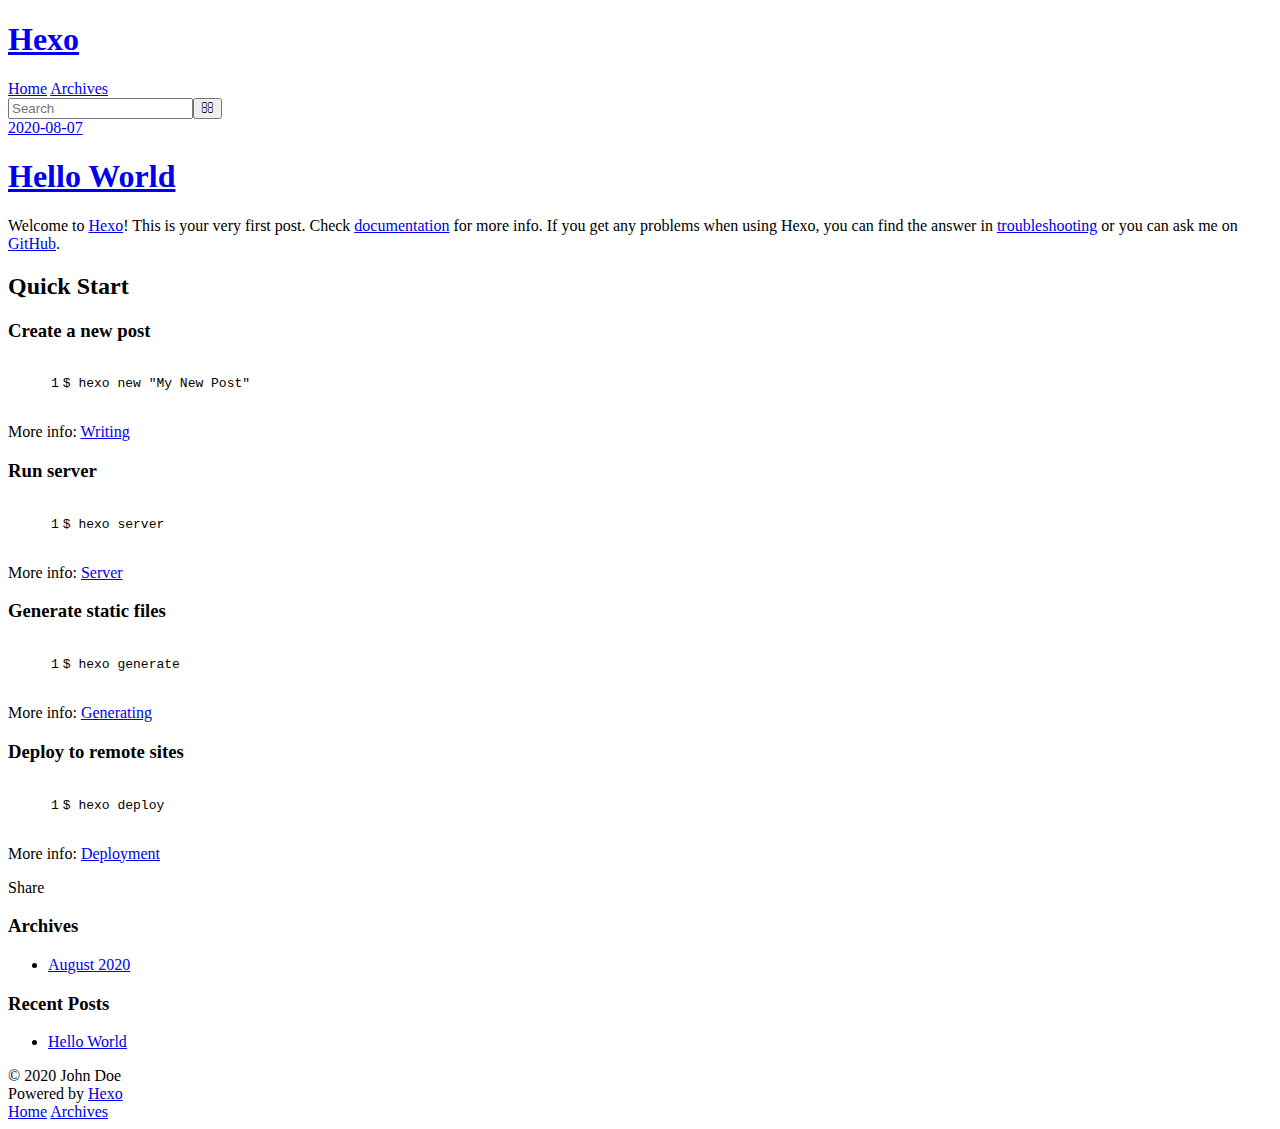
==== index.html @ 1f8a4624 "Site updated: 2020-08-10 19:41:55" ====
<!DOCTYPE html>
<html>
<head>
  <meta charset="utf-8">
  

  
  <title>Hexo</title>
  <meta name="viewport" content="width=device-width, initial-scale=1, maximum-scale=1">
  <meta property="og:type" content="website">
<meta property="og:title" content="Hexo">
<meta property="og:url" content="http://yoursite.com/index.html">
<meta property="og:site_name" content="Hexo">
<meta property="og:locale" content="en_US">
<meta property="article:author" content="John Doe">
<meta name="twitter:card" content="summary">
  
    <link rel="alternate" href="/atom.xml" title="Hexo" type="application/atom+xml">
  
  
    <link rel="icon" href="/favicon.png">
  
  
    <link href="//fonts.googleapis.com/css?family=Source+Code+Pro" rel="stylesheet" type="text/css">
  
  
<link rel="stylesheet" href="/css/style.css">

<meta name="generator" content="Hexo 5.0.0"></head>

<body>
  <div id="container">
    <div id="wrap">
      <header id="header">
  <div id="banner"></div>
  <div id="header-outer" class="outer">
    <div id="header-title" class="inner">
      <h1 id="logo-wrap">
        <a href="/" id="logo">Hexo</a>
      </h1>
      
    </div>
    <div id="header-inner" class="inner">
      <nav id="main-nav">
        <a id="main-nav-toggle" class="nav-icon"></a>
        
          <a class="main-nav-link" href="/">Home</a>
        
          <a class="main-nav-link" href="/archives">Archives</a>
        
      </nav>
      <nav id="sub-nav">
        
          <a id="nav-rss-link" class="nav-icon" href="/atom.xml" title="RSS Feed"></a>
        
        <a id="nav-search-btn" class="nav-icon" title="Search"></a>
      </nav>
      <div id="search-form-wrap">
        <form action="//google.com/search" method="get" accept-charset="UTF-8" class="search-form"><input type="search" name="q" class="search-form-input" placeholder="Search"><button type="submit" class="search-form-submit">&#xF002;</button><input type="hidden" name="sitesearch" value="http://yoursite.com"></form>
      </div>
    </div>
  </div>
</header>
      <div class="outer">
        <section id="main">
  
    <article id="post-hello-world" class="article article-type-post" itemscope itemprop="blogPost">
  <div class="article-meta">
    <a href="/2020/08/07/hello-world/" class="article-date">
  <time datetime="2020-08-07T03:38:56.688Z" itemprop="datePublished">2020-08-07</time>
</a>
    
  </div>
  <div class="article-inner">
    
    
      <header class="article-header">
        
  
    <h1 itemprop="name">
      <a class="article-title" href="/2020/08/07/hello-world/">Hello World</a>
    </h1>
  

      </header>
    
    <div class="article-entry" itemprop="articleBody">
      
        <p>Welcome to <a target="_blank" rel="noopener" href="https://hexo.io/">Hexo</a>! This is your very first post. Check <a target="_blank" rel="noopener" href="https://hexo.io/docs/">documentation</a> for more info. If you get any problems when using Hexo, you can find the answer in <a target="_blank" rel="noopener" href="https://hexo.io/docs/troubleshooting.html">troubleshooting</a> or you can ask me on <a target="_blank" rel="noopener" href="https://github.com/hexojs/hexo/issues">GitHub</a>.</p>
<h2 id="Quick-Start"><a href="#Quick-Start" class="headerlink" title="Quick Start"></a>Quick Start</h2><h3 id="Create-a-new-post"><a href="#Create-a-new-post" class="headerlink" title="Create a new post"></a>Create a new post</h3><figure class="highlight bash"><table><tr><td class="gutter"><pre><span class="line">1</span><br></pre></td><td class="code"><pre><span class="line">$ hexo new <span class="string">&quot;My New Post&quot;</span></span><br></pre></td></tr></table></figure>

<p>More info: <a target="_blank" rel="noopener" href="https://hexo.io/docs/writing.html">Writing</a></p>
<h3 id="Run-server"><a href="#Run-server" class="headerlink" title="Run server"></a>Run server</h3><figure class="highlight bash"><table><tr><td class="gutter"><pre><span class="line">1</span><br></pre></td><td class="code"><pre><span class="line">$ hexo server</span><br></pre></td></tr></table></figure>

<p>More info: <a target="_blank" rel="noopener" href="https://hexo.io/docs/server.html">Server</a></p>
<h3 id="Generate-static-files"><a href="#Generate-static-files" class="headerlink" title="Generate static files"></a>Generate static files</h3><figure class="highlight bash"><table><tr><td class="gutter"><pre><span class="line">1</span><br></pre></td><td class="code"><pre><span class="line">$ hexo generate</span><br></pre></td></tr></table></figure>

<p>More info: <a target="_blank" rel="noopener" href="https://hexo.io/docs/generating.html">Generating</a></p>
<h3 id="Deploy-to-remote-sites"><a href="#Deploy-to-remote-sites" class="headerlink" title="Deploy to remote sites"></a>Deploy to remote sites</h3><figure class="highlight bash"><table><tr><td class="gutter"><pre><span class="line">1</span><br></pre></td><td class="code"><pre><span class="line">$ hexo deploy</span><br></pre></td></tr></table></figure>

<p>More info: <a target="_blank" rel="noopener" href="https://hexo.io/docs/one-command-deployment.html">Deployment</a></p>

      
    </div>
    <footer class="article-footer">
      <a data-url="http://yoursite.com/2020/08/07/hello-world/" data-id="ckdog46lj0000gxucad2q43f3" class="article-share-link">Share</a>
      
      
    </footer>
  </div>
  
</article>


  


</section>
        
          <aside id="sidebar">
  
    

  
    

  
    
  
    
  <div class="widget-wrap">
    <h3 class="widget-title">Archives</h3>
    <div class="widget">
      <ul class="archive-list"><li class="archive-list-item"><a class="archive-list-link" href="/archives/2020/08/">August 2020</a></li></ul>
    </div>
  </div>


  
    
  <div class="widget-wrap">
    <h3 class="widget-title">Recent Posts</h3>
    <div class="widget">
      <ul>
        
          <li>
            <a href="/2020/08/07/hello-world/">Hello World</a>
          </li>
        
      </ul>
    </div>
  </div>

  
</aside>
        
      </div>
      <footer id="footer">
  
  <div class="outer">
    <div id="footer-info" class="inner">
      &copy; 2020 John Doe<br>
      Powered by <a href="http://hexo.io/" target="_blank">Hexo</a>
    </div>
  </div>
</footer>
    </div>
    <nav id="mobile-nav">
  
    <a href="/" class="mobile-nav-link">Home</a>
  
    <a href="/archives" class="mobile-nav-link">Archives</a>
  
</nav>
    

<script src="//ajax.googleapis.com/ajax/libs/jquery/2.0.3/jquery.min.js"></script>


  
<link rel="stylesheet" href="/fancybox/jquery.fancybox.css">

  
<script src="/fancybox/jquery.fancybox.pack.js"></script>




<script src="/js/script.js"></script>




  </div>
</body>
</html>
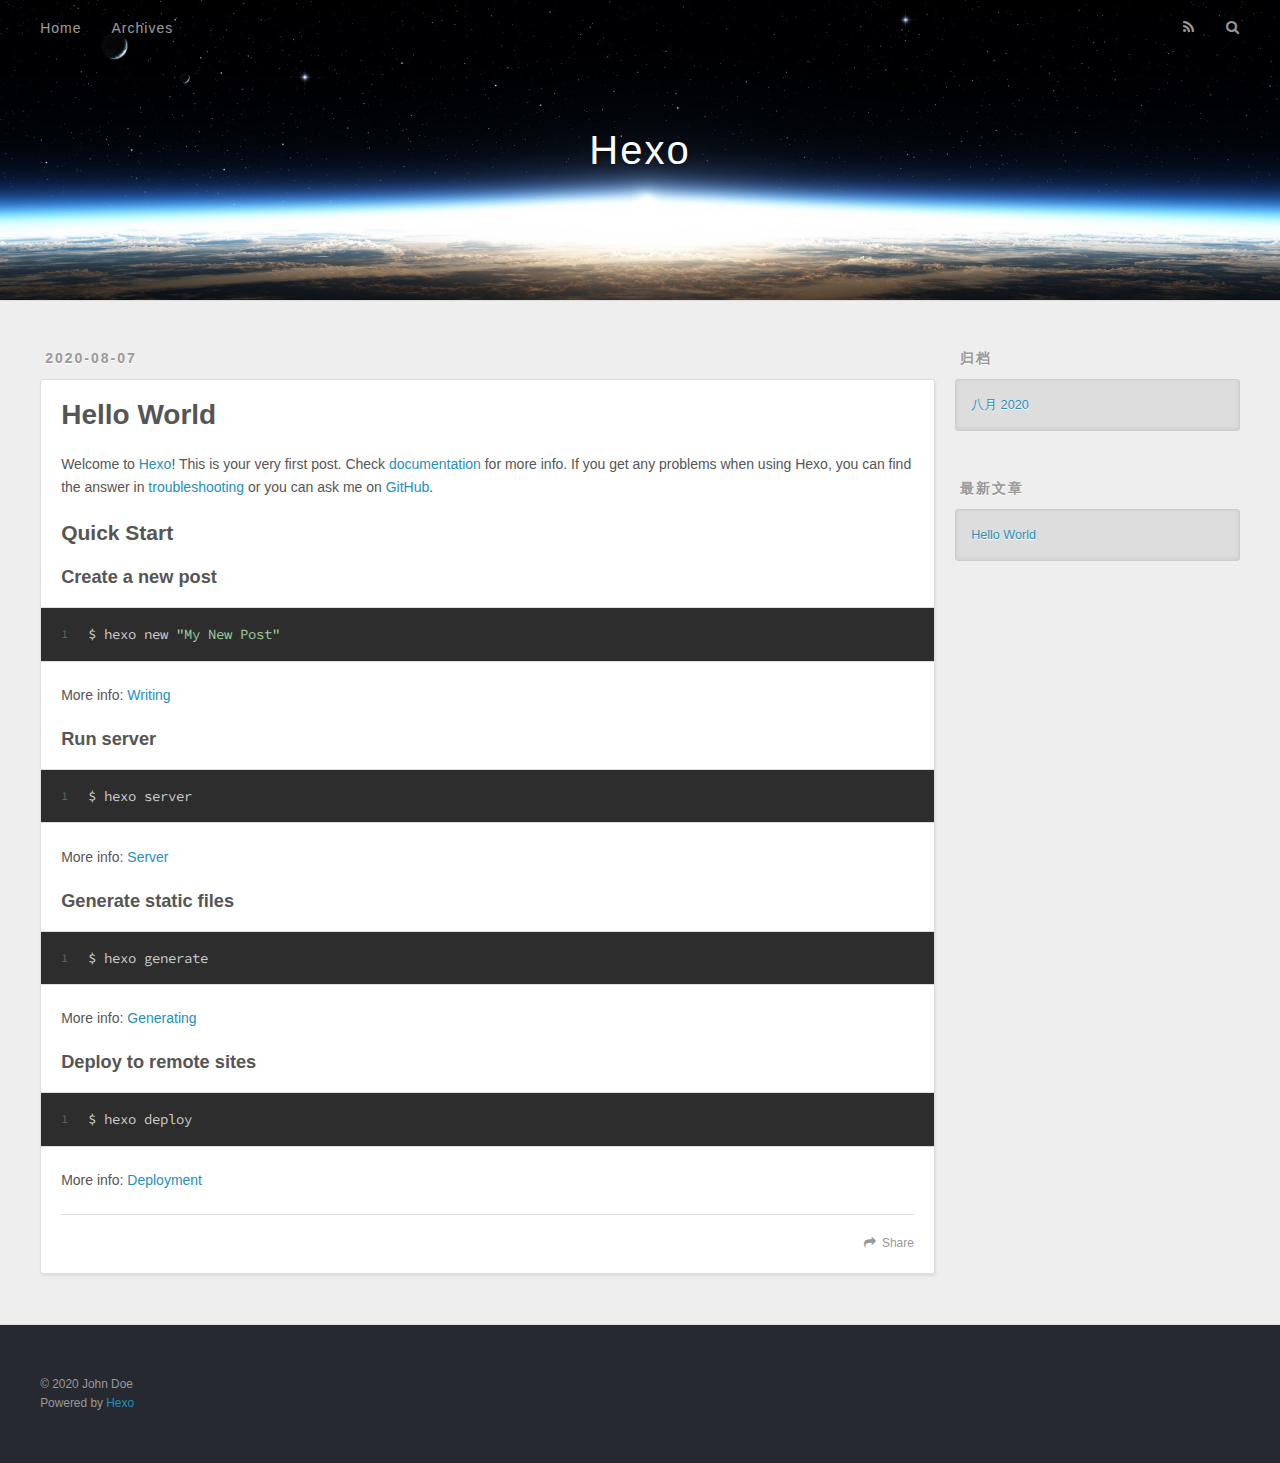
==== commit 028e38c3: "站点更新:2020-08-10 21:16:18" ====
--- a/index.html
+++ b/index.html
@@ -9,9 +9,9 @@
   <meta name="viewport" content="width=device-width, initial-scale=1, maximum-scale=1">
   <meta property="og:type" content="website">
 <meta property="og:title" content="Hexo">
-<meta property="og:url" content="http://yoursite.com/index.html">
+<meta property="og:url" content="http://daxiongai.github.io/index.html">
 <meta property="og:site_name" content="Hexo">
-<meta property="og:locale" content="en_US">
+<meta property="og:locale" content="zh_CN">
 <meta property="article:author" content="John Doe">
 <meta name="twitter:card" content="summary">
   
@@ -53,10 +53,10 @@
         
           <a id="nav-rss-link" class="nav-icon" href="/atom.xml" title="RSS Feed"></a>
         
-        <a id="nav-search-btn" class="nav-icon" title="Search"></a>
+        <a id="nav-search-btn" class="nav-icon" title="搜索"></a>
       </nav>
       <div id="search-form-wrap">
-        <form action="//google.com/search" method="get" accept-charset="UTF-8" class="search-form"><input type="search" name="q" class="search-form-input" placeholder="Search"><button type="submit" class="search-form-submit">&#xF002;</button><input type="hidden" name="sitesearch" value="http://yoursite.com"></form>
+        <form action="//google.com/search" method="get" accept-charset="UTF-8" class="search-form"><input type="search" name="q" class="search-form-input" placeholder="Search"><button type="submit" class="search-form-submit">&#xF002;</button><input type="hidden" name="sitesearch" value="http://daxiongai.github.io"></form>
       </div>
     </div>
   </div>
@@ -103,7 +103,7 @@
       
     </div>
     <footer class="article-footer">
-      <a data-url="http://yoursite.com/2020/08/07/hello-world/" data-id="ckdog46lj0000gxucad2q43f3" class="article-share-link">Share</a>
+      <a data-url="http://daxiongai.github.io/2020/08/07/hello-world/" data-id="ckdojhonk00013auccycw82tq" class="article-share-link">Share</a>
       
       
     </footer>
@@ -129,9 +129,9 @@
   
     
   <div class="widget-wrap">
-    <h3 class="widget-title">Archives</h3>
+    <h3 class="widget-title">归档</h3>
     <div class="widget">
-      <ul class="archive-list"><li class="archive-list-item"><a class="archive-list-link" href="/archives/2020/08/">August 2020</a></li></ul>
+      <ul class="archive-list"><li class="archive-list-item"><a class="archive-list-link" href="/archives/2020/08/">八月 2020</a></li></ul>
     </div>
   </div>
 
@@ -139,7 +139,7 @@
   
     
   <div class="widget-wrap">
-    <h3 class="widget-title">Recent Posts</h3>
+    <h3 class="widget-title">最新文章</h3>
     <div class="widget">
       <ul>
         
--- a/css/style.css
+++ b/css/style.css
@@ -0,0 +1,1374 @@
+body {
+  width: 100%;
+}
+body:before,
+body:after {
+  content: "";
+  display: table;
+}
+body:after {
+  clear: both;
+}
+html,
+body,
+div,
+span,
+applet,
+object,
+iframe,
+h1,
+h2,
+h3,
+h4,
+h5,
+h6,
+p,
+blockquote,
+pre,
+a,
+abbr,
+acronym,
+address,
+big,
+cite,
+code,
+del,
+dfn,
+em,
+img,
+ins,
+kbd,
+q,
+s,
+samp,
+small,
+strike,
+strong,
+sub,
+sup,
+tt,
+var,
+dl,
+dt,
+dd,
+ol,
+ul,
+li,
+fieldset,
+form,
+label,
+legend,
+table,
+caption,
+tbody,
+tfoot,
+thead,
+tr,
+th,
+td {
+  margin: 0;
+  padding: 0;
+  border: 0;
+  outline: 0;
+  font-weight: inherit;
+  font-style: inherit;
+  font-family: inherit;
+  font-size: 100%;
+  vertical-align: baseline;
+}
+body {
+  line-height: 1;
+  color: #000;
+  background: #fff;
+}
+ol,
+ul {
+  list-style: none;
+}
+table {
+  border-collapse: separate;
+  border-spacing: 0;
+  vertical-align: middle;
+}
+caption,
+th,
+td {
+  text-align: left;
+  font-weight: normal;
+  vertical-align: middle;
+}
+a img {
+  border: none;
+}
+input,
+button {
+  margin: 0;
+  padding: 0;
+}
+input::-moz-focus-inner,
+button::-moz-focus-inner {
+  border: 0;
+  padding: 0;
+}
+@font-face {
+  font-family: FontAwesome;
+  font-style: normal;
+  font-weight: normal;
+  src: url("fonts/fontawesome-webfont.eot?v=#4.0.3");
+  src: url("fonts/fontawesome-webfont.eot?#iefix&v=#4.0.3") format("embedded-opentype"), url("fonts/fontawesome-webfont.woff?v=#4.0.3") format("woff"), url("fonts/fontawesome-webfont.ttf?v=#4.0.3") format("truetype"), url("fonts/fontawesome-webfont.svg#fontawesomeregular?v=#4.0.3") format("svg");
+}
+html,
+body,
+#container {
+  height: 100%;
+}
+body {
+  background: #eee;
+  font: 14px -apple-system, BlinkMacSystemFont, "Segoe UI", "Roboto", "Oxygen", "Ubuntu", "Cantarell", "Fira Sans", "Droid Sans", "Helvetica Neue", sans-serif;
+  -webkit-text-size-adjust: 100%;
+}
+.outer {
+  max-width: 1220px;
+  margin: 0 auto;
+  padding: 0 20px;
+}
+.outer:before,
+.outer:after {
+  content: "";
+  display: table;
+}
+.outer:after {
+  clear: both;
+}
+.inner {
+  display: inline;
+  float: left;
+  width: 98.33333333333333%;
+  margin: 0 0.833333333333333%;
+}
+.left,
+.alignleft {
+  float: left;
+}
+.right,
+.alignright {
+  float: right;
+}
+.clear {
+  clear: both;
+}
+#container {
+  position: relative;
+}
+.mobile-nav-on {
+  overflow: hidden;
+}
+#wrap {
+  height: 100%;
+  width: 100%;
+  position: absolute;
+  top: 0;
+  left: 0;
+  -webkit-transition: 0.2s ease-out;
+  -moz-transition: 0.2s ease-out;
+  -ms-transition: 0.2s ease-out;
+  transition: 0.2s ease-out;
+  z-index: 1;
+  background: #eee;
+}
+.mobile-nav-on #wrap {
+  left: 280px;
+}
+@media screen and (min-width: 768px) {
+  #main {
+    display: inline;
+    float: left;
+    width: 73.33333333333333%;
+    margin: 0 0.833333333333333%;
+  }
+}
+.article-date,
+.article-category-link,
+.archive-year,
+.widget-title {
+  text-decoration: none;
+  text-transform: uppercase;
+  letter-spacing: 2px;
+  color: #999;
+  margin-bottom: 1em;
+  margin-left: 5px;
+  line-height: 1em;
+  text-shadow: 0 1px #fff;
+  font-weight: bold;
+}
+.article-inner,
+.archive-article-inner {
+  background: #fff;
+  -webkit-box-shadow: 1px 2px 3px #ddd;
+  box-shadow: 1px 2px 3px #ddd;
+  border: 1px solid #ddd;
+  border-radius: 3px;
+}
+.article-entry h1,
+.widget h1 {
+  font-size: 2em;
+}
+.article-entry h2,
+.widget h2 {
+  font-size: 1.5em;
+}
+.article-entry h3,
+.widget h3 {
+  font-size: 1.3em;
+}
+.article-entry h4,
+.widget h4 {
+  font-size: 1.2em;
+}
+.article-entry h5,
+.widget h5 {
+  font-size: 1em;
+}
+.article-entry h6,
+.widget h6 {
+  font-size: 1em;
+  color: #999;
+}
+.article-entry hr,
+.widget hr {
+  border: 1px dashed #ddd;
+}
+.article-entry strong,
+.widget strong {
+  font-weight: bold;
+}
+.article-entry em,
+.widget em,
+.article-entry cite,
+.widget cite {
+  font-style: italic;
+}
+.article-entry sup,
+.widget sup,
+.article-entry sub,
+.widget sub {
+  font-size: 0.75em;
+  line-height: 0;
+  position: relative;
+  vertical-align: baseline;
+}
+.article-entry sup,
+.widget sup {
+  top: -0.5em;
+}
+.article-entry sub,
+.widget sub {
+  bottom: -0.2em;
+}
+.article-entry small,
+.widget small {
+  font-size: 0.85em;
+}
+.article-entry acronym,
+.widget acronym,
+.article-entry abbr,
+.widget abbr {
+  border-bottom: 1px dotted;
+}
+.article-entry ul,
+.widget ul,
+.article-entry ol,
+.widget ol,
+.article-entry dl,
+.widget dl {
+  margin: 0 20px;
+  line-height: 1.6em;
+}
+.article-entry ul ul,
+.widget ul ul,
+.article-entry ol ul,
+.widget ol ul,
+.article-entry ul ol,
+.widget ul ol,
+.article-entry ol ol,
+.widget ol ol {
+  margin-top: 0;
+  margin-bottom: 0;
+}
+.article-entry ul,
+.widget ul {
+  list-style: disc;
+}
+.article-entry ol,
+.widget ol {
+  list-style: decimal;
+}
+.article-entry dt,
+.widget dt {
+  font-weight: bold;
+}
+#header {
+  height: 300px;
+  position: relative;
+  border-bottom: 1px solid #ddd;
+}
+#header:before,
+#header:after {
+  content: "";
+  position: absolute;
+  left: 0;
+  right: 0;
+  height: 40px;
+}
+#header:before {
+  top: 0;
+  background: -webkit-linear-gradient(rgba(0,0,0,0.2), transparent);
+  background: -moz-linear-gradient(rgba(0,0,0,0.2), transparent);
+  background: -ms-linear-gradient(rgba(0,0,0,0.2), transparent);
+  background: linear-gradient(rgba(0,0,0,0.2), transparent);
+}
+#header:after {
+  bottom: 0;
+  background: -webkit-linear-gradient(transparent, rgba(0,0,0,0.2));
+  background: -moz-linear-gradient(transparent, rgba(0,0,0,0.2));
+  background: -ms-linear-gradient(transparent, rgba(0,0,0,0.2));
+  background: linear-gradient(transparent, rgba(0,0,0,0.2));
+}
+#header-outer {
+  height: 100%;
+  position: relative;
+}
+#header-inner {
+  position: relative;
+  overflow: hidden;
+}
+#banner {
+  position: absolute;
+  top: 0;
+  left: 0;
+  width: 100%;
+  height: 100%;
+  background: url("images/banner.jpg") center #000;
+  -webkit-background-size: cover;
+  -moz-background-size: cover;
+  background-size: cover;
+  z-index: -1;
+}
+#header-title {
+  text-align: center;
+  height: 40px;
+  position: absolute;
+  top: 50%;
+  left: 0;
+  margin-top: -20px;
+}
+#logo,
+#subtitle {
+  text-decoration: none;
+  color: #fff;
+  font-weight: 300;
+  text-shadow: 0 1px 4px rgba(0,0,0,0.3);
+}
+#logo {
+  font-size: 40px;
+  line-height: 40px;
+  letter-spacing: 2px;
+}
+#subtitle {
+  font-size: 16px;
+  line-height: 16px;
+  letter-spacing: 1px;
+}
+#subtitle-wrap {
+  margin-top: 16px;
+}
+#main-nav {
+  float: left;
+  margin-left: -15px;
+}
+.nav-icon,
+.main-nav-link {
+  float: left;
+  color: #fff;
+  opacity: 0.6;
+  text-decoration: none;
+  text-shadow: 0 1px rgba(0,0,0,0.2);
+  -webkit-transition: opacity 0.2s;
+  -moz-transition: opacity 0.2s;
+  -ms-transition: opacity 0.2s;
+  transition: opacity 0.2s;
+  display: block;
+  padding: 20px 15px;
+}
+.nav-icon:hover,
+.main-nav-link:hover {
+  opacity: 1;
+}
+.nav-icon {
+  font-family: FontAwesome;
+  text-align: center;
+  font-size: 14px;
+  width: 14px;
+  height: 14px;
+  padding: 20px 15px;
+  position: relative;
+  cursor: pointer;
+}
+.main-nav-link {
+  font-weight: 300;
+  letter-spacing: 1px;
+}
+@media screen and (max-width: 479px) {
+  .main-nav-link {
+    display: none;
+  }
+}
+#main-nav-toggle {
+  display: none;
+}
+#main-nav-toggle:before {
+  content: "\f0c9";
+}
+@media screen and (max-width: 479px) {
+  #main-nav-toggle {
+    display: block;
+  }
+}
+#sub-nav {
+  float: right;
+  margin-right: -15px;
+}
+#nav-rss-link:before {
+  content: "\f09e";
+}
+#nav-search-btn:before {
+  content: "\f002";
+}
+#search-form-wrap {
+  position: absolute;
+  top: 15px;
+  width: 150px;
+  height: 30px;
+  right: -150px;
+  opacity: 0;
+  -webkit-transition: 0.2s ease-out;
+  -moz-transition: 0.2s ease-out;
+  -ms-transition: 0.2s ease-out;
+  transition: 0.2s ease-out;
+}
+#search-form-wrap.on {
+  opacity: 1;
+  right: 0;
+}
+@media screen and (max-width: 479px) {
+  #search-form-wrap {
+    width: 100%;
+    right: -100%;
+  }
+}
+.search-form {
+  position: absolute;
+  top: 0;
+  left: 0;
+  right: 0;
+  background: #fff;
+  padding: 5px 15px;
+  border-radius: 15px;
+  -webkit-box-shadow: 0 0 10px rgba(0,0,0,0.3);
+  box-shadow: 0 0 10px rgba(0,0,0,0.3);
+}
+.search-form-input {
+  border: none;
+  background: none;
+  color: #555;
+  width: 100%;
+  font: 13px -apple-system, BlinkMacSystemFont, "Segoe UI", "Roboto", "Oxygen", "Ubuntu", "Cantarell", "Fira Sans", "Droid Sans", "Helvetica Neue", sans-serif;
+  outline: none;
+}
+.search-form-input::-webkit-search-results-decoration,
+.search-form-input::-webkit-search-cancel-button {
+  -webkit-appearance: none;
+}
+.search-form-submit {
+  position: absolute;
+  top: 50%;
+  right: 10px;
+  margin-top: -7px;
+  font: 13px FontAwesome;
+  border: none;
+  background: none;
+  color: #bbb;
+  cursor: pointer;
+}
+.search-form-submit:hover,
+.search-form-submit:focus {
+  color: #777;
+}
+.article {
+  margin: 50px 0;
+}
+.article-inner {
+  overflow: hidden;
+}
+.article-meta:before,
+.article-meta:after {
+  content: "";
+  display: table;
+}
+.article-meta:after {
+  clear: both;
+}
+.article-date {
+  float: left;
+}
+.article-category {
+  float: left;
+  line-height: 1em;
+  color: #ccc;
+  text-shadow: 0 1px #fff;
+  margin-left: 8px;
+}
+.article-category:before {
+  content: "\2022";
+}
+.article-category-link {
+  margin: 0 12px 1em;
+}
+.article-header {
+  padding: 20px 20px 0;
+}
+.article-title {
+  text-decoration: none;
+  font-size: 2em;
+  font-weight: bold;
+  color: #555;
+  line-height: 1.1em;
+  -webkit-transition: color 0.2s;
+  -moz-transition: color 0.2s;
+  -ms-transition: color 0.2s;
+  transition: color 0.2s;
+}
+a.article-title:hover {
+  color: #258fb8;
+}
+.article-entry {
+  color: #555;
+  padding: 0 20px;
+}
+.article-entry:before,
+.article-entry:after {
+  content: "";
+  display: table;
+}
+.article-entry:after {
+  clear: both;
+}
+.article-entry p,
+.article-entry table {
+  line-height: 1.6em;
+  margin: 1.6em 0;
+}
+.article-entry h1,
+.article-entry h2,
+.article-entry h3,
+.article-entry h4,
+.article-entry h5,
+.article-entry h6 {
+  font-weight: bold;
+}
+.article-entry h1,
+.article-entry h2,
+.article-entry h3,
+.article-entry h4,
+.article-entry h5,
+.article-entry h6 {
+  line-height: 1.1em;
+  margin: 1.1em 0;
+}
+.article-entry a {
+  color: #258fb8;
+  text-decoration: none;
+}
+.article-entry a:hover {
+  text-decoration: underline;
+}
+.article-entry ul,
+.article-entry ol,
+.article-entry dl {
+  margin-top: 1.6em;
+  margin-bottom: 1.6em;
+}
+.article-entry img,
+.article-entry video {
+  max-width: 100%;
+  height: auto;
+  display: block;
+  margin: auto;
+}
+.article-entry iframe {
+  border: none;
+}
+.article-entry table {
+  width: 100%;
+  border-collapse: collapse;
+  border-spacing: 0;
+}
+.article-entry th {
+  font-weight: bold;
+  border-bottom: 3px solid #ddd;
+  padding-bottom: 0.5em;
+}
+.article-entry td {
+  border-bottom: 1px solid #ddd;
+  padding: 10px 0;
+}
+.article-entry blockquote {
+  font-family: Georgia, "Times New Roman", serif;
+  font-size: 1.4em;
+  margin: 1.6em 20px;
+  text-align: center;
+}
+.article-entry blockquote footer {
+  font-size: 14px;
+  margin: 1.6em 0;
+  font-family: -apple-system, BlinkMacSystemFont, "Segoe UI", "Roboto", "Oxygen", "Ubuntu", "Cantarell", "Fira Sans", "Droid Sans", "Helvetica Neue", sans-serif;
+}
+.article-entry blockquote footer cite:before {
+  content: "—";
+  padding: 0 0.5em;
+}
+.article-entry .pullquote {
+  text-align: left;
+  width: 45%;
+  margin: 0;
+}
+.article-entry .pullquote.left {
+  margin-left: 0.5em;
+  margin-right: 1em;
+}
+.article-entry .pullquote.right {
+  margin-right: 0.5em;
+  margin-left: 1em;
+}
+.article-entry .caption {
+  color: #999;
+  display: block;
+  font-size: 0.9em;
+  margin-top: 0.5em;
+  position: relative;
+  text-align: center;
+}
+.article-entry .video-container {
+  position: relative;
+  padding-top: 56.25%;
+  height: 0;
+  overflow: hidden;
+}
+.article-entry .video-container iframe,
+.article-entry .video-container object,
+.article-entry .video-container embed {
+  position: absolute;
+  top: 0;
+  left: 0;
+  width: 100%;
+  height: 100%;
+  margin-top: 0;
+}
+.article-more-link a {
+  display: inline-block;
+  line-height: 1em;
+  padding: 6px 15px;
+  border-radius: 15px;
+  background: #eee;
+  color: #999;
+  text-shadow: 0 1px #fff;
+  text-decoration: none;
+}
+.article-more-link a:hover {
+  background: #258fb8;
+  color: #fff;
+  text-decoration: none;
+  text-shadow: 0 1px #1e7293;
+}
+.article-footer {
+  font-size: 0.85em;
+  line-height: 1.6em;
+  border-top: 1px solid #ddd;
+  padding-top: 1.6em;
+  margin: 0 20px 20px;
+}
+.article-footer:before,
+.article-footer:after {
+  content: "";
+  display: table;
+}
+.article-footer:after {
+  clear: both;
+}
+.article-footer a {
+  color: #999;
+  text-decoration: none;
+}
+.article-footer a:hover {
+  color: #555;
+}
+.article-tag-list-item {
+  float: left;
+  margin-right: 10px;
+}
+.article-tag-list-link:before {
+  content: "#";
+}
+.article-comment-link {
+  float: right;
+}
+.article-comment-link:before {
+  content: "\f075";
+  font-family: FontAwesome;
+  padding-right: 8px;
+}
+.article-share-link {
+  cursor: pointer;
+  float: right;
+  margin-left: 20px;
+}
+.article-share-link:before {
+  content: "\f064";
+  font-family: FontAwesome;
+  padding-right: 6px;
+}
+#article-nav {
+  position: relative;
+}
+#article-nav:before,
+#article-nav:after {
+  content: "";
+  display: table;
+}
+#article-nav:after {
+  clear: both;
+}
+@media screen and (min-width: 768px) {
+  #article-nav {
+    margin: 50px 0;
+  }
+  #article-nav:before {
+    width: 8px;
+    height: 8px;
+    position: absolute;
+    top: 50%;
+    left: 50%;
+    margin-top: -4px;
+    margin-left: -4px;
+    content: "";
+    border-radius: 50%;
+    background: #ddd;
+    -webkit-box-shadow: 0 1px 2px #fff;
+    box-shadow: 0 1px 2px #fff;
+  }
+}
+.article-nav-link-wrap {
+  text-decoration: none;
+  text-shadow: 0 1px #fff;
+  color: #999;
+  -webkit-box-sizing: border-box;
+  -moz-box-sizing: border-box;
+  box-sizing: border-box;
+  margin-top: 50px;
+  text-align: center;
+  display: block;
+}
+.article-nav-link-wrap:hover {
+  color: #555;
+}
+@media screen and (min-width: 768px) {
+  .article-nav-link-wrap {
+    width: 50%;
+    margin-top: 0;
+  }
+}
+@media screen and (min-width: 768px) {
+  #article-nav-newer {
+    float: left;
+    text-align: right;
+    padding-right: 20px;
+  }
+}
+@media screen and (min-width: 768px) {
+  #article-nav-older {
+    float: right;
+    text-align: left;
+    padding-left: 20px;
+  }
+}
+.article-nav-caption {
+  text-transform: uppercase;
+  letter-spacing: 2px;
+  color: #ddd;
+  line-height: 1em;
+  font-weight: bold;
+}
+#article-nav-newer .article-nav-caption {
+  margin-right: -2px;
+}
+.article-nav-title {
+  font-size: 0.85em;
+  line-height: 1.6em;
+  margin-top: 0.5em;
+}
+.article-share-box {
+  position: absolute;
+  display: none;
+  background: #fff;
+  -webkit-box-shadow: 1px 2px 10px rgba(0,0,0,0.2);
+  box-shadow: 1px 2px 10px rgba(0,0,0,0.2);
+  border-radius: 3px;
+  margin-left: -145px;
+  overflow: hidden;
+  z-index: 1;
+}
+.article-share-box.on {
+  display: block;
+}
+.article-share-input {
+  width: 100%;
+  background: none;
+  -webkit-box-sizing: border-box;
+  -moz-box-sizing: border-box;
+  box-sizing: border-box;
+  font: 14px -apple-system, BlinkMacSystemFont, "Segoe UI", "Roboto", "Oxygen", "Ubuntu", "Cantarell", "Fira Sans", "Droid Sans", "Helvetica Neue", sans-serif;
+  padding: 0 15px;
+  color: #555;
+  outline: none;
+  border: 1px solid #ddd;
+  border-radius: 3px 3px 0 0;
+  height: 36px;
+  line-height: 36px;
+}
+.article-share-links {
+  background: #eee;
+}
+.article-share-links:before,
+.article-share-links:after {
+  content: "";
+  display: table;
+}
+.article-share-links:after {
+  clear: both;
+}
+.article-share-twitter,
+.article-share-facebook,
+.article-share-pinterest,
+.article-share-google {
+  width: 50px;
+  height: 36px;
+  display: block;
+  float: left;
+  position: relative;
+  color: #999;
+  text-shadow: 0 1px #fff;
+}
+.article-share-twitter:before,
+.article-share-facebook:before,
+.article-share-pinterest:before,
+.article-share-google:before {
+  font-size: 20px;
+  font-family: FontAwesome;
+  width: 20px;
+  height: 20px;
+  position: absolute;
+  top: 50%;
+  left: 50%;
+  margin-top: -10px;
+  margin-left: -10px;
+  text-align: center;
+}
+.article-share-twitter:hover,
+.article-share-facebook:hover,
+.article-share-pinterest:hover,
+.article-share-google:hover {
+  color: #fff;
+}
+.article-share-twitter:before {
+  content: "\f099";
+}
+.article-share-twitter:hover {
+  background: #00aced;
+  text-shadow: 0 1px #008abe;
+}
+.article-share-facebook:before {
+  content: "\f09a";
+}
+.article-share-facebook:hover {
+  background: #3b5998;
+  text-shadow: 0 1px #2f477a;
+}
+.article-share-pinterest:before {
+  content: "\f0d2";
+}
+.article-share-pinterest:hover {
+  background: #cb2027;
+  text-shadow: 0 1px #a21a1f;
+}
+.article-share-google:before {
+  content: "\f0d5";
+}
+.article-share-google:hover {
+  background: #dd4b39;
+  text-shadow: 0 1px #be3221;
+}
+.article-gallery {
+  background: #000;
+  position: relative;
+}
+.article-gallery-photos {
+  position: relative;
+  overflow: hidden;
+}
+.article-gallery-img {
+  display: none;
+  max-width: 100%;
+}
+.article-gallery-img:first-child {
+  display: block;
+}
+.article-gallery-img.loaded {
+  position: absolute;
+  display: block;
+}
+.article-gallery-img img {
+  display: block;
+  max-width: 100%;
+  margin: 0 auto;
+}
+#comments {
+  background: #fff;
+  -webkit-box-shadow: 1px 2px 3px #ddd;
+  box-shadow: 1px 2px 3px #ddd;
+  padding: 20px;
+  border: 1px solid #ddd;
+  border-radius: 3px;
+  margin: 50px 0;
+}
+#comments a {
+  color: #258fb8;
+}
+.archives-wrap {
+  margin: 50px 0;
+}
+.archives:before,
+.archives:after {
+  content: "";
+  display: table;
+}
+.archives:after {
+  clear: both;
+}
+.archive-year-wrap {
+  margin-bottom: 1em;
+}
+.archives {
+  -webkit-column-gap: 10px;
+  -moz-column-gap: 10px;
+  column-gap: 10px;
+}
+@media screen and (min-width: 480px) and (max-width: 767px) {
+  .archives {
+    -webkit-column-count: 2;
+    -moz-column-count: 2;
+    column-count: 2;
+  }
+}
+@media screen and (min-width: 768px) {
+  .archives {
+    -webkit-column-count: 3;
+    -moz-column-count: 3;
+    column-count: 3;
+  }
+}
+.archive-article {
+  -webkit-column-break-inside: avoid;
+  page-break-inside: avoid;
+  overflow: hidden;
+  break-inside: avoid-column;
+}
+.archive-article-inner {
+  padding: 10px;
+  margin-bottom: 15px;
+}
+.archive-article-title {
+  text-decoration: none;
+  font-weight: bold;
+  color: #555;
+  -webkit-transition: color 0.2s;
+  -moz-transition: color 0.2s;
+  -ms-transition: color 0.2s;
+  transition: color 0.2s;
+  line-height: 1.6em;
+}
+.archive-article-title:hover {
+  color: #258fb8;
+}
+.archive-article-footer {
+  margin-top: 1em;
+}
+.archive-article-date {
+  color: #999;
+  text-decoration: none;
+  font-size: 0.85em;
+  line-height: 1em;
+  margin-bottom: 0.5em;
+  display: block;
+}
+#page-nav {
+  margin: 50px auto;
+  background: #fff;
+  -webkit-box-shadow: 1px 2px 3px #ddd;
+  box-shadow: 1px 2px 3px #ddd;
+  border: 1px solid #ddd;
+  border-radius: 3px;
+  text-align: center;
+  color: #999;
+  overflow: hidden;
+}
+#page-nav:before,
+#page-nav:after {
+  content: "";
+  display: table;
+}
+#page-nav:after {
+  clear: both;
+}
+#page-nav a,
+#page-nav span {
+  padding: 10px 20px;
+  line-height: 1;
+  height: 2ex;
+}
+#page-nav a {
+  color: #999;
+  text-decoration: none;
+}
+#page-nav a:hover {
+  background: #999;
+  color: #fff;
+}
+#page-nav .prev {
+  float: left;
+}
+#page-nav .next {
+  float: right;
+}
+#page-nav .page-number {
+  display: inline-block;
+}
+@media screen and (max-width: 479px) {
+  #page-nav .page-number {
+    display: none;
+  }
+}
+#page-nav .current {
+  color: #555;
+  font-weight: bold;
+}
+#page-nav .space {
+  color: #ddd;
+}
+#footer {
+  background: #262a30;
+  padding: 50px 0;
+  border-top: 1px solid #ddd;
+  color: #999;
+}
+#footer a {
+  color: #258fb8;
+  text-decoration: none;
+}
+#footer a:hover {
+  text-decoration: underline;
+}
+#footer-info {
+  line-height: 1.6em;
+  font-size: 0.85em;
+}
+.article-entry pre,
+.article-entry .highlight {
+  background: #2d2d2d;
+  margin: 0 -20px;
+  padding: 15px 20px;
+  border-style: solid;
+  border-color: #ddd;
+  border-width: 1px 0;
+  overflow: auto;
+  color: #ccc;
+  line-height: 22.400000000000002px;
+}
+.article-entry .highlight .gutter pre,
+.article-entry .gist .gist-file .gist-data .line-numbers {
+  color: #666;
+  font-size: 0.85em;
+}
+.article-entry pre,
+.article-entry code {
+  font-family: "Source Code Pro", Consolas, Monaco, Menlo, Consolas, monospace;
+}
+.article-entry code {
+  background: #eee;
+  text-shadow: 0 1px #fff;
+  padding: 0 0.3em;
+}
+.article-entry pre code {
+  background: none;
+  text-shadow: none;
+  padding: 0;
+}
+.article-entry .highlight pre {
+  border: none;
+  margin: 0;
+  padding: 0;
+}
+.article-entry .highlight table {
+  margin: 0;
+  width: auto;
+}
+.article-entry .highlight td {
+  border: none;
+  padding: 0;
+}
+.article-entry .highlight figcaption {
+  font-size: 0.85em;
+  color: #999;
+  line-height: 1em;
+  margin-bottom: 1em;
+}
+.article-entry .highlight figcaption:before,
+.article-entry .highlight figcaption:after {
+  content: "";
+  display: table;
+}
+.article-entry .highlight figcaption:after {
+  clear: both;
+}
+.article-entry .highlight figcaption a {
+  float: right;
+}
+.article-entry .highlight .gutter pre {
+  text-align: right;
+  padding-right: 20px;
+}
+.article-entry .highlight .line {
+  height: 22.400000000000002px;
+}
+.article-entry .highlight .line.marked {
+  background: #515151;
+}
+.article-entry .gist {
+  margin: 0 -20px;
+  border-style: solid;
+  border-color: #ddd;
+  border-width: 1px 0;
+  background: #2d2d2d;
+  padding: 15px 20px 15px 0;
+}
+.article-entry .gist .gist-file {
+  border: none;
+  font-family: "Source Code Pro", Consolas, Monaco, Menlo, Consolas, monospace;
+  margin: 0;
+}
+.article-entry .gist .gist-file .gist-data {
+  background: none;
+  border: none;
+}
+.article-entry .gist .gist-file .gist-data .line-numbers {
+  background: none;
+  border: none;
+  padding: 0 20px 0 0;
+}
+.article-entry .gist .gist-file .gist-data .line-data {
+  padding: 0 !important;
+}
+.article-entry .gist .gist-file .highlight {
+  margin: 0;
+  padding: 0;
+  border: none;
+}
+.article-entry .gist .gist-file .gist-meta {
+  background: #2d2d2d;
+  color: #999;
+  font: 0.85em -apple-system, BlinkMacSystemFont, "Segoe UI", "Roboto", "Oxygen", "Ubuntu", "Cantarell", "Fira Sans", "Droid Sans", "Helvetica Neue", sans-serif;
+  text-shadow: 0 0;
+  padding: 0;
+  margin-top: 1em;
+  margin-left: 20px;
+}
+.article-entry .gist .gist-file .gist-meta a {
+  color: #258fb8;
+  font-weight: normal;
+}
+.article-entry .gist .gist-file .gist-meta a:hover {
+  text-decoration: underline;
+}
+pre .comment,
+pre .title {
+  color: #999;
+}
+pre .variable,
+pre .attribute,
+pre .tag,
+pre .regexp,
+pre .ruby .constant,
+pre .xml .tag .title,
+pre .xml .pi,
+pre .xml .doctype,
+pre .html .doctype,
+pre .css .id,
+pre .css .class,
+pre .css .pseudo {
+  color: #f2777a;
+}
+pre .number,
+pre .preprocessor,
+pre .built_in,
+pre .literal,
+pre .params,
+pre .constant {
+  color: #f99157;
+}
+pre .class,
+pre .ruby .class .title,
+pre .css .rules .attribute {
+  color: #9c9;
+}
+pre .string,
+pre .value,
+pre .inheritance,
+pre .header,
+pre .ruby .symbol,
+pre .xml .cdata {
+  color: #9c9;
+}
+pre .css .hexcolor {
+  color: #6cc;
+}
+pre .function,
+pre .python .decorator,
+pre .python .title,
+pre .ruby .function .title,
+pre .ruby .title .keyword,
+pre .perl .sub,
+pre .javascript .title,
+pre .coffeescript .title {
+  color: #69c;
+}
+pre .keyword,
+pre .javascript .function {
+  color: #c9c;
+}
+@media screen and (max-width: 479px) {
+  #mobile-nav {
+    position: absolute;
+    top: 0;
+    left: 0;
+    width: 280px;
+    height: 100%;
+    background: #191919;
+    border-right: 1px solid #fff;
+  }
+}
+@media screen and (max-width: 479px) {
+  .mobile-nav-link {
+    display: block;
+    color: #999;
+    text-decoration: none;
+    padding: 15px 20px;
+    font-weight: bold;
+  }
+  .mobile-nav-link:hover {
+    color: #fff;
+  }
+}
+@media screen and (min-width: 768px) {
+  #sidebar {
+    display: inline;
+    float: left;
+    width: 23.333333333333332%;
+    margin: 0 0.833333333333333%;
+  }
+}
+.widget-wrap {
+  margin: 50px 0;
+}
+.widget {
+  color: #777;
+  text-shadow: 0 1px #fff;
+  background: #ddd;
+  -webkit-box-shadow: 0 -1px 4px #ccc inset;
+  box-shadow: 0 -1px 4px #ccc inset;
+  border: 1px solid #ccc;
+  padding: 15px;
+  border-radius: 3px;
+}
+.widget a {
+  color: #258fb8;
+  text-decoration: none;
+}
+.widget a:hover {
+  text-decoration: underline;
+}
+.widget ul ul,
+.widget ol ul,
+.widget dl ul,
+.widget ul ol,
+.widget ol ol,
+.widget dl ol,
+.widget ul dl,
+.widget ol dl,
+.widget dl dl {
+  margin-left: 15px;
+  list-style: disc;
+}
+.widget {
+  line-height: 1.6em;
+  word-wrap: break-word;
+  font-size: 0.9em;
+}
+.widget ul,
+.widget ol {
+  list-style: none;
+  margin: 0;
+}
+.widget ul ul,
+.widget ol ul,
+.widget ul ol,
+.widget ol ol {
+  margin: 0 20px;
+}
+.widget ul ul,
+.widget ol ul {
+  list-style: disc;
+}
+.widget ul ol,
+.widget ol ol {
+  list-style: decimal;
+}
+.category-list-count,
+.tag-list-count,
+.archive-list-count {
+  padding-left: 5px;
+  color: #999;
+  font-size: 0.85em;
+}
+.category-list-count:before,
+.tag-list-count:before,
+.archive-list-count:before {
+  content: "(";
+}
+.category-list-count:after,
+.tag-list-count:after,
+.archive-list-count:after {
+  content: ")";
+}
+.tagcloud a {
+  margin-right: 5px;
+  display: inline-block;
+}
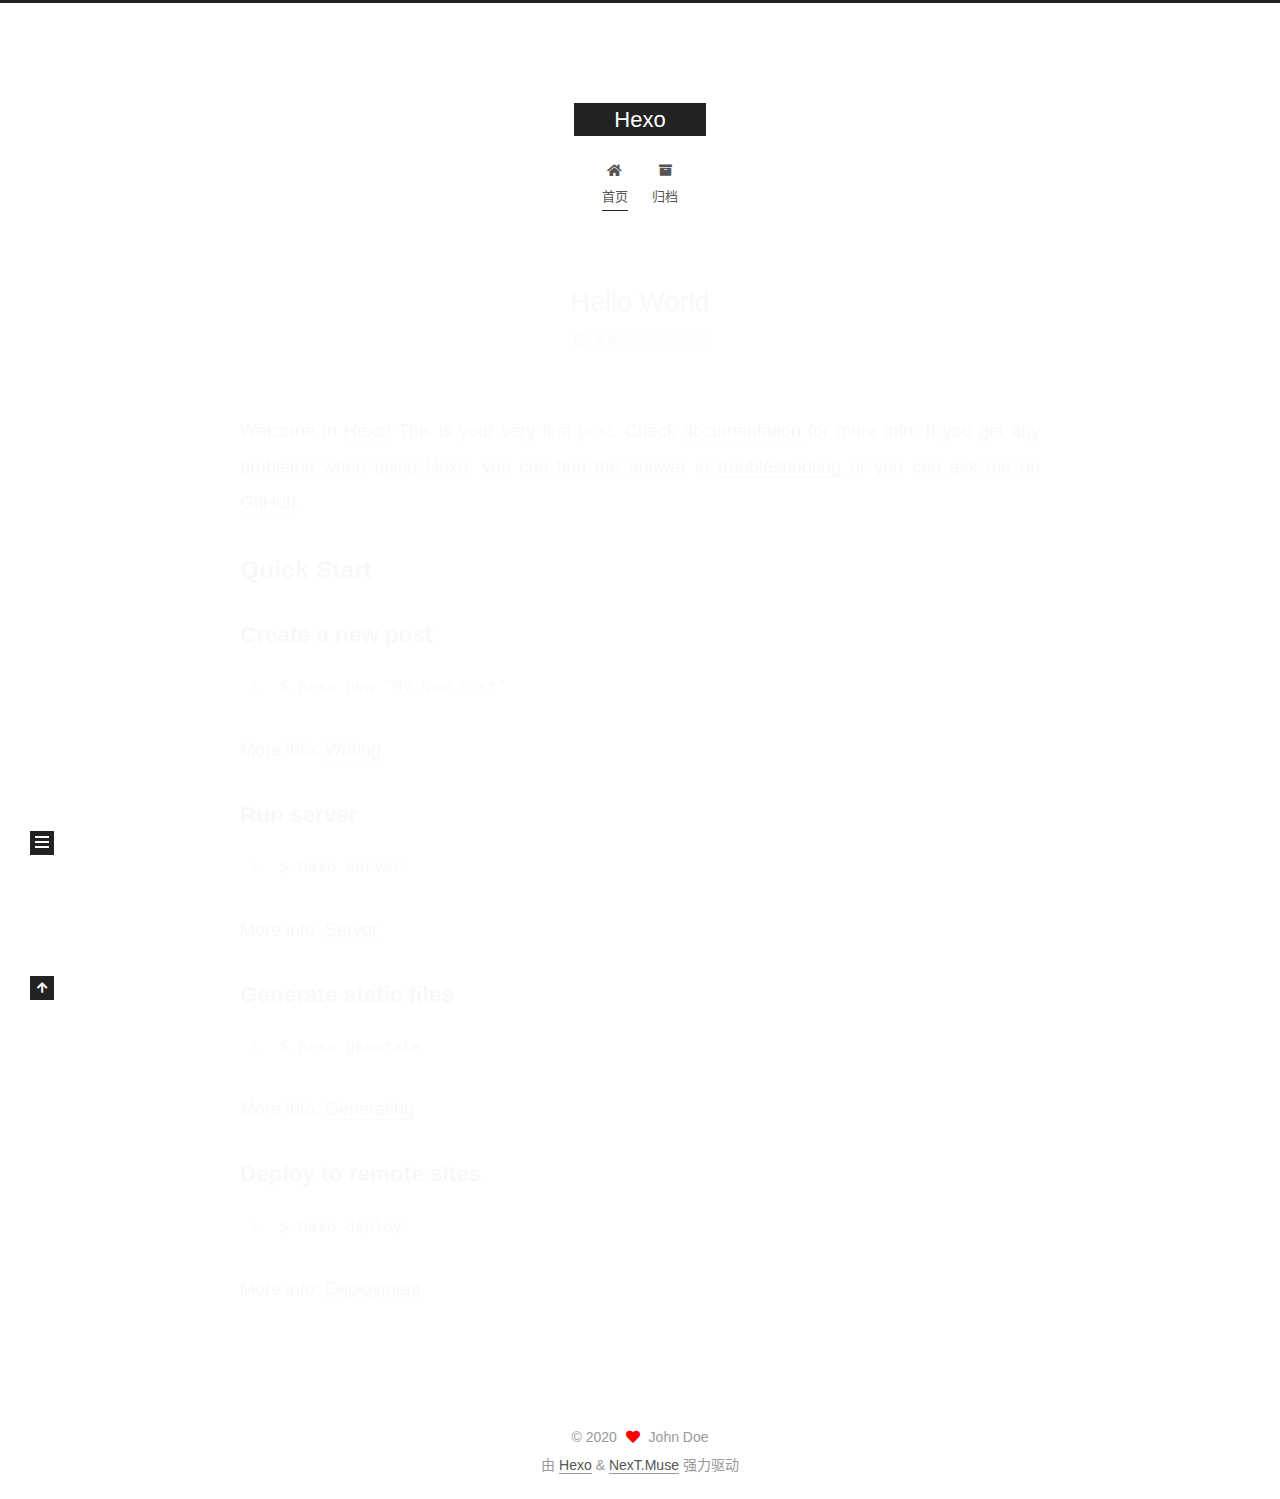
==== commit cf4fe4f7: "站点更新:2020-08-11 15:56:48" ====
--- a/index.html
+++ b/index.html
@@ -1,12 +1,25 @@
 <!DOCTYPE html>
-<html>
+<html lang="zh-CN">
 <head>
-  <meta charset="utf-8">
-  
-
-  
-  <title>Hexo</title>
-  <meta name="viewport" content="width=device-width, initial-scale=1, maximum-scale=1">
+  <meta charset="UTF-8">
+<meta name="viewport" content="width=device-width, initial-scale=1, maximum-scale=2">
+<meta name="theme-color" content="#222">
+<meta name="generator" content="Hexo 5.0.0">
+  <link rel="apple-touch-icon" sizes="180x180" href="/images/apple-touch-icon-next.png">
+  <link rel="icon" type="image/png" sizes="32x32" href="/images/favicon-32x32-next.png">
+  <link rel="icon" type="image/png" sizes="16x16" href="/images/favicon-16x16-next.png">
+  <link rel="mask-icon" href="/images/logo.svg" color="#222">
+
+<link rel="stylesheet" href="/css/main.css">
+
+
+<link rel="stylesheet" href="/lib/font-awesome/css/all.min.css">
+
+<script id="hexo-configurations">
+    var NexT = window.NexT || {};
+    var CONFIG = {"hostname":"daxiongai.github.io","root":"/","scheme":"Muse","version":"7.8.0","exturl":false,"sidebar":{"position":"left","display":"post","padding":18,"offset":12,"onmobile":false},"copycode":{"enable":false,"show_result":false,"style":null},"back2top":{"enable":true,"sidebar":false,"scrollpercent":false},"bookmark":{"enable":false,"color":"#222","save":"auto"},"fancybox":false,"mediumzoom":false,"lazyload":false,"pangu":false,"comments":{"style":"tabs","active":null,"storage":true,"lazyload":false,"nav":null},"algolia":{"hits":{"per_page":10},"labels":{"input_placeholder":"Search for Posts","hits_empty":"We didn't find any results for the search: ${query}","hits_stats":"${hits} results found in ${time} ms"}},"localsearch":{"enable":false,"trigger":"auto","top_n_per_article":1,"unescape":false,"preload":false},"motion":{"enable":true,"async":false,"transition":{"post_block":"fadeIn","post_header":"slideDownIn","post_body":"slideDownIn","coll_header":"slideLeftIn","sidebar":"slideUpIn"}}};
+  </script>
+
   <meta property="og:type" content="website">
 <meta property="og:title" content="Hexo">
 <meta property="og:url" content="http://daxiongai.github.io/index.html">
@@ -14,183 +27,343 @@
 <meta property="og:locale" content="zh_CN">
 <meta property="article:author" content="John Doe">
 <meta name="twitter:card" content="summary">
-  
-    <link rel="alternate" href="/atom.xml" title="Hexo" type="application/atom+xml">
-  
-  
-    <link rel="icon" href="/favicon.png">
-  
-  
-    <link href="//fonts.googleapis.com/css?family=Source+Code+Pro" rel="stylesheet" type="text/css">
-  
-  
-<link rel="stylesheet" href="/css/style.css">
-
-<meta name="generator" content="Hexo 5.0.0"></head>
-
-<body>
-  <div id="container">
-    <div id="wrap">
-      <header id="header">
-  <div id="banner"></div>
-  <div id="header-outer" class="outer">
-    <div id="header-title" class="inner">
-      <h1 id="logo-wrap">
-        <a href="/" id="logo">Hexo</a>
-      </h1>
+
+<link rel="canonical" href="http://daxiongai.github.io/">
+
+
+<script id="page-configurations">
+  // https://hexo.io/docs/variables.html
+  CONFIG.page = {
+    sidebar: "",
+    isHome : true,
+    isPost : false,
+    lang   : 'zh-CN'
+  };
+</script>
+
+  <title>Hexo</title>
+  
+
+
+
+
+
+
+  <noscript>
+  <style>
+  .use-motion .brand,
+  .use-motion .menu-item,
+  .sidebar-inner,
+  .use-motion .post-block,
+  .use-motion .pagination,
+  .use-motion .comments,
+  .use-motion .post-header,
+  .use-motion .post-body,
+  .use-motion .collection-header { opacity: initial; }
+
+  .use-motion .site-title,
+  .use-motion .site-subtitle {
+    opacity: initial;
+    top: initial;
+  }
+
+  .use-motion .logo-line-before i { left: initial; }
+  .use-motion .logo-line-after i { right: initial; }
+  </style>
+</noscript>
+
+</head>
+
+<body itemscope itemtype="http://schema.org/WebPage">
+  <div class="container use-motion">
+    <div class="headband"></div>
+
+    <header class="header" itemscope itemtype="http://schema.org/WPHeader">
+      <div class="header-inner"><div class="site-brand-container">
+  <div class="site-nav-toggle">
+    <div class="toggle" aria-label="切换导航栏">
+      <span class="toggle-line toggle-line-first"></span>
+      <span class="toggle-line toggle-line-middle"></span>
+      <span class="toggle-line toggle-line-last"></span>
+    </div>
+  </div>
+
+  <div class="site-meta">
+
+    <a href="/" class="brand" rel="start">
+      <span class="logo-line-before"><i></i></span>
+      <h1 class="site-title">Hexo</h1>
+      <span class="logo-line-after"><i></i></span>
+    </a>
+  </div>
+
+  <div class="site-nav-right">
+    <div class="toggle popup-trigger">
+    </div>
+  </div>
+</div>
+
+
+
+
+<nav class="site-nav">
+  <ul id="menu" class="main-menu menu">
+        <li class="menu-item menu-item-home">
+
+    <a href="/" rel="section"><i class="fa fa-home fa-fw"></i>首页</a>
+
+  </li>
+        <li class="menu-item menu-item-archives">
+
+    <a href="/archives/" rel="section"><i class="fa fa-archive fa-fw"></i>归档</a>
+
+  </li>
+  </ul>
+</nav>
+
+
+
+
+</div>
+    </header>
+
+    
+  <div class="back-to-top">
+    <i class="fa fa-arrow-up"></i>
+    <span>0%</span>
+  </div>
+
+
+    <main class="main">
+      <div class="main-inner">
+        <div class="content-wrap">
+          
+
+          <div class="content index posts-expand">
+            
+      
+  
+  
+  <article itemscope itemtype="http://schema.org/Article" class="post-block" lang="zh-CN">
+    <link itemprop="mainEntityOfPage" href="http://daxiongai.github.io/2020/08/07/hello-world/">
+
+    <span hidden itemprop="author" itemscope itemtype="http://schema.org/Person">
+      <meta itemprop="image" content="/images/avatar.gif">
+      <meta itemprop="name" content="John Doe">
+      <meta itemprop="description" content="">
+    </span>
+
+    <span hidden itemprop="publisher" itemscope itemtype="http://schema.org/Organization">
+      <meta itemprop="name" content="Hexo">
+    </span>
+      <header class="post-header">
+        <h2 class="post-title" itemprop="name headline">
+          
+            <a href="/2020/08/07/hello-world/" class="post-title-link" itemprop="url">Hello World</a>
+        </h2>
+
+        <div class="post-meta">
+            <span class="post-meta-item">
+              <span class="post-meta-item-icon">
+                <i class="far fa-calendar"></i>
+              </span>
+              <span class="post-meta-item-text">发表于</span>
+
+              <time title="创建时间：2020-08-07 11:38:56" itemprop="dateCreated datePublished" datetime="2020-08-07T11:38:56+08:00">2020-08-07</time>
+            </span>
+
+          
+
+        </div>
+      </header>
+
+    
+    
+    
+    <div class="post-body" itemprop="articleBody">
+
+      
+          <p>Welcome to <a target="_blank" rel="noopener" href="https://hexo.io/">Hexo</a>! This is your very first post. Check <a target="_blank" rel="noopener" href="https://hexo.io/docs/">documentation</a> for more info. If you get any problems when using Hexo, you can find the answer in <a target="_blank" rel="noopener" href="https://hexo.io/docs/troubleshooting.html">troubleshooting</a> or you can ask me on <a target="_blank" rel="noopener" href="https://github.com/hexojs/hexo/issues">GitHub</a>.</p>
+<h2 id="Quick-Start"><a href="#Quick-Start" class="headerlink" title="Quick Start"></a>Quick Start</h2><h3 id="Create-a-new-post"><a href="#Create-a-new-post" class="headerlink" title="Create a new post"></a>Create a new post</h3><figure class="highlight bash"><table><tr><td class="gutter"><pre><span class="line">1</span><br></pre></td><td class="code"><pre><span class="line">$ hexo new <span class="string">&quot;My New Post&quot;</span></span><br></pre></td></tr></table></figure>
+
+<p>More info: <a target="_blank" rel="noopener" href="https://hexo.io/docs/writing.html">Writing</a></p>
+<h3 id="Run-server"><a href="#Run-server" class="headerlink" title="Run server"></a>Run server</h3><figure class="highlight bash"><table><tr><td class="gutter"><pre><span class="line">1</span><br></pre></td><td class="code"><pre><span class="line">$ hexo server</span><br></pre></td></tr></table></figure>
+
+<p>More info: <a target="_blank" rel="noopener" href="https://hexo.io/docs/server.html">Server</a></p>
+<h3 id="Generate-static-files"><a href="#Generate-static-files" class="headerlink" title="Generate static files"></a>Generate static files</h3><figure class="highlight bash"><table><tr><td class="gutter"><pre><span class="line">1</span><br></pre></td><td class="code"><pre><span class="line">$ hexo generate</span><br></pre></td></tr></table></figure>
+
+<p>More info: <a target="_blank" rel="noopener" href="https://hexo.io/docs/generating.html">Generating</a></p>
+<h3 id="Deploy-to-remote-sites"><a href="#Deploy-to-remote-sites" class="headerlink" title="Deploy to remote sites"></a>Deploy to remote sites</h3><figure class="highlight bash"><table><tr><td class="gutter"><pre><span class="line">1</span><br></pre></td><td class="code"><pre><span class="line">$ hexo deploy</span><br></pre></td></tr></table></figure>
+
+<p>More info: <a target="_blank" rel="noopener" href="https://hexo.io/docs/one-command-deployment.html">Deployment</a></p>
+
       
     </div>
-    <div id="header-inner" class="inner">
-      <nav id="main-nav">
-        <a id="main-nav-toggle" class="nav-icon"></a>
+
+    
+    
+    
+      <footer class="post-footer">
+        <div class="post-eof"></div>
+      </footer>
+  </article>
+  
+  
+  
+
+
+  
+
+
+
+          </div>
+          
+
+<script>
+  window.addEventListener('tabs:register', () => {
+    let { activeClass } = CONFIG.comments;
+    if (CONFIG.comments.storage) {
+      activeClass = localStorage.getItem('comments_active') || activeClass;
+    }
+    if (activeClass) {
+      let activeTab = document.querySelector(`a[href="#comment-${activeClass}"]`);
+      if (activeTab) {
+        activeTab.click();
+      }
+    }
+  });
+  if (CONFIG.comments.storage) {
+    window.addEventListener('tabs:click', event => {
+      if (!event.target.matches('.tabs-comment .tab-content .tab-pane')) return;
+      let commentClass = event.target.classList[1];
+      localStorage.setItem('comments_active', commentClass);
+    });
+  }
+</script>
+
+        </div>
+          
+  
+  <div class="toggle sidebar-toggle">
+    <span class="toggle-line toggle-line-first"></span>
+    <span class="toggle-line toggle-line-middle"></span>
+    <span class="toggle-line toggle-line-last"></span>
+  </div>
+
+  <aside class="sidebar">
+    <div class="sidebar-inner">
+
+      <ul class="sidebar-nav motion-element">
+        <li class="sidebar-nav-toc">
+          文章目录
+        </li>
+        <li class="sidebar-nav-overview">
+          站点概览
+        </li>
+      </ul>
+
+      <!--noindex-->
+      <div class="post-toc-wrap sidebar-panel">
+      </div>
+      <!--/noindex-->
+
+      <div class="site-overview-wrap sidebar-panel">
+        <div class="site-author motion-element" itemprop="author" itemscope itemtype="http://schema.org/Person">
+  <p class="site-author-name" itemprop="name">John Doe</p>
+  <div class="site-description" itemprop="description"></div>
+</div>
+<div class="site-state-wrap motion-element">
+  <nav class="site-state">
+      <div class="site-state-item site-state-posts">
+          <a href="/archives/">
         
-          <a class="main-nav-link" href="/">Home</a>
+          <span class="site-state-item-count">1</span>
+          <span class="site-state-item-name">日志</span>
+        </a>
+      </div>
+  </nav>
+</div>
+
+
+
+      </div>
+
+    </div>
+  </aside>
+  <div id="sidebar-dimmer"></div>
+
+
+      </div>
+    </main>
+
+    <footer class="footer">
+      <div class="footer-inner">
         
-          <a class="main-nav-link" href="/archives">Archives</a>
+
         
-      </nav>
-      <nav id="sub-nav">
+
+<div class="copyright">
+  
+  &copy; 
+  <span itemprop="copyrightYear">2020</span>
+  <span class="with-love">
+    <i class="fa fa-heart"></i>
+  </span>
+  <span class="author" itemprop="copyrightHolder">John Doe</span>
+</div>
+  <div class="powered-by">由 <a href="https://hexo.io/" class="theme-link" rel="noopener" target="_blank">Hexo</a> & <a href="https://muse.theme-next.org/" class="theme-link" rel="noopener" target="_blank">NexT.Muse</a> 强力驱动
+  </div>
+
         
-          <a id="nav-rss-link" class="nav-icon" href="/atom.xml" title="RSS Feed"></a>
-        
-        <a id="nav-search-btn" class="nav-icon" title="搜索"></a>
-      </nav>
-      <div id="search-form-wrap">
-        <form action="//google.com/search" method="get" accept-charset="UTF-8" class="search-form"><input type="search" name="q" class="search-form-input" placeholder="Search"><button type="submit" class="search-form-submit">&#xF002;</button><input type="hidden" name="sitesearch" value="http://daxiongai.github.io"></form>
-      </div>
-    </div>
-  </div>
-</header>
-      <div class="outer">
-        <section id="main">
-  
-    <article id="post-hello-world" class="article article-type-post" itemscope itemprop="blogPost">
-  <div class="article-meta">
-    <a href="/2020/08/07/hello-world/" class="article-date">
-  <time datetime="2020-08-07T03:38:56.688Z" itemprop="datePublished">2020-08-07</time>
-</a>
-    
-  </div>
-  <div class="article-inner">
-    
-    
-      <header class="article-header">
-        
-  
-    <h1 itemprop="name">
-      <a class="article-title" href="/2020/08/07/hello-world/">Hello World</a>
-    </h1>
-  
-
-      </header>
-    
-    <div class="article-entry" itemprop="articleBody">
-      
-        <p>Welcome to <a target="_blank" rel="noopener" href="https://hexo.io/">Hexo</a>! This is your very first post. Check <a target="_blank" rel="noopener" href="https://hexo.io/docs/">documentation</a> for more info. If you get any problems when using Hexo, you can find the answer in <a target="_blank" rel="noopener" href="https://hexo.io/docs/troubleshooting.html">troubleshooting</a> or you can ask me on <a target="_blank" rel="noopener" href="https://github.com/hexojs/hexo/issues">GitHub</a>.</p>
-<h2 id="Quick-Start"><a href="#Quick-Start" class="headerlink" title="Quick Start"></a>Quick Start</h2><h3 id="Create-a-new-post"><a href="#Create-a-new-post" class="headerlink" title="Create a new post"></a>Create a new post</h3><figure class="highlight bash"><table><tr><td class="gutter"><pre><span class="line">1</span><br></pre></td><td class="code"><pre><span class="line">$ hexo new <span class="string">&quot;My New Post&quot;</span></span><br></pre></td></tr></table></figure>
-
-<p>More info: <a target="_blank" rel="noopener" href="https://hexo.io/docs/writing.html">Writing</a></p>
-<h3 id="Run-server"><a href="#Run-server" class="headerlink" title="Run server"></a>Run server</h3><figure class="highlight bash"><table><tr><td class="gutter"><pre><span class="line">1</span><br></pre></td><td class="code"><pre><span class="line">$ hexo server</span><br></pre></td></tr></table></figure>
-
-<p>More info: <a target="_blank" rel="noopener" href="https://hexo.io/docs/server.html">Server</a></p>
-<h3 id="Generate-static-files"><a href="#Generate-static-files" class="headerlink" title="Generate static files"></a>Generate static files</h3><figure class="highlight bash"><table><tr><td class="gutter"><pre><span class="line">1</span><br></pre></td><td class="code"><pre><span class="line">$ hexo generate</span><br></pre></td></tr></table></figure>
-
-<p>More info: <a target="_blank" rel="noopener" href="https://hexo.io/docs/generating.html">Generating</a></p>
-<h3 id="Deploy-to-remote-sites"><a href="#Deploy-to-remote-sites" class="headerlink" title="Deploy to remote sites"></a>Deploy to remote sites</h3><figure class="highlight bash"><table><tr><td class="gutter"><pre><span class="line">1</span><br></pre></td><td class="code"><pre><span class="line">$ hexo deploy</span><br></pre></td></tr></table></figure>
-
-<p>More info: <a target="_blank" rel="noopener" href="https://hexo.io/docs/one-command-deployment.html">Deployment</a></p>
-
-      
-    </div>
-    <footer class="article-footer">
-      <a data-url="http://daxiongai.github.io/2020/08/07/hello-world/" data-id="ckdojhonk00013auccycw82tq" class="article-share-link">Share</a>
-      
-      
+
+
+
+
+
+
+
+
+      </div>
     </footer>
   </div>
-  
-</article>
-
-
-  
-
-
-</section>
-        
-          <aside id="sidebar">
-  
-    
-
-  
-    
-
-  
-    
-  
-    
-  <div class="widget-wrap">
-    <h3 class="widget-title">归档</h3>
-    <div class="widget">
-      <ul class="archive-list"><li class="archive-list-item"><a class="archive-list-link" href="/archives/2020/08/">八月 2020</a></li></ul>
-    </div>
-  </div>
-
-
-  
-    
-  <div class="widget-wrap">
-    <h3 class="widget-title">最新文章</h3>
-    <div class="widget">
-      <ul>
-        
-          <li>
-            <a href="/2020/08/07/hello-world/">Hello World</a>
-          </li>
-        
-      </ul>
-    </div>
-  </div>
-
-  
-</aside>
-        
-      </div>
-      <footer id="footer">
-  
-  <div class="outer">
-    <div id="footer-info" class="inner">
-      &copy; 2020 John Doe<br>
-      Powered by <a href="http://hexo.io/" target="_blank">Hexo</a>
-    </div>
-  </div>
-</footer>
-    </div>
-    <nav id="mobile-nav">
-  
-    <a href="/" class="mobile-nav-link">Home</a>
-  
-    <a href="/archives" class="mobile-nav-link">Archives</a>
-  
-</nav>
-    
-
-<script src="//ajax.googleapis.com/ajax/libs/jquery/2.0.3/jquery.min.js"></script>
-
-
-  
-<link rel="stylesheet" href="/fancybox/jquery.fancybox.css">
-
-  
-<script src="/fancybox/jquery.fancybox.pack.js"></script>
-
-
-
-
-<script src="/js/script.js"></script>
-
-
-
-
-  </div>
+
+  
+  <script src="/lib/anime.min.js"></script>
+  <script src="/lib/velocity/velocity.min.js"></script>
+  <script src="/lib/velocity/velocity.ui.min.js"></script>
+
+<script src="/js/utils.js"></script>
+
+<script src="/js/motion.js"></script>
+
+
+<script src="/js/schemes/muse.js"></script>
+
+
+<script src="/js/next-boot.js"></script>
+
+
+
+
+  
+
+
+
+
+
+
+
+
+
+
+
+
+
+
+
+  
+
+  
+
 </body>
-</html>+</html>
--- a/css/main.css
+++ b/css/main.css
@@ -0,0 +1,2291 @@
+:root {
+  --body-bg-color: #fff;
+  --content-bg-color: #fff;
+  --card-bg-color: #f5f5f5;
+  --text-color: #555;
+  --blockquote-color: #666;
+  --link-color: #555;
+  --link-hover-color: #222;
+  --brand-color: #fff;
+  --brand-hover-color: #fff;
+  --table-row-odd-bg-color: #f9f9f9;
+  --table-row-hover-bg-color: #f5f5f5;
+  --menu-item-bg-color: #f5f5f5;
+  --btn-default-bg: #222;
+  --btn-default-color: #fff;
+  --btn-default-border-color: #222;
+  --btn-default-hover-bg: #fff;
+  --btn-default-hover-color: #222;
+  --btn-default-hover-border-color: #222;
+}
+html {
+  line-height: 1.15; /* 1 */
+  -webkit-text-size-adjust: 100%; /* 2 */
+}
+body {
+  margin: 0;
+}
+main {
+  display: block;
+}
+h1 {
+  font-size: 2em;
+  margin: 0.67em 0;
+}
+hr {
+  box-sizing: content-box; /* 1 */
+  height: 0; /* 1 */
+  overflow: visible; /* 2 */
+}
+pre {
+  font-family: monospace, monospace; /* 1 */
+  font-size: 1em; /* 2 */
+}
+a {
+  background: transparent;
+}
+abbr[title] {
+  border-bottom: none; /* 1 */
+  text-decoration: underline; /* 2 */
+  text-decoration: underline dotted; /* 2 */
+}
+b,
+strong {
+  font-weight: bolder;
+}
+code,
+kbd,
+samp {
+  font-family: monospace, monospace; /* 1 */
+  font-size: 1em; /* 2 */
+}
+small {
+  font-size: 80%;
+}
+sub,
+sup {
+  font-size: 75%;
+  line-height: 0;
+  position: relative;
+  vertical-align: baseline;
+}
+sub {
+  bottom: -0.25em;
+}
+sup {
+  top: -0.5em;
+}
+img {
+  border-style: none;
+}
+button,
+input,
+optgroup,
+select,
+textarea {
+  font-family: inherit; /* 1 */
+  font-size: 100%; /* 1 */
+  line-height: 1.15; /* 1 */
+  margin: 0; /* 2 */
+}
+button,
+input {
+/* 1 */
+  overflow: visible;
+}
+button,
+select {
+/* 1 */
+  text-transform: none;
+}
+button,
+[type='button'],
+[type='reset'],
+[type='submit'] {
+  -webkit-appearance: button;
+}
+button::-moz-focus-inner,
+[type='button']::-moz-focus-inner,
+[type='reset']::-moz-focus-inner,
+[type='submit']::-moz-focus-inner {
+  border-style: none;
+  padding: 0;
+}
+button:-moz-focusring,
+[type='button']:-moz-focusring,
+[type='reset']:-moz-focusring,
+[type='submit']:-moz-focusring {
+  outline: 1px dotted ButtonText;
+}
+fieldset {
+  padding: 0.35em 0.75em 0.625em;
+}
+legend {
+  box-sizing: border-box; /* 1 */
+  color: inherit; /* 2 */
+  display: table; /* 1 */
+  max-width: 100%; /* 1 */
+  padding: 0; /* 3 */
+  white-space: normal; /* 1 */
+}
+progress {
+  vertical-align: baseline;
+}
+textarea {
+  overflow: auto;
+}
+[type='checkbox'],
+[type='radio'] {
+  box-sizing: border-box; /* 1 */
+  padding: 0; /* 2 */
+}
+[type='number']::-webkit-inner-spin-button,
+[type='number']::-webkit-outer-spin-button {
+  height: auto;
+}
+[type='search'] {
+  outline-offset: -2px; /* 2 */
+  -webkit-appearance: textfield; /* 1 */
+}
+[type='search']::-webkit-search-decoration {
+  -webkit-appearance: none;
+}
+::-webkit-file-upload-button {
+  font: inherit; /* 2 */
+  -webkit-appearance: button; /* 1 */
+}
+details {
+  display: block;
+}
+summary {
+  display: list-item;
+}
+template {
+  display: none;
+}
+[hidden] {
+  display: none;
+}
+::selection {
+  background: #262a30;
+  color: #eee;
+}
+html,
+body {
+  height: 100%;
+}
+body {
+  background: var(--body-bg-color);
+  color: var(--text-color);
+  font-family: 'Lato', "PingFang SC", "Microsoft YaHei", sans-serif;
+  font-size: 1em;
+  line-height: 2;
+}
+@media (max-width: 991px) {
+  body {
+    padding-left: 0 !important;
+    padding-right: 0 !important;
+  }
+}
+h1,
+h2,
+h3,
+h4,
+h5,
+h6 {
+  font-family: 'Lato', "PingFang SC", "Microsoft YaHei", sans-serif;
+  font-weight: bold;
+  line-height: 1.5;
+  margin: 20px 0 15px;
+}
+h1 {
+  font-size: 1.5em;
+}
+h2 {
+  font-size: 1.375em;
+}
+h3 {
+  font-size: 1.25em;
+}
+h4 {
+  font-size: 1.125em;
+}
+h5 {
+  font-size: 1em;
+}
+h6 {
+  font-size: 0.875em;
+}
+p {
+  margin: 0 0 20px 0;
+}
+a,
+span.exturl {
+  border-bottom: 1px solid #999;
+  color: var(--link-color);
+  outline: 0;
+  text-decoration: none;
+  overflow-wrap: break-word;
+  word-wrap: break-word;
+  cursor: pointer;
+}
+a:hover,
+span.exturl:hover {
+  border-bottom-color: var(--link-hover-color);
+  color: var(--link-hover-color);
+}
+iframe,
+img,
+video {
+  display: block;
+  margin-left: auto;
+  margin-right: auto;
+  max-width: 100%;
+}
+hr {
+  background-image: repeating-linear-gradient(-45deg, #ddd, #ddd 4px, transparent 4px, transparent 8px);
+  border: 0;
+  height: 3px;
+  margin: 40px 0;
+}
+blockquote {
+  border-left: 4px solid #ddd;
+  color: var(--blockquote-color);
+  margin: 0;
+  padding: 0 15px;
+}
+blockquote cite::before {
+  content: '-';
+  padding: 0 5px;
+}
+dt {
+  font-weight: bold;
+}
+dd {
+  margin: 0;
+  padding: 0;
+}
+kbd {
+  background-color: #f5f5f5;
+  background-image: linear-gradient(#eee, #fff, #eee);
+  border: 1px solid #ccc;
+  border-radius: 0.2em;
+  box-shadow: 0.1em 0.1em 0.2em rgba(0,0,0,0.1);
+  color: #555;
+  font-family: inherit;
+  padding: 0.1em 0.3em;
+  white-space: nowrap;
+}
+.table-container {
+  overflow: auto;
+}
+table {
+  border-collapse: collapse;
+  border-spacing: 0;
+  font-size: 0.875em;
+  margin: 0 0 20px 0;
+  width: 100%;
+}
+tbody tr:nth-of-type(odd) {
+  background: var(--table-row-odd-bg-color);
+}
+tbody tr:hover {
+  background: var(--table-row-hover-bg-color);
+}
+caption,
+th,
+td {
+  font-weight: normal;
+  padding: 8px;
+  vertical-align: middle;
+}
+th,
+td {
+  border: 1px solid #ddd;
+  border-bottom: 3px solid #ddd;
+}
+th {
+  font-weight: 700;
+  padding-bottom: 10px;
+}
+td {
+  border-bottom-width: 1px;
+}
+.btn {
+  background: var(--btn-default-bg);
+  border: 2px solid var(--btn-default-border-color);
+  border-radius: 0;
+  color: var(--btn-default-color);
+  display: inline-block;
+  font-size: 0.875em;
+  line-height: 2;
+  padding: 0 20px;
+  text-decoration: none;
+  transition-property: background-color;
+  transition-delay: 0s;
+  transition-duration: 0.2s;
+  transition-timing-function: ease-in-out;
+}
+.btn:hover {
+  background: var(--btn-default-hover-bg);
+  border-color: var(--btn-default-hover-border-color);
+  color: var(--btn-default-hover-color);
+}
+.btn + .btn {
+  margin: 0 0 8px 8px;
+}
+.btn .fa-fw {
+  text-align: left;
+  width: 1.285714285714286em;
+}
+.toggle {
+  line-height: 0;
+}
+.toggle .toggle-line {
+  background: #fff;
+  display: inline-block;
+  height: 2px;
+  left: 0;
+  position: relative;
+  top: 0;
+  transition: all 0.4s;
+  vertical-align: top;
+  width: 100%;
+}
+.toggle .toggle-line:not(:first-child) {
+  margin-top: 3px;
+}
+.toggle.toggle-arrow .toggle-line-first {
+  left: 50%;
+  top: 2px;
+  transform: rotate(45deg);
+  width: 50%;
+}
+.toggle.toggle-arrow .toggle-line-middle {
+  left: 2px;
+  width: 90%;
+}
+.toggle.toggle-arrow .toggle-line-last {
+  left: 50%;
+  top: -2px;
+  transform: rotate(-45deg);
+  width: 50%;
+}
+.toggle.toggle-close .toggle-line-first {
+  transform: rotate(-45deg);
+  top: 5px;
+}
+.toggle.toggle-close .toggle-line-middle {
+  opacity: 0;
+}
+.toggle.toggle-close .toggle-line-last {
+  transform: rotate(45deg);
+  top: -5px;
+}
+.highlight,
+pre {
+  background: #f7f7f7;
+  color: #4d4d4c;
+  line-height: 1.6;
+  margin: 0 auto 20px;
+}
+pre,
+code {
+  font-family: consolas, Menlo, monospace, "PingFang SC", "Microsoft YaHei";
+}
+code {
+  background: #eee;
+  border-radius: 3px;
+  color: #555;
+  padding: 2px 4px;
+  overflow-wrap: break-word;
+  word-wrap: break-word;
+}
+.highlight *::selection {
+  background: #d6d6d6;
+}
+.highlight pre {
+  border: 0;
+  margin: 0;
+  padding: 10px 0;
+}
+.highlight table {
+  border: 0;
+  margin: 0;
+  width: auto;
+}
+.highlight td {
+  border: 0;
+  padding: 0;
+}
+.highlight figcaption {
+  background: #eff2f3;
+  color: #4d4d4c;
+  display: flex;
+  font-size: 0.875em;
+  justify-content: space-between;
+  line-height: 1.2;
+  padding: 0.5em;
+}
+.highlight figcaption a {
+  color: #4d4d4c;
+}
+.highlight figcaption a:hover {
+  border-bottom-color: #4d4d4c;
+}
+.highlight .gutter {
+  -moz-user-select: none;
+  -ms-user-select: none;
+  -webkit-user-select: none;
+  user-select: none;
+}
+.highlight .gutter pre {
+  background: #eff2f3;
+  color: #869194;
+  padding-left: 10px;
+  padding-right: 10px;
+  text-align: right;
+}
+.highlight .code pre {
+  background: #f7f7f7;
+  padding-left: 10px;
+  width: 100%;
+}
+.gist table {
+  width: auto;
+}
+.gist table td {
+  border: 0;
+}
+pre {
+  overflow: auto;
+  padding: 10px;
+}
+pre code {
+  background: none;
+  color: #4d4d4c;
+  font-size: 0.875em;
+  padding: 0;
+  text-shadow: none;
+}
+pre .deletion {
+  background: #fdd;
+}
+pre .addition {
+  background: #dfd;
+}
+pre .meta {
+  color: #eab700;
+  -moz-user-select: none;
+  -ms-user-select: none;
+  -webkit-user-select: none;
+  user-select: none;
+}
+pre .comment {
+  color: #8e908c;
+}
+pre .variable,
+pre .attribute,
+pre .tag,
+pre .name,
+pre .regexp,
+pre .ruby .constant,
+pre .xml .tag .title,
+pre .xml .pi,
+pre .xml .doctype,
+pre .html .doctype,
+pre .css .id,
+pre .css .class,
+pre .css .pseudo {
+  color: #c82829;
+}
+pre .number,
+pre .preprocessor,
+pre .built_in,
+pre .builtin-name,
+pre .literal,
+pre .params,
+pre .constant,
+pre .command {
+  color: #f5871f;
+}
+pre .ruby .class .title,
+pre .css .rules .attribute,
+pre .string,
+pre .symbol,
+pre .value,
+pre .inheritance,
+pre .header,
+pre .ruby .symbol,
+pre .xml .cdata,
+pre .special,
+pre .formula {
+  color: #718c00;
+}
+pre .title,
+pre .css .hexcolor {
+  color: #3e999f;
+}
+pre .function,
+pre .python .decorator,
+pre .python .title,
+pre .ruby .function .title,
+pre .ruby .title .keyword,
+pre .perl .sub,
+pre .javascript .title,
+pre .coffeescript .title {
+  color: #4271ae;
+}
+pre .keyword,
+pre .javascript .function {
+  color: #8959a8;
+}
+.blockquote-center {
+  border-left: none;
+  margin: 40px 0;
+  padding: 0;
+  position: relative;
+  text-align: center;
+}
+.blockquote-center .fa {
+  display: block;
+  opacity: 0.6;
+  position: absolute;
+  width: 100%;
+}
+.blockquote-center .fa-quote-left {
+  border-top: 1px solid #ccc;
+  text-align: left;
+  top: -20px;
+}
+.blockquote-center .fa-quote-right {
+  border-bottom: 1px solid #ccc;
+  text-align: right;
+  bottom: -20px;
+}
+.blockquote-center p,
+.blockquote-center div {
+  text-align: center;
+}
+.post-body .group-picture img {
+  margin: 0 auto;
+  padding: 0 3px;
+}
+.group-picture-row {
+  margin-bottom: 6px;
+  overflow: hidden;
+}
+.group-picture-column {
+  float: left;
+  margin-bottom: 10px;
+}
+.post-body .label {
+  color: #555;
+  display: inline;
+  padding: 0 2px;
+}
+.post-body .label.default {
+  background: #f0f0f0;
+}
+.post-body .label.primary {
+  background: #efe6f7;
+}
+.post-body .label.info {
+  background: #e5f2f8;
+}
+.post-body .label.success {
+  background: #e7f4e9;
+}
+.post-body .label.warning {
+  background: #fcf6e1;
+}
+.post-body .label.danger {
+  background: #fae8eb;
+}
+.post-body .tabs {
+  margin-bottom: 20px;
+}
+.post-body .tabs,
+.tabs-comment {
+  display: block;
+  padding-top: 10px;
+  position: relative;
+}
+.post-body .tabs ul.nav-tabs,
+.tabs-comment ul.nav-tabs {
+  display: flex;
+  flex-wrap: wrap;
+  margin: 0;
+  margin-bottom: -1px;
+  padding: 0;
+}
+@media (max-width: 413px) {
+  .post-body .tabs ul.nav-tabs,
+  .tabs-comment ul.nav-tabs {
+    display: block;
+    margin-bottom: 5px;
+  }
+}
+.post-body .tabs ul.nav-tabs li.tab,
+.tabs-comment ul.nav-tabs li.tab {
+  border-bottom: 1px solid #ddd;
+  border-left: 1px solid transparent;
+  border-right: 1px solid transparent;
+  border-top: 3px solid transparent;
+  flex-grow: 1;
+  list-style-type: none;
+  border-radius: 0 0 0 0;
+}
+@media (max-width: 413px) {
+  .post-body .tabs ul.nav-tabs li.tab,
+  .tabs-comment ul.nav-tabs li.tab {
+    border-bottom: 1px solid transparent;
+    border-left: 3px solid transparent;
+    border-right: 1px solid transparent;
+    border-top: 1px solid transparent;
+  }
+}
+@media (max-width: 413px) {
+  .post-body .tabs ul.nav-tabs li.tab,
+  .tabs-comment ul.nav-tabs li.tab {
+    border-radius: 0;
+  }
+}
+.post-body .tabs ul.nav-tabs li.tab a,
+.tabs-comment ul.nav-tabs li.tab a {
+  border-bottom: initial;
+  display: block;
+  line-height: 1.8;
+  outline: 0;
+  padding: 0.25em 0.75em;
+  text-align: center;
+  transition-delay: 0s;
+  transition-duration: 0.2s;
+  transition-timing-function: ease-out;
+}
+.post-body .tabs ul.nav-tabs li.tab a i,
+.tabs-comment ul.nav-tabs li.tab a i {
+  width: 1.285714285714286em;
+}
+.post-body .tabs ul.nav-tabs li.tab.active,
+.tabs-comment ul.nav-tabs li.tab.active {
+  border-bottom: 1px solid transparent;
+  border-left: 1px solid #ddd;
+  border-right: 1px solid #ddd;
+  border-top: 3px solid #fc6423;
+}
+@media (max-width: 413px) {
+  .post-body .tabs ul.nav-tabs li.tab.active,
+  .tabs-comment ul.nav-tabs li.tab.active {
+    border-bottom: 1px solid #ddd;
+    border-left: 3px solid #fc6423;
+    border-right: 1px solid #ddd;
+    border-top: 1px solid #ddd;
+  }
+}
+.post-body .tabs ul.nav-tabs li.tab.active a,
+.tabs-comment ul.nav-tabs li.tab.active a {
+  color: var(--link-color);
+  cursor: default;
+}
+.post-body .tabs .tab-content .tab-pane,
+.tabs-comment .tab-content .tab-pane {
+  border: 1px solid #ddd;
+  border-top: 0;
+  padding: 20px 20px 0 20px;
+  border-radius: 0;
+}
+.post-body .tabs .tab-content .tab-pane:not(.active),
+.tabs-comment .tab-content .tab-pane:not(.active) {
+  display: none;
+}
+.post-body .tabs .tab-content .tab-pane.active,
+.tabs-comment .tab-content .tab-pane.active {
+  display: block;
+}
+.post-body .tabs .tab-content .tab-pane.active:nth-of-type(1),
+.tabs-comment .tab-content .tab-pane.active:nth-of-type(1) {
+  border-radius: 0 0 0 0;
+}
+@media (max-width: 413px) {
+  .post-body .tabs .tab-content .tab-pane.active:nth-of-type(1),
+  .tabs-comment .tab-content .tab-pane.active:nth-of-type(1) {
+    border-radius: 0;
+  }
+}
+.post-body .note {
+  border-radius: 3px;
+  margin-bottom: 20px;
+  padding: 1em;
+  position: relative;
+  border: 1px solid #eee;
+  border-left-width: 5px;
+}
+.post-body .note h2,
+.post-body .note h3,
+.post-body .note h4,
+.post-body .note h5,
+.post-body .note h6 {
+  margin-top: 0;
+  border-bottom: initial;
+  margin-bottom: 0;
+  padding-top: 0;
+}
+.post-body .note p:first-child,
+.post-body .note ul:first-child,
+.post-body .note ol:first-child,
+.post-body .note table:first-child,
+.post-body .note pre:first-child,
+.post-body .note blockquote:first-child,
+.post-body .note img:first-child {
+  margin-top: 0;
+}
+.post-body .note p:last-child,
+.post-body .note ul:last-child,
+.post-body .note ol:last-child,
+.post-body .note table:last-child,
+.post-body .note pre:last-child,
+.post-body .note blockquote:last-child,
+.post-body .note img:last-child {
+  margin-bottom: 0;
+}
+.post-body .note.default {
+  border-left-color: #777;
+}
+.post-body .note.default h2,
+.post-body .note.default h3,
+.post-body .note.default h4,
+.post-body .note.default h5,
+.post-body .note.default h6 {
+  color: #777;
+}
+.post-body .note.primary {
+  border-left-color: #6f42c1;
+}
+.post-body .note.primary h2,
+.post-body .note.primary h3,
+.post-body .note.primary h4,
+.post-body .note.primary h5,
+.post-body .note.primary h6 {
+  color: #6f42c1;
+}
+.post-body .note.info {
+  border-left-color: #428bca;
+}
+.post-body .note.info h2,
+.post-body .note.info h3,
+.post-body .note.info h4,
+.post-body .note.info h5,
+.post-body .note.info h6 {
+  color: #428bca;
+}
+.post-body .note.success {
+  border-left-color: #5cb85c;
+}
+.post-body .note.success h2,
+.post-body .note.success h3,
+.post-body .note.success h4,
+.post-body .note.success h5,
+.post-body .note.success h6 {
+  color: #5cb85c;
+}
+.post-body .note.warning {
+  border-left-color: #f0ad4e;
+}
+.post-body .note.warning h2,
+.post-body .note.warning h3,
+.post-body .note.warning h4,
+.post-body .note.warning h5,
+.post-body .note.warning h6 {
+  color: #f0ad4e;
+}
+.post-body .note.danger {
+  border-left-color: #d9534f;
+}
+.post-body .note.danger h2,
+.post-body .note.danger h3,
+.post-body .note.danger h4,
+.post-body .note.danger h5,
+.post-body .note.danger h6 {
+  color: #d9534f;
+}
+.pagination .prev,
+.pagination .next,
+.pagination .page-number,
+.pagination .space {
+  display: inline-block;
+  margin: 0 10px;
+  padding: 0 11px;
+  position: relative;
+  top: -1px;
+}
+@media (max-width: 767px) {
+  .pagination .prev,
+  .pagination .next,
+  .pagination .page-number,
+  .pagination .space {
+    margin: 0 5px;
+  }
+}
+.pagination {
+  border-top: 1px solid #eee;
+  margin: 120px 0 0;
+  text-align: center;
+}
+.pagination .prev,
+.pagination .next,
+.pagination .page-number {
+  border-bottom: 0;
+  border-top: 1px solid #eee;
+  transition-property: border-color;
+  transition-delay: 0s;
+  transition-duration: 0.2s;
+  transition-timing-function: ease-in-out;
+}
+.pagination .prev:hover,
+.pagination .next:hover,
+.pagination .page-number:hover {
+  border-top-color: #222;
+}
+.pagination .space {
+  margin: 0;
+  padding: 0;
+}
+.pagination .prev {
+  margin-left: 0;
+}
+.pagination .next {
+  margin-right: 0;
+}
+.pagination .page-number.current {
+  background: #ccc;
+  border-top-color: #ccc;
+  color: #fff;
+}
+@media (max-width: 767px) {
+  .pagination {
+    border-top: none;
+  }
+  .pagination .prev,
+  .pagination .next,
+  .pagination .page-number {
+    border-bottom: 1px solid #eee;
+    border-top: 0;
+    margin-bottom: 10px;
+    padding: 0 10px;
+  }
+  .pagination .prev:hover,
+  .pagination .next:hover,
+  .pagination .page-number:hover {
+    border-bottom-color: #222;
+  }
+}
+.comments {
+  margin-top: 60px;
+  overflow: hidden;
+}
+.comment-button-group {
+  display: flex;
+  flex-wrap: wrap-reverse;
+  justify-content: center;
+  margin: 1em 0;
+}
+.comment-button-group .comment-button {
+  margin: 0.1em 0.2em;
+}
+.comment-button-group .comment-button.active {
+  background: var(--btn-default-hover-bg);
+  border-color: var(--btn-default-hover-border-color);
+  color: var(--btn-default-hover-color);
+}
+.comment-position {
+  display: none;
+}
+.comment-position.active {
+  display: block;
+}
+.tabs-comment {
+  background: var(--content-bg-color);
+  margin-top: 4em;
+  padding-top: 0;
+}
+.tabs-comment .comments {
+  border: 0;
+  box-shadow: none;
+  margin-top: 0;
+  padding-top: 0;
+}
+.container {
+  min-height: 100%;
+  position: relative;
+}
+.main-inner {
+  margin: 0 auto;
+  width: 700px;
+}
+@media (min-width: 1200px) {
+  .main-inner {
+    width: 800px;
+  }
+}
+@media (min-width: 1600px) {
+  .main-inner {
+    width: 900px;
+  }
+}
+@media (max-width: 767px) {
+  .content-wrap {
+    padding: 0 20px;
+  }
+}
+.header {
+  background: transparent;
+}
+.header-inner {
+  margin: 0 auto;
+  width: 700px;
+}
+@media (min-width: 1200px) {
+  .header-inner {
+    width: 800px;
+  }
+}
+@media (min-width: 1600px) {
+  .header-inner {
+    width: 900px;
+  }
+}
+.site-brand-container {
+  display: flex;
+  flex-shrink: 0;
+  padding: 0 10px;
+}
+.headband {
+  background: #222;
+  height: 3px;
+}
+.site-meta {
+  flex-grow: 1;
+  text-align: center;
+}
+@media (max-width: 767px) {
+  .site-meta {
+    text-align: center;
+  }
+}
+.brand {
+  border-bottom: none;
+  color: var(--brand-color);
+  display: inline-block;
+  line-height: 1.375em;
+  padding: 0 40px;
+  position: relative;
+}
+.brand:hover {
+  color: var(--brand-hover-color);
+}
+.site-title {
+  font-family: 'Lato', "PingFang SC", "Microsoft YaHei", sans-serif;
+  font-size: 1.375em;
+  font-weight: normal;
+  margin: 0;
+}
+.site-subtitle {
+  color: #999;
+  font-size: 0.8125em;
+  margin: 10px 0;
+}
+.use-motion .brand {
+  opacity: 0;
+}
+.use-motion .site-title,
+.use-motion .site-subtitle,
+.use-motion .custom-logo-image {
+  opacity: 0;
+  position: relative;
+  top: -10px;
+}
+.site-nav-toggle,
+.site-nav-right {
+  display: none;
+}
+@media (max-width: 767px) {
+  .site-nav-toggle,
+  .site-nav-right {
+    display: flex;
+    flex-direction: column;
+    justify-content: center;
+  }
+}
+.site-nav-toggle .toggle,
+.site-nav-right .toggle {
+  color: var(--text-color);
+  padding: 10px;
+  width: 22px;
+}
+.site-nav-toggle .toggle .toggle-line,
+.site-nav-right .toggle .toggle-line {
+  background: var(--text-color);
+  border-radius: 1px;
+}
+.site-nav {
+  display: block;
+}
+@media (max-width: 767px) {
+  .site-nav {
+    clear: both;
+    display: none;
+  }
+}
+.site-nav.site-nav-on {
+  display: block;
+}
+.menu {
+  margin-top: 20px;
+  padding-left: 0;
+  text-align: center;
+}
+.menu-item {
+  display: inline-block;
+  list-style: none;
+  margin: 0 10px;
+}
+@media (max-width: 767px) {
+  .menu-item {
+    display: block;
+    margin-top: 10px;
+  }
+  .menu-item.menu-item-search {
+    display: none;
+  }
+}
+.menu-item a,
+.menu-item span.exturl {
+  border-bottom: 0;
+  display: block;
+  font-size: 0.8125em;
+  transition-property: border-color;
+  transition-delay: 0s;
+  transition-duration: 0.2s;
+  transition-timing-function: ease-in-out;
+}
+@media (hover: none) {
+  .menu-item a:hover,
+  .menu-item span.exturl:hover {
+    border-bottom-color: transparent !important;
+  }
+}
+.menu-item .fa,
+.menu-item .fab,
+.menu-item .far,
+.menu-item .fas {
+  margin-right: 8px;
+}
+.menu-item .badge {
+  display: inline-block;
+  font-weight: bold;
+  line-height: 1;
+  margin-left: 0.35em;
+  margin-top: 0.35em;
+  text-align: center;
+  white-space: nowrap;
+}
+@media (max-width: 767px) {
+  .menu-item .badge {
+    float: right;
+    margin-left: 0;
+  }
+}
+.menu-item-active a,
+.menu .menu-item a:hover,
+.menu .menu-item span.exturl:hover {
+  background: var(--menu-item-bg-color);
+}
+.use-motion .menu-item {
+  opacity: 0;
+}
+.sidebar {
+  background: #222;
+  bottom: 0;
+  box-shadow: inset 0 2px 6px #000;
+  position: fixed;
+  top: 0;
+}
+@media (max-width: 991px) {
+  .sidebar {
+    display: none;
+  }
+}
+.sidebar-inner {
+  color: #999;
+  padding: 18px 10px;
+  text-align: center;
+}
+.cc-license {
+  margin-top: 10px;
+  text-align: center;
+}
+.cc-license .cc-opacity {
+  border-bottom: none;
+  opacity: 0.7;
+}
+.cc-license .cc-opacity:hover {
+  opacity: 0.9;
+}
+.cc-license img {
+  display: inline-block;
+}
+.site-author-image {
+  border: 2px solid #333;
+  display: block;
+  margin: 0 auto;
+  max-width: 96px;
+  padding: 2px;
+}
+.site-author-name {
+  color: #f5f5f5;
+  font-weight: normal;
+  margin: 5px 0 0;
+  text-align: center;
+}
+.site-description {
+  color: #999;
+  font-size: 1em;
+  margin-top: 5px;
+  text-align: center;
+}
+.links-of-author {
+  margin-top: 15px;
+}
+.links-of-author a,
+.links-of-author span.exturl {
+  border-bottom-color: #555;
+  display: inline-block;
+  font-size: 0.8125em;
+  margin-bottom: 10px;
+  margin-right: 10px;
+  vertical-align: middle;
+}
+.links-of-author a::before,
+.links-of-author span.exturl::before {
+  background: #12ffff;
+  border-radius: 50%;
+  content: ' ';
+  display: inline-block;
+  height: 4px;
+  margin-right: 3px;
+  vertical-align: middle;
+  width: 4px;
+}
+.sidebar-button {
+  margin-top: 15px;
+}
+.sidebar-button a {
+  border: 1px solid #fc6423;
+  border-radius: 4px;
+  color: #fc6423;
+  display: inline-block;
+  padding: 0 15px;
+}
+.sidebar-button a .fa,
+.sidebar-button a .fab,
+.sidebar-button a .far,
+.sidebar-button a .fas {
+  margin-right: 5px;
+}
+.sidebar-button a:hover {
+  background: #fc6423;
+  border: 1px solid #fc6423;
+  color: #fff;
+}
+.sidebar-button a:hover .fa,
+.sidebar-button a:hover .fab,
+.sidebar-button a:hover .far,
+.sidebar-button a:hover .fas {
+  color: #fff;
+}
+.links-of-blogroll {
+  font-size: 0.8125em;
+  margin-top: 10px;
+}
+.links-of-blogroll-title {
+  font-size: 0.875em;
+  font-weight: 600;
+  margin-top: 0;
+}
+.links-of-blogroll-list {
+  list-style: none;
+  margin: 0;
+  padding: 0;
+}
+#sidebar-dimmer {
+  display: none;
+}
+@media (max-width: 767px) {
+  #sidebar-dimmer {
+    background: #000;
+    display: block;
+    height: 100%;
+    left: 100%;
+    opacity: 0;
+    position: fixed;
+    top: 0;
+    width: 100%;
+    z-index: 1100;
+  }
+  .sidebar-active + #sidebar-dimmer {
+    opacity: 0.7;
+    transform: translateX(-100%);
+    transition: opacity 0.5s;
+  }
+}
+.sidebar-nav {
+  margin: 0;
+  padding-bottom: 20px;
+  padding-left: 0;
+}
+.sidebar-nav li {
+  border-bottom: 1px solid transparent;
+  color: #666;
+  cursor: pointer;
+  display: inline-block;
+  font-size: 0.875em;
+}
+.sidebar-nav li.sidebar-nav-overview {
+  margin-left: 10px;
+}
+.sidebar-nav li:hover {
+  color: #f5f5f5;
+}
+.sidebar-nav .sidebar-nav-active {
+  border-bottom-color: #87daff;
+  color: #87daff;
+}
+.sidebar-nav .sidebar-nav-active:hover {
+  color: #87daff;
+}
+.sidebar-panel {
+  display: none;
+  overflow-x: hidden;
+  overflow-y: auto;
+}
+.sidebar-panel-active {
+  display: block;
+}
+.sidebar-toggle {
+  background: #222;
+  bottom: 45px;
+  cursor: pointer;
+  height: 14px;
+  left: 30px;
+  padding: 5px;
+  position: fixed;
+  width: 14px;
+  z-index: 1300;
+}
+@media (max-width: 991px) {
+  .sidebar-toggle {
+    left: 20px;
+    opacity: 0.8;
+    display: none;
+  }
+}
+.sidebar-toggle:hover .toggle-line {
+  background: #87daff;
+}
+.post-toc {
+  font-size: 0.875em;
+}
+.post-toc ol {
+  list-style: none;
+  margin: 0;
+  padding: 0 2px 5px 10px;
+  text-align: left;
+}
+.post-toc ol > ol {
+  padding-left: 0;
+}
+.post-toc ol a {
+  transition-property: all;
+  transition-delay: 0s;
+  transition-duration: 0.2s;
+  transition-timing-function: ease-in-out;
+}
+.post-toc .nav-item {
+  line-height: 1.8;
+  overflow: hidden;
+  text-overflow: ellipsis;
+  white-space: nowrap;
+}
+.post-toc .nav .nav-child {
+  display: none;
+}
+.post-toc .nav .active > .nav-child {
+  display: block;
+}
+.post-toc .nav .active-current > .nav-child {
+  display: block;
+}
+.post-toc .nav .active-current > .nav-child > .nav-item {
+  display: block;
+}
+.post-toc .nav .active > a {
+  border-bottom-color: #87daff;
+  color: #87daff;
+}
+.post-toc .nav .active-current > a {
+  color: #87daff;
+}
+.post-toc .nav .active-current > a:hover {
+  color: #87daff;
+}
+.site-state {
+  display: flex;
+  justify-content: center;
+  line-height: 1.4;
+  margin-top: 10px;
+  overflow: hidden;
+  text-align: center;
+  white-space: nowrap;
+}
+.site-state-item {
+  padding: 0 15px;
+}
+.site-state-item:not(:first-child) {
+  border-left: 1px solid #333;
+}
+.site-state-item a {
+  border-bottom: none;
+}
+.site-state-item-count {
+  display: block;
+  font-size: 1.25em;
+  font-weight: 600;
+  text-align: center;
+}
+.site-state-item-name {
+  color: inherit;
+  font-size: 0.875em;
+}
+.footer {
+  color: #999;
+  font-size: 0.875em;
+  padding: 20px 0;
+}
+.footer.footer-fixed {
+  bottom: 0;
+  left: 0;
+  position: absolute;
+  right: 0;
+}
+.footer-inner {
+  box-sizing: border-box;
+  margin: 0 auto;
+  text-align: center;
+  width: 700px;
+}
+@media (min-width: 1200px) {
+  .footer-inner {
+    width: 800px;
+  }
+}
+@media (min-width: 1600px) {
+  .footer-inner {
+    width: 900px;
+  }
+}
+.languages {
+  display: inline-block;
+  font-size: 1.125em;
+  position: relative;
+}
+.languages .lang-select-label span {
+  margin: 0 0.5em;
+}
+.languages .lang-select {
+  height: 100%;
+  left: 0;
+  opacity: 0;
+  position: absolute;
+  top: 0;
+  width: 100%;
+}
+.with-love {
+  color: #ff0000;
+  display: inline-block;
+  margin: 0 5px;
+}
+.powered-by,
+.theme-info {
+  display: inline-block;
+}
+@-moz-keyframes iconAnimate {
+  0%, 100% {
+    transform: scale(1);
+  }
+  10%, 30% {
+    transform: scale(0.9);
+  }
+  20%, 40%, 60%, 80% {
+    transform: scale(1.1);
+  }
+  50%, 70% {
+    transform: scale(1.1);
+  }
+}
+@-webkit-keyframes iconAnimate {
+  0%, 100% {
+    transform: scale(1);
+  }
+  10%, 30% {
+    transform: scale(0.9);
+  }
+  20%, 40%, 60%, 80% {
+    transform: scale(1.1);
+  }
+  50%, 70% {
+    transform: scale(1.1);
+  }
+}
+@-o-keyframes iconAnimate {
+  0%, 100% {
+    transform: scale(1);
+  }
+  10%, 30% {
+    transform: scale(0.9);
+  }
+  20%, 40%, 60%, 80% {
+    transform: scale(1.1);
+  }
+  50%, 70% {
+    transform: scale(1.1);
+  }
+}
+@keyframes iconAnimate {
+  0%, 100% {
+    transform: scale(1);
+  }
+  10%, 30% {
+    transform: scale(0.9);
+  }
+  20%, 40%, 60%, 80% {
+    transform: scale(1.1);
+  }
+  50%, 70% {
+    transform: scale(1.1);
+  }
+}
+.back-to-top {
+  font-size: 12px;
+  text-align: center;
+  transition-delay: 0s;
+  transition-duration: 0.2s;
+  transition-timing-function: ease-in-out;
+}
+.back-to-top {
+  background: #222;
+  bottom: -100px;
+  box-sizing: border-box;
+  color: #fff;
+  cursor: pointer;
+  left: 30px;
+  opacity: 1;
+  padding: 0 6px;
+  position: fixed;
+  transition-property: bottom;
+  z-index: 1300;
+  width: 24px;
+}
+.back-to-top span {
+  display: none;
+}
+.back-to-top:hover {
+  color: #87daff;
+}
+.back-to-top.back-to-top-on {
+  bottom: 19px;
+}
+@media (max-width: 991px) {
+  .back-to-top {
+    left: 20px;
+    opacity: 0.8;
+  }
+}
+.post-body {
+  font-family: 'Lato', "PingFang SC", "Microsoft YaHei", sans-serif;
+  overflow-wrap: break-word;
+  word-wrap: break-word;
+}
+@media (min-width: 1200px) {
+  .post-body {
+    font-size: 1.125em;
+  }
+}
+.post-body .exturl .fa {
+  font-size: 0.875em;
+  margin-left: 4px;
+}
+.post-body .image-caption,
+.post-body .figure .caption {
+  color: #999;
+  font-size: 0.875em;
+  font-weight: bold;
+  line-height: 1;
+  margin: -20px auto 15px;
+  text-align: center;
+}
+.post-sticky-flag {
+  display: inline-block;
+  transform: rotate(30deg);
+}
+.post-button {
+  margin-top: 40px;
+  text-align: center;
+}
+.use-motion .post-block,
+.use-motion .pagination,
+.use-motion .comments {
+  opacity: 0;
+}
+.use-motion .post-header {
+  opacity: 0;
+}
+.use-motion .post-body {
+  opacity: 0;
+}
+.use-motion .collection-header {
+  opacity: 0;
+}
+.posts-collapse {
+  margin-left: 35px;
+  position: relative;
+}
+@media (max-width: 767px) {
+  .posts-collapse {
+    margin-left: 0px;
+    margin-right: 0px;
+  }
+}
+.posts-collapse .collection-title {
+  font-size: 1.125em;
+  position: relative;
+}
+.posts-collapse .collection-title::before {
+  background: #999;
+  border: 1px solid #fff;
+  border-radius: 50%;
+  content: ' ';
+  height: 10px;
+  left: 0;
+  margin-left: -6px;
+  margin-top: -4px;
+  position: absolute;
+  top: 50%;
+  width: 10px;
+}
+.posts-collapse .collection-year {
+  font-size: 1.5em;
+  font-weight: bold;
+  margin: 60px 0;
+  position: relative;
+}
+.posts-collapse .collection-year::before {
+  background: #bbb;
+  border-radius: 50%;
+  content: ' ';
+  height: 8px;
+  left: 0;
+  margin-left: -4px;
+  margin-top: -4px;
+  position: absolute;
+  top: 50%;
+  width: 8px;
+}
+.posts-collapse .collection-header {
+  display: block;
+  margin: 0 0 0 20px;
+}
+.posts-collapse .collection-header small {
+  color: #bbb;
+  margin-left: 5px;
+}
+.posts-collapse .post-header {
+  border-bottom: 1px dashed #ccc;
+  margin: 30px 0;
+  padding-left: 15px;
+  position: relative;
+  transition-property: border;
+  transition-delay: 0s;
+  transition-duration: 0.2s;
+  transition-timing-function: ease-in-out;
+}
+.posts-collapse .post-header::before {
+  background: #bbb;
+  border: 1px solid #fff;
+  border-radius: 50%;
+  content: ' ';
+  height: 6px;
+  left: 0;
+  margin-left: -4px;
+  position: absolute;
+  top: 0.75em;
+  transition-property: background;
+  width: 6px;
+  transition-delay: 0s;
+  transition-duration: 0.2s;
+  transition-timing-function: ease-in-out;
+}
+.posts-collapse .post-header:hover {
+  border-bottom-color: #666;
+}
+.posts-collapse .post-header:hover::before {
+  background: #222;
+}
+.posts-collapse .post-meta {
+  display: inline;
+  font-size: 0.75em;
+  margin-right: 10px;
+}
+.posts-collapse .post-title {
+  display: inline;
+}
+.posts-collapse .post-title a,
+.posts-collapse .post-title span.exturl {
+  border-bottom: none;
+  color: var(--link-color);
+}
+.posts-collapse .post-title .fa-external-link-alt {
+  font-size: 0.875em;
+  margin-left: 5px;
+}
+.posts-collapse::before {
+  background: #f5f5f5;
+  content: ' ';
+  height: 100%;
+  left: 0;
+  margin-left: -2px;
+  position: absolute;
+  top: 1.25em;
+  width: 4px;
+}
+.post-eof {
+  background: #ccc;
+  height: 1px;
+  margin: 80px auto 60px;
+  text-align: center;
+  width: 8%;
+}
+.post-block:last-of-type .post-eof {
+  display: none;
+}
+.content {
+  padding-top: 40px;
+}
+@media (min-width: 992px) {
+  .post-body {
+    text-align: justify;
+  }
+}
+@media (max-width: 991px) {
+  .post-body {
+    text-align: justify;
+  }
+}
+.post-body h1,
+.post-body h2,
+.post-body h3,
+.post-body h4,
+.post-body h5,
+.post-body h6 {
+  padding-top: 10px;
+}
+.post-body h1 .header-anchor,
+.post-body h2 .header-anchor,
+.post-body h3 .header-anchor,
+.post-body h4 .header-anchor,
+.post-body h5 .header-anchor,
+.post-body h6 .header-anchor {
+  border-bottom-style: none;
+  color: #ccc;
+  float: right;
+  margin-left: 10px;
+  visibility: hidden;
+}
+.post-body h1 .header-anchor:hover,
+.post-body h2 .header-anchor:hover,
+.post-body h3 .header-anchor:hover,
+.post-body h4 .header-anchor:hover,
+.post-body h5 .header-anchor:hover,
+.post-body h6 .header-anchor:hover {
+  color: inherit;
+}
+.post-body h1:hover .header-anchor,
+.post-body h2:hover .header-anchor,
+.post-body h3:hover .header-anchor,
+.post-body h4:hover .header-anchor,
+.post-body h5:hover .header-anchor,
+.post-body h6:hover .header-anchor {
+  visibility: visible;
+}
+.post-body iframe,
+.post-body img,
+.post-body video {
+  margin-bottom: 20px;
+}
+.post-body .video-container {
+  height: 0;
+  margin-bottom: 20px;
+  overflow: hidden;
+  padding-top: 75%;
+  position: relative;
+  width: 100%;
+}
+.post-body .video-container iframe,
+.post-body .video-container object,
+.post-body .video-container embed {
+  height: 100%;
+  left: 0;
+  margin: 0;
+  position: absolute;
+  top: 0;
+  width: 100%;
+}
+.post-gallery {
+  align-items: center;
+  display: grid;
+  grid-gap: 10px;
+  grid-template-columns: 1fr 1fr 1fr;
+  margin-bottom: 20px;
+}
+@media (max-width: 767px) {
+  .post-gallery {
+    grid-template-columns: 1fr 1fr;
+  }
+}
+.post-gallery a {
+  border: 0;
+}
+.post-gallery img {
+  margin: 0;
+}
+.posts-expand .post-header {
+  font-size: 1.125em;
+}
+.posts-expand .post-title {
+  font-size: 1.5em;
+  font-weight: normal;
+  margin: initial;
+  text-align: center;
+  overflow-wrap: break-word;
+  word-wrap: break-word;
+}
+.posts-expand .post-title-link {
+  border-bottom: none;
+  color: var(--link-color);
+  display: inline-block;
+  position: relative;
+  vertical-align: top;
+}
+.posts-expand .post-title-link::before {
+  background: var(--link-color);
+  bottom: 0;
+  content: '';
+  height: 2px;
+  left: 0;
+  position: absolute;
+  transform: scaleX(0);
+  visibility: hidden;
+  width: 100%;
+  transition-delay: 0s;
+  transition-duration: 0.2s;
+  transition-timing-function: ease-in-out;
+}
+.posts-expand .post-title-link:hover::before {
+  transform: scaleX(1);
+  visibility: visible;
+}
+.posts-expand .post-title-link .fa-external-link-alt {
+  font-size: 0.875em;
+  margin-left: 5px;
+}
+.posts-expand .post-meta {
+  color: #999;
+  font-family: 'Lato', "PingFang SC", "Microsoft YaHei", sans-serif;
+  font-size: 0.75em;
+  margin: 3px 0 60px 0;
+  text-align: center;
+}
+.posts-expand .post-meta .post-description {
+  font-size: 0.875em;
+  margin-top: 2px;
+}
+.posts-expand .post-meta time {
+  border-bottom: 1px dashed #999;
+  cursor: pointer;
+}
+.post-meta .post-meta-item + .post-meta-item::before {
+  content: '|';
+  margin: 0 0.5em;
+}
+.post-meta-divider {
+  margin: 0 0.5em;
+}
+.post-meta-item-icon {
+  margin-right: 3px;
+}
+@media (max-width: 991px) {
+  .post-meta-item-icon {
+    display: inline-block;
+  }
+}
+@media (max-width: 991px) {
+  .post-meta-item-text {
+    display: none;
+  }
+}
+.post-nav {
+  border-top: 1px solid #eee;
+  display: flex;
+  justify-content: space-between;
+  margin-top: 15px;
+  padding: 10px 5px 0;
+}
+.post-nav-item {
+  flex: 1;
+}
+.post-nav-item a {
+  border-bottom: none;
+  display: block;
+  font-size: 0.875em;
+  line-height: 1.6;
+  position: relative;
+}
+.post-nav-item a:active {
+  top: 2px;
+}
+.post-nav-item .fa {
+  font-size: 0.75em;
+}
+.post-nav-item:first-child {
+  margin-right: 15px;
+}
+.post-nav-item:first-child .fa {
+  margin-right: 5px;
+}
+.post-nav-item:last-child {
+  margin-left: 15px;
+  text-align: right;
+}
+.post-nav-item:last-child .fa {
+  margin-left: 5px;
+}
+.rtl.post-body p,
+.rtl.post-body a,
+.rtl.post-body h1,
+.rtl.post-body h2,
+.rtl.post-body h3,
+.rtl.post-body h4,
+.rtl.post-body h5,
+.rtl.post-body h6,
+.rtl.post-body li,
+.rtl.post-body ul,
+.rtl.post-body ol {
+  direction: rtl;
+  font-family: UKIJ Ekran;
+}
+.rtl.post-title {
+  font-family: UKIJ Ekran;
+}
+.post-tags {
+  margin-top: 40px;
+  text-align: center;
+}
+.post-tags a {
+  display: inline-block;
+  font-size: 0.8125em;
+}
+.post-tags a:not(:last-child) {
+  margin-right: 10px;
+}
+.post-widgets {
+  border-top: 1px solid #eee;
+  margin-top: 15px;
+  text-align: center;
+}
+.wp_rating {
+  height: 20px;
+  line-height: 20px;
+  margin-top: 10px;
+  padding-top: 6px;
+  text-align: center;
+}
+.social-like {
+  display: flex;
+  font-size: 0.875em;
+  justify-content: center;
+  text-align: center;
+}
+.reward-container {
+  margin: 20px auto;
+  padding: 10px 0;
+  text-align: center;
+  width: 90%;
+}
+.reward-container button {
+  background: transparent;
+  border: 1px solid #fc6423;
+  border-radius: 0;
+  color: #fc6423;
+  cursor: pointer;
+  line-height: 2;
+  outline: 0;
+  padding: 0 15px;
+  vertical-align: text-top;
+}
+.reward-container button:hover {
+  background: #fc6423;
+  border: 1px solid transparent;
+  color: #fa9366;
+}
+#qr {
+  padding-top: 20px;
+}
+#qr a {
+  border: 0;
+}
+#qr img {
+  display: inline-block;
+  margin: 0.8em 2em 0 2em;
+  max-width: 100%;
+  width: 180px;
+}
+#qr p {
+  text-align: center;
+}
+.category-all-page .category-all-title {
+  text-align: center;
+}
+.category-all-page .category-all {
+  margin-top: 20px;
+}
+.category-all-page .category-list {
+  list-style: none;
+  margin: 0;
+  padding: 0;
+}
+.category-all-page .category-list-item {
+  margin: 5px 10px;
+}
+.category-all-page .category-list-count {
+  color: #bbb;
+}
+.category-all-page .category-list-count::before {
+  content: ' (';
+  display: inline;
+}
+.category-all-page .category-list-count::after {
+  content: ') ';
+  display: inline;
+}
+.category-all-page .category-list-child {
+  padding-left: 10px;
+}
+.event-list {
+  padding: 0;
+}
+.event-list hr {
+  background: #222;
+  margin: 20px 0 45px 0;
+}
+.event-list hr::after {
+  background: #222;
+  color: #fff;
+  content: 'NOW';
+  display: inline-block;
+  font-weight: bold;
+  padding: 0 5px;
+  text-align: right;
+}
+.event-list .event {
+  background: #222;
+  margin: 20px 0;
+  min-height: 40px;
+  padding: 15px 0 15px 10px;
+}
+.event-list .event .event-summary {
+  color: #fff;
+  margin: 0;
+  padding-bottom: 3px;
+}
+.event-list .event .event-summary::before {
+  animation: dot-flash 1s alternate infinite ease-in-out;
+  color: #fff;
+  content: '\f111';
+  display: inline-block;
+  font-size: 10px;
+  margin-right: 25px;
+  vertical-align: middle;
+  font-family: 'Font Awesome 5 Free';
+  font-weight: 900;
+}
+.event-list .event .event-relative-time {
+  color: #bbb;
+  display: inline-block;
+  font-size: 12px;
+  font-weight: normal;
+  padding-left: 12px;
+}
+.event-list .event .event-details {
+  color: #fff;
+  display: block;
+  line-height: 18px;
+  margin-left: 56px;
+  padding-bottom: 6px;
+  padding-top: 3px;
+  text-indent: -24px;
+}
+.event-list .event .event-details::before {
+  color: #fff;
+  display: inline-block;
+  margin-right: 9px;
+  text-align: center;
+  text-indent: 0;
+  width: 14px;
+  font-family: 'Font Awesome 5 Free';
+  font-weight: 900;
+}
+.event-list .event .event-details.event-location::before {
+  content: '\f041';
+}
+.event-list .event .event-details.event-duration::before {
+  content: '\f017';
+}
+.event-list .event-past {
+  background: #f5f5f5;
+}
+.event-list .event-past .event-summary,
+.event-list .event-past .event-details {
+  color: #bbb;
+  opacity: 0.9;
+}
+.event-list .event-past .event-summary::before,
+.event-list .event-past .event-details::before {
+  animation: none;
+  color: #bbb;
+}
+@-moz-keyframes dot-flash {
+  from {
+    opacity: 1;
+    transform: scale(1);
+  }
+  to {
+    opacity: 0;
+    transform: scale(0.8);
+  }
+}
+@-webkit-keyframes dot-flash {
+  from {
+    opacity: 1;
+    transform: scale(1);
+  }
+  to {
+    opacity: 0;
+    transform: scale(0.8);
+  }
+}
+@-o-keyframes dot-flash {
+  from {
+    opacity: 1;
+    transform: scale(1);
+  }
+  to {
+    opacity: 0;
+    transform: scale(0.8);
+  }
+}
+@keyframes dot-flash {
+  from {
+    opacity: 1;
+    transform: scale(1);
+  }
+  to {
+    opacity: 0;
+    transform: scale(0.8);
+  }
+}
+ul.breadcrumb {
+  font-size: 0.75em;
+  list-style: none;
+  margin: 1em 0;
+  padding: 0 2em;
+  text-align: center;
+}
+ul.breadcrumb li {
+  display: inline;
+}
+ul.breadcrumb li + li::before {
+  content: '/\00a0';
+  font-weight: normal;
+  padding: 0.5em;
+}
+ul.breadcrumb li + li:last-child {
+  font-weight: bold;
+}
+.tag-cloud {
+  text-align: center;
+}
+.tag-cloud a {
+  display: inline-block;
+  margin: 10px;
+}
+.tag-cloud a:hover {
+  color: var(--link-hover-color) !important;
+}
+@media (max-width: 767px) {
+  .header-inner,
+  .main-inner,
+  .footer-inner {
+    width: auto;
+  }
+}
+.header-inner {
+  padding-top: 100px;
+}
+@media (max-width: 767px) {
+  .header-inner {
+    padding-top: 50px;
+  }
+}
+.main-inner {
+  padding-bottom: 60px;
+}
+.content {
+  padding-top: 70px;
+}
+@media (max-width: 767px) {
+  .content {
+    padding-top: 35px;
+  }
+}
+embed {
+  display: block;
+  margin: 0 auto 25px auto;
+}
+.custom-logo .site-meta-headline {
+  text-align: center;
+}
+.custom-logo .site-title {
+  color: #222;
+  margin: 10px auto 0;
+}
+.custom-logo .site-title a {
+  border: 0;
+}
+.custom-logo-image {
+  background: #fff;
+  margin: 0 auto;
+  max-width: 150px;
+  padding: 5px;
+}
+.brand {
+  background: var(--btn-default-bg);
+}
+@media (max-width: 767px) {
+  .site-nav {
+    border-bottom: 1px solid #ddd;
+    border-top: 1px solid #ddd;
+    left: 0;
+    margin: 0;
+    padding: 0;
+    width: 100%;
+  }
+}
+@media (max-width: 767px) {
+  .menu {
+    text-align: left;
+  }
+}
+.menu-item-active a,
+.menu .menu-item a:hover,
+.menu .menu-item span.exturl:hover {
+  background: transparent;
+  border-bottom: 1px solid var(--link-hover-color) !important;
+}
+@media (max-width: 767px) {
+  .menu-item-active a,
+  .menu .menu-item a:hover,
+  .menu .menu-item span.exturl:hover {
+    border-bottom: 1px dotted #ddd !important;
+  }
+}
+@media (max-width: 767px) {
+  .menu .menu-item {
+    margin: 0 10px;
+  }
+}
+.menu .menu-item a,
+.menu .menu-item span.exturl {
+  border-bottom: 1px solid transparent;
+}
+@media (max-width: 767px) {
+  .menu .menu-item a,
+  .menu .menu-item span.exturl {
+    padding: 5px 10px;
+  }
+}
+@media (min-width: 768px) {
+  .menu .menu-item .fa,
+  .menu .menu-item .fab,
+  .menu .menu-item .far,
+  .menu .menu-item .fas {
+    display: block;
+    line-height: 2;
+    margin-right: 0;
+    width: 100%;
+  }
+}
+.menu .menu-item .badge {
+  background: #eee;
+  padding: 1px 4px;
+}
+.sub-menu {
+  margin: 10px 0;
+}
+.sub-menu .menu-item {
+  display: inline-block;
+}
+.sidebar {
+  left: -320px;
+}
+.sidebar.sidebar-active {
+  left: 0;
+}
+.sidebar {
+  width: 320px;
+  z-index: 1200;
+  transition-delay: 0s;
+  transition-duration: 0.2s;
+  transition-timing-function: ease-out;
+}
+.sidebar a,
+.sidebar span.exturl {
+  border-bottom-color: #555;
+  color: #999;
+}
+.sidebar a:hover,
+.sidebar span.exturl:hover {
+  border-bottom-color: #eee;
+  color: #eee;
+}
+.links-of-blogroll-item {
+  padding: 2px 10px;
+}
+.links-of-blogroll-item a,
+.links-of-blogroll-item span.exturl {
+  box-sizing: border-box;
+  display: inline-block;
+  max-width: 280px;
+  overflow: hidden;
+  text-overflow: ellipsis;
+  white-space: nowrap;
+}
--- a/lib/font-awesome/css/all.min.css
+++ b/lib/font-awesome/css/all.min.css
@@ -0,0 +1,5 @@
+/*!
+ * Font Awesome Free 5.13.0 by @fontawesome - https://fontawesome.com
+ * License - https://fontawesome.com/license/free (Icons: CC BY 4.0, Fonts: SIL OFL 1.1, Code: MIT License)
+ */
+.fa,.fab,.fad,.fal,.far,.fas{-moz-osx-font-smoothing:grayscale;-webkit-font-smoothing:antialiased;display:inline-block;font-style:normal;font-variant:normal;text-rendering:auto;line-height:1}.fa-lg{font-size:1.33333em;line-height:.75em;vertical-align:-.0667em}.fa-xs{font-size:.75em}.fa-sm{font-size:.875em}.fa-1x{font-size:1em}.fa-2x{font-size:2em}.fa-3x{font-size:3em}.fa-4x{font-size:4em}.fa-5x{font-size:5em}.fa-6x{font-size:6em}.fa-7x{font-size:7em}.fa-8x{font-size:8em}.fa-9x{font-size:9em}.fa-10x{font-size:10em}.fa-fw{text-align:center;width:1.25em}.fa-ul{list-style-type:none;margin-left:2.5em;padding-left:0}.fa-ul>li{position:relative}.fa-li{left:-2em;position:absolute;text-align:center;width:2em;line-height:inherit}.fa-border{border:.08em solid #eee;border-radius:.1em;padding:.2em .25em .15em}.fa-pull-left{float:left}.fa-pull-right{float:right}.fa.fa-pull-left,.fab.fa-pull-left,.fal.fa-pull-left,.far.fa-pull-left,.fas.fa-pull-left{margin-right:.3em}.fa.fa-pull-right,.fab.fa-pull-right,.fal.fa-pull-right,.far.fa-pull-right,.fas.fa-pull-right{margin-left:.3em}.fa-spin{-webkit-animation:fa-spin 2s linear infinite;animation:fa-spin 2s linear infinite}.fa-pulse{-webkit-animation:fa-spin 1s steps(8) infinite;animation:fa-spin 1s steps(8) infinite}@-webkit-keyframes fa-spin{0%{-webkit-transform:rotate(0deg);transform:rotate(0deg)}to{-webkit-transform:rotate(1turn);transform:rotate(1turn)}}@keyframes fa-spin{0%{-webkit-transform:rotate(0deg);transform:rotate(0deg)}to{-webkit-transform:rotate(1turn);transform:rotate(1turn)}}.fa-rotate-90{-ms-filter:"progid:DXImageTransform.Microsoft.BasicImage(rotation=1)";-webkit-transform:rotate(90deg);transform:rotate(90deg)}.fa-rotate-180{-ms-filter:"progid:DXImageTransform.Microsoft.BasicImage(rotation=2)";-webkit-transform:rotate(180deg);transform:rotate(180deg)}.fa-rotate-270{-ms-filter:"progid:DXImageTransform.Microsoft.BasicImage(rotation=3)";-webkit-transform:rotate(270deg);transform:rotate(270deg)}.fa-flip-horizontal{-ms-filter:"progid:DXImageTransform.Microsoft.BasicImage(rotation=0, mirror=1)";-webkit-transform:scaleX(-1);transform:scaleX(-1)}.fa-flip-vertical{-webkit-transform:scaleY(-1);transform:scaleY(-1)}.fa-flip-both,.fa-flip-horizontal.fa-flip-vertical,.fa-flip-vertical{-ms-filter:"progid:DXImageTransform.Microsoft.BasicImage(rotation=2, mirror=1)"}.fa-flip-both,.fa-flip-horizontal.fa-flip-vertical{-webkit-transform:scale(-1);transform:scale(-1)}:root .fa-flip-both,:root .fa-flip-horizontal,:root .fa-flip-vertical,:root .fa-rotate-90,:root .fa-rotate-180,:root .fa-rotate-270{-webkit-filter:none;filter:none}.fa-stack{display:inline-block;height:2em;line-height:2em;position:relative;vertical-align:middle;width:2.5em}.fa-stack-1x,.fa-stack-2x{left:0;position:absolute;text-align:center;width:100%}.fa-stack-1x{line-height:inherit}.fa-stack-2x{font-size:2em}.fa-inverse{color:#fff}.fa-500px:before{content:"\f26e"}.fa-accessible-icon:before{content:"\f368"}.fa-accusoft:before{content:"\f369"}.fa-acquisitions-incorporated:before{content:"\f6af"}.fa-ad:before{content:"\f641"}.fa-address-book:before{content:"\f2b9"}.fa-address-card:before{content:"\f2bb"}.fa-adjust:before{content:"\f042"}.fa-adn:before{content:"\f170"}.fa-adobe:before{content:"\f778"}.fa-adversal:before{content:"\f36a"}.fa-affiliatetheme:before{content:"\f36b"}.fa-air-freshener:before{content:"\f5d0"}.fa-airbnb:before{content:"\f834"}.fa-algolia:before{content:"\f36c"}.fa-align-center:before{content:"\f037"}.fa-align-justify:before{content:"\f039"}.fa-align-left:before{content:"\f036"}.fa-align-right:before{content:"\f038"}.fa-alipay:before{content:"\f642"}.fa-allergies:before{content:"\f461"}.fa-amazon:before{content:"\f270"}.fa-amazon-pay:before{content:"\f42c"}.fa-ambulance:before{content:"\f0f9"}.fa-american-sign-language-interpreting:before{content:"\f2a3"}.fa-amilia:before{content:"\f36d"}.fa-anchor:before{content:"\f13d"}.fa-android:before{content:"\f17b"}.fa-angellist:before{content:"\f209"}.fa-angle-double-down:before{content:"\f103"}.fa-angle-double-left:before{content:"\f100"}.fa-angle-double-right:before{content:"\f101"}.fa-angle-double-up:before{content:"\f102"}.fa-angle-down:before{content:"\f107"}.fa-angle-left:before{content:"\f104"}.fa-angle-right:before{content:"\f105"}.fa-angle-up:before{content:"\f106"}.fa-angry:before{content:"\f556"}.fa-angrycreative:before{content:"\f36e"}.fa-angular:before{content:"\f420"}.fa-ankh:before{content:"\f644"}.fa-app-store:before{content:"\f36f"}.fa-app-store-ios:before{content:"\f370"}.fa-apper:before{content:"\f371"}.fa-apple:before{content:"\f179"}.fa-apple-alt:before{content:"\f5d1"}.fa-apple-pay:before{content:"\f415"}.fa-archive:before{content:"\f187"}.fa-archway:before{content:"\f557"}.fa-arrow-alt-circle-down:before{content:"\f358"}.fa-arrow-alt-circle-left:before{content:"\f359"}.fa-arrow-alt-circle-right:before{content:"\f35a"}.fa-arrow-alt-circle-up:before{content:"\f35b"}.fa-arrow-circle-down:before{content:"\f0ab"}.fa-arrow-circle-left:before{content:"\f0a8"}.fa-arrow-circle-right:before{content:"\f0a9"}.fa-arrow-circle-up:before{content:"\f0aa"}.fa-arrow-down:before{content:"\f063"}.fa-arrow-left:before{content:"\f060"}.fa-arrow-right:before{content:"\f061"}.fa-arrow-up:before{content:"\f062"}.fa-arrows-alt:before{content:"\f0b2"}.fa-arrows-alt-h:before{content:"\f337"}.fa-arrows-alt-v:before{content:"\f338"}.fa-artstation:before{content:"\f77a"}.fa-assistive-listening-systems:before{content:"\f2a2"}.fa-asterisk:before{content:"\f069"}.fa-asymmetrik:before{content:"\f372"}.fa-at:before{content:"\f1fa"}.fa-atlas:before{content:"\f558"}.fa-atlassian:before{content:"\f77b"}.fa-atom:before{content:"\f5d2"}.fa-audible:before{content:"\f373"}.fa-audio-description:before{content:"\f29e"}.fa-autoprefixer:before{content:"\f41c"}.fa-avianex:before{content:"\f374"}.fa-aviato:before{content:"\f421"}.fa-award:before{content:"\f559"}.fa-aws:before{content:"\f375"}.fa-baby:before{content:"\f77c"}.fa-baby-carriage:before{content:"\f77d"}.fa-backspace:before{content:"\f55a"}.fa-backward:before{content:"\f04a"}.fa-bacon:before{content:"\f7e5"}.fa-bahai:before{content:"\f666"}.fa-balance-scale:before{content:"\f24e"}.fa-balance-scale-left:before{content:"\f515"}.fa-balance-scale-right:before{content:"\f516"}.fa-ban:before{content:"\f05e"}.fa-band-aid:before{content:"\f462"}.fa-bandcamp:before{content:"\f2d5"}.fa-barcode:before{content:"\f02a"}.fa-bars:before{content:"\f0c9"}.fa-baseball-ball:before{content:"\f433"}.fa-basketball-ball:before{content:"\f434"}.fa-bath:before{content:"\f2cd"}.fa-battery-empty:before{content:"\f244"}.fa-battery-full:before{content:"\f240"}.fa-battery-half:before{content:"\f242"}.fa-battery-quarter:before{content:"\f243"}.fa-battery-three-quarters:before{content:"\f241"}.fa-battle-net:before{content:"\f835"}.fa-bed:before{content:"\f236"}.fa-beer:before{content:"\f0fc"}.fa-behance:before{content:"\f1b4"}.fa-behance-square:before{content:"\f1b5"}.fa-bell:before{content:"\f0f3"}.fa-bell-slash:before{content:"\f1f6"}.fa-bezier-curve:before{content:"\f55b"}.fa-bible:before{content:"\f647"}.fa-bicycle:before{content:"\f206"}.fa-biking:before{content:"\f84a"}.fa-bimobject:before{content:"\f378"}.fa-binoculars:before{content:"\f1e5"}.fa-biohazard:before{content:"\f780"}.fa-birthday-cake:before{content:"\f1fd"}.fa-bitbucket:before{content:"\f171"}.fa-bitcoin:before{content:"\f379"}.fa-bity:before{content:"\f37a"}.fa-black-tie:before{content:"\f27e"}.fa-blackberry:before{content:"\f37b"}.fa-blender:before{content:"\f517"}.fa-blender-phone:before{content:"\f6b6"}.fa-blind:before{content:"\f29d"}.fa-blog:before{content:"\f781"}.fa-blogger:before{content:"\f37c"}.fa-blogger-b:before{content:"\f37d"}.fa-bluetooth:before{content:"\f293"}.fa-bluetooth-b:before{content:"\f294"}.fa-bold:before{content:"\f032"}.fa-bolt:before{content:"\f0e7"}.fa-bomb:before{content:"\f1e2"}.fa-bone:before{content:"\f5d7"}.fa-bong:before{content:"\f55c"}.fa-book:before{content:"\f02d"}.fa-book-dead:before{content:"\f6b7"}.fa-book-medical:before{content:"\f7e6"}.fa-book-open:before{content:"\f518"}.fa-book-reader:before{content:"\f5da"}.fa-bookmark:before{content:"\f02e"}.fa-bootstrap:before{content:"\f836"}.fa-border-all:before{content:"\f84c"}.fa-border-none:before{content:"\f850"}.fa-border-style:before{content:"\f853"}.fa-bowling-ball:before{content:"\f436"}.fa-box:before{content:"\f466"}.fa-box-open:before{content:"\f49e"}.fa-box-tissue:before{content:"\f95b"}.fa-boxes:before{content:"\f468"}.fa-braille:before{content:"\f2a1"}.fa-brain:before{content:"\f5dc"}.fa-bread-slice:before{content:"\f7ec"}.fa-briefcase:before{content:"\f0b1"}.fa-briefcase-medical:before{content:"\f469"}.fa-broadcast-tower:before{content:"\f519"}.fa-broom:before{content:"\f51a"}.fa-brush:before{content:"\f55d"}.fa-btc:before{content:"\f15a"}.fa-buffer:before{content:"\f837"}.fa-bug:before{content:"\f188"}.fa-building:before{content:"\f1ad"}.fa-bullhorn:before{content:"\f0a1"}.fa-bullseye:before{content:"\f140"}.fa-burn:before{content:"\f46a"}.fa-buromobelexperte:before{content:"\f37f"}.fa-bus:before{content:"\f207"}.fa-bus-alt:before{content:"\f55e"}.fa-business-time:before{content:"\f64a"}.fa-buy-n-large:before{content:"\f8a6"}.fa-buysellads:before{content:"\f20d"}.fa-calculator:before{content:"\f1ec"}.fa-calendar:before{content:"\f133"}.fa-calendar-alt:before{content:"\f073"}.fa-calendar-check:before{content:"\f274"}.fa-calendar-day:before{content:"\f783"}.fa-calendar-minus:before{content:"\f272"}.fa-calendar-plus:before{content:"\f271"}.fa-calendar-times:before{content:"\f273"}.fa-calendar-week:before{content:"\f784"}.fa-camera:before{content:"\f030"}.fa-camera-retro:before{content:"\f083"}.fa-campground:before{content:"\f6bb"}.fa-canadian-maple-leaf:before{content:"\f785"}.fa-candy-cane:before{content:"\f786"}.fa-cannabis:before{content:"\f55f"}.fa-capsules:before{content:"\f46b"}.fa-car:before{content:"\f1b9"}.fa-car-alt:before{content:"\f5de"}.fa-car-battery:before{content:"\f5df"}.fa-car-crash:before{content:"\f5e1"}.fa-car-side:before{content:"\f5e4"}.fa-caravan:before{content:"\f8ff"}.fa-caret-down:before{content:"\f0d7"}.fa-caret-left:before{content:"\f0d9"}.fa-caret-right:before{content:"\f0da"}.fa-caret-square-down:before{content:"\f150"}.fa-caret-square-left:before{content:"\f191"}.fa-caret-square-right:before{content:"\f152"}.fa-caret-square-up:before{content:"\f151"}.fa-caret-up:before{content:"\f0d8"}.fa-carrot:before{content:"\f787"}.fa-cart-arrow-down:before{content:"\f218"}.fa-cart-plus:before{content:"\f217"}.fa-cash-register:before{content:"\f788"}.fa-cat:before{content:"\f6be"}.fa-cc-amazon-pay:before{content:"\f42d"}.fa-cc-amex:before{content:"\f1f3"}.fa-cc-apple-pay:before{content:"\f416"}.fa-cc-diners-club:before{content:"\f24c"}.fa-cc-discover:before{content:"\f1f2"}.fa-cc-jcb:before{content:"\f24b"}.fa-cc-mastercard:before{content:"\f1f1"}.fa-cc-paypal:before{content:"\f1f4"}.fa-cc-stripe:before{content:"\f1f5"}.fa-cc-visa:before{content:"\f1f0"}.fa-centercode:before{content:"\f380"}.fa-centos:before{content:"\f789"}.fa-certificate:before{content:"\f0a3"}.fa-chair:before{content:"\f6c0"}.fa-chalkboard:before{content:"\f51b"}.fa-chalkboard-teacher:before{content:"\f51c"}.fa-charging-station:before{content:"\f5e7"}.fa-chart-area:before{content:"\f1fe"}.fa-chart-bar:before{content:"\f080"}.fa-chart-line:before{content:"\f201"}.fa-chart-pie:before{content:"\f200"}.fa-check:before{content:"\f00c"}.fa-check-circle:before{content:"\f058"}.fa-check-double:before{content:"\f560"}.fa-check-square:before{content:"\f14a"}.fa-cheese:before{content:"\f7ef"}.fa-chess:before{content:"\f439"}.fa-chess-bishop:before{content:"\f43a"}.fa-chess-board:before{content:"\f43c"}.fa-chess-king:before{content:"\f43f"}.fa-chess-knight:before{content:"\f441"}.fa-chess-pawn:before{content:"\f443"}.fa-chess-queen:before{content:"\f445"}.fa-chess-rook:before{content:"\f447"}.fa-chevron-circle-down:before{content:"\f13a"}.fa-chevron-circle-left:before{content:"\f137"}.fa-chevron-circle-right:before{content:"\f138"}.fa-chevron-circle-up:before{content:"\f139"}.fa-chevron-down:before{content:"\f078"}.fa-chevron-left:before{content:"\f053"}.fa-chevron-right:before{content:"\f054"}.fa-chevron-up:before{content:"\f077"}.fa-child:before{content:"\f1ae"}.fa-chrome:before{content:"\f268"}.fa-chromecast:before{content:"\f838"}.fa-church:before{content:"\f51d"}.fa-circle:before{content:"\f111"}.fa-circle-notch:before{content:"\f1ce"}.fa-city:before{content:"\f64f"}.fa-clinic-medical:before{content:"\f7f2"}.fa-clipboard:before{content:"\f328"}.fa-clipboard-check:before{content:"\f46c"}.fa-clipboard-list:before{content:"\f46d"}.fa-clock:before{content:"\f017"}.fa-clone:before{content:"\f24d"}.fa-closed-captioning:before{content:"\f20a"}.fa-cloud:before{content:"\f0c2"}.fa-cloud-download-alt:before{content:"\f381"}.fa-cloud-meatball:before{content:"\f73b"}.fa-cloud-moon:before{content:"\f6c3"}.fa-cloud-moon-rain:before{content:"\f73c"}.fa-cloud-rain:before{content:"\f73d"}.fa-cloud-showers-heavy:before{content:"\f740"}.fa-cloud-sun:before{content:"\f6c4"}.fa-cloud-sun-rain:before{content:"\f743"}.fa-cloud-upload-alt:before{content:"\f382"}.fa-cloudscale:before{content:"\f383"}.fa-cloudsmith:before{content:"\f384"}.fa-cloudversify:before{content:"\f385"}.fa-cocktail:before{content:"\f561"}.fa-code:before{content:"\f121"}.fa-code-branch:before{content:"\f126"}.fa-codepen:before{content:"\f1cb"}.fa-codiepie:before{content:"\f284"}.fa-coffee:before{content:"\f0f4"}.fa-cog:before{content:"\f013"}.fa-cogs:before{content:"\f085"}.fa-coins:before{content:"\f51e"}.fa-columns:before{content:"\f0db"}.fa-comment:before{content:"\f075"}.fa-comment-alt:before{content:"\f27a"}.fa-comment-dollar:before{content:"\f651"}.fa-comment-dots:before{content:"\f4ad"}.fa-comment-medical:before{content:"\f7f5"}.fa-comment-slash:before{content:"\f4b3"}.fa-comments:before{content:"\f086"}.fa-comments-dollar:before{content:"\f653"}.fa-compact-disc:before{content:"\f51f"}.fa-compass:before{content:"\f14e"}.fa-compress:before{content:"\f066"}.fa-compress-alt:before{content:"\f422"}.fa-compress-arrows-alt:before{content:"\f78c"}.fa-concierge-bell:before{content:"\f562"}.fa-confluence:before{content:"\f78d"}.fa-connectdevelop:before{content:"\f20e"}.fa-contao:before{content:"\f26d"}.fa-cookie:before{content:"\f563"}.fa-cookie-bite:before{content:"\f564"}.fa-copy:before{content:"\f0c5"}.fa-copyright:before{content:"\f1f9"}.fa-cotton-bureau:before{content:"\f89e"}.fa-couch:before{content:"\f4b8"}.fa-cpanel:before{content:"\f388"}.fa-creative-commons:before{content:"\f25e"}.fa-creative-commons-by:before{content:"\f4e7"}.fa-creative-commons-nc:before{content:"\f4e8"}.fa-creative-commons-nc-eu:before{content:"\f4e9"}.fa-creative-commons-nc-jp:before{content:"\f4ea"}.fa-creative-commons-nd:before{content:"\f4eb"}.fa-creative-commons-pd:before{content:"\f4ec"}.fa-creative-commons-pd-alt:before{content:"\f4ed"}.fa-creative-commons-remix:before{content:"\f4ee"}.fa-creative-commons-sa:before{content:"\f4ef"}.fa-creative-commons-sampling:before{content:"\f4f0"}.fa-creative-commons-sampling-plus:before{content:"\f4f1"}.fa-creative-commons-share:before{content:"\f4f2"}.fa-creative-commons-zero:before{content:"\f4f3"}.fa-credit-card:before{content:"\f09d"}.fa-critical-role:before{content:"\f6c9"}.fa-crop:before{content:"\f125"}.fa-crop-alt:before{content:"\f565"}.fa-cross:before{content:"\f654"}.fa-crosshairs:before{content:"\f05b"}.fa-crow:before{content:"\f520"}.fa-crown:before{content:"\f521"}.fa-crutch:before{content:"\f7f7"}.fa-css3:before{content:"\f13c"}.fa-css3-alt:before{content:"\f38b"}.fa-cube:before{content:"\f1b2"}.fa-cubes:before{content:"\f1b3"}.fa-cut:before{content:"\f0c4"}.fa-cuttlefish:before{content:"\f38c"}.fa-d-and-d:before{content:"\f38d"}.fa-d-and-d-beyond:before{content:"\f6ca"}.fa-dailymotion:before{content:"\f952"}.fa-dashcube:before{content:"\f210"}.fa-database:before{content:"\f1c0"}.fa-deaf:before{content:"\f2a4"}.fa-delicious:before{content:"\f1a5"}.fa-democrat:before{content:"\f747"}.fa-deploydog:before{content:"\f38e"}.fa-deskpro:before{content:"\f38f"}.fa-desktop:before{content:"\f108"}.fa-dev:before{content:"\f6cc"}.fa-deviantart:before{content:"\f1bd"}.fa-dharmachakra:before{content:"\f655"}.fa-dhl:before{content:"\f790"}.fa-diagnoses:before{content:"\f470"}.fa-diaspora:before{content:"\f791"}.fa-dice:before{content:"\f522"}.fa-dice-d20:before{content:"\f6cf"}.fa-dice-d6:before{content:"\f6d1"}.fa-dice-five:before{content:"\f523"}.fa-dice-four:before{content:"\f524"}.fa-dice-one:before{content:"\f525"}.fa-dice-six:before{content:"\f526"}.fa-dice-three:before{content:"\f527"}.fa-dice-two:before{content:"\f528"}.fa-digg:before{content:"\f1a6"}.fa-digital-ocean:before{content:"\f391"}.fa-digital-tachograph:before{content:"\f566"}.fa-directions:before{content:"\f5eb"}.fa-discord:before{content:"\f392"}.fa-discourse:before{content:"\f393"}.fa-disease:before{content:"\f7fa"}.fa-divide:before{content:"\f529"}.fa-dizzy:before{content:"\f567"}.fa-dna:before{content:"\f471"}.fa-dochub:before{content:"\f394"}.fa-docker:before{content:"\f395"}.fa-dog:before{content:"\f6d3"}.fa-dollar-sign:before{content:"\f155"}.fa-dolly:before{content:"\f472"}.fa-dolly-flatbed:before{content:"\f474"}.fa-donate:before{content:"\f4b9"}.fa-door-closed:before{content:"\f52a"}.fa-door-open:before{content:"\f52b"}.fa-dot-circle:before{content:"\f192"}.fa-dove:before{content:"\f4ba"}.fa-download:before{content:"\f019"}.fa-draft2digital:before{content:"\f396"}.fa-drafting-compass:before{content:"\f568"}.fa-dragon:before{content:"\f6d5"}.fa-draw-polygon:before{content:"\f5ee"}.fa-dribbble:before{content:"\f17d"}.fa-dribbble-square:before{content:"\f397"}.fa-dropbox:before{content:"\f16b"}.fa-drum:before{content:"\f569"}.fa-drum-steelpan:before{content:"\f56a"}.fa-drumstick-bite:before{content:"\f6d7"}.fa-drupal:before{content:"\f1a9"}.fa-dumbbell:before{content:"\f44b"}.fa-dumpster:before{content:"\f793"}.fa-dumpster-fire:before{content:"\f794"}.fa-dungeon:before{content:"\f6d9"}.fa-dyalog:before{content:"\f399"}.fa-earlybirds:before{content:"\f39a"}.fa-ebay:before{content:"\f4f4"}.fa-edge:before{content:"\f282"}.fa-edit:before{content:"\f044"}.fa-egg:before{content:"\f7fb"}.fa-eject:before{content:"\f052"}.fa-elementor:before{content:"\f430"}.fa-ellipsis-h:before{content:"\f141"}.fa-ellipsis-v:before{content:"\f142"}.fa-ello:before{content:"\f5f1"}.fa-ember:before{content:"\f423"}.fa-empire:before{content:"\f1d1"}.fa-envelope:before{content:"\f0e0"}.fa-envelope-open:before{content:"\f2b6"}.fa-envelope-open-text:before{content:"\f658"}.fa-envelope-square:before{content:"\f199"}.fa-envira:before{content:"\f299"}.fa-equals:before{content:"\f52c"}.fa-eraser:before{content:"\f12d"}.fa-erlang:before{content:"\f39d"}.fa-ethereum:before{content:"\f42e"}.fa-ethernet:before{content:"\f796"}.fa-etsy:before{content:"\f2d7"}.fa-euro-sign:before{content:"\f153"}.fa-evernote:before{content:"\f839"}.fa-exchange-alt:before{content:"\f362"}.fa-exclamation:before{content:"\f12a"}.fa-exclamation-circle:before{content:"\f06a"}.fa-exclamation-triangle:before{content:"\f071"}.fa-expand:before{content:"\f065"}.fa-expand-alt:before{content:"\f424"}.fa-expand-arrows-alt:before{content:"\f31e"}.fa-expeditedssl:before{content:"\f23e"}.fa-external-link-alt:before{content:"\f35d"}.fa-external-link-square-alt:before{content:"\f360"}.fa-eye:before{content:"\f06e"}.fa-eye-dropper:before{content:"\f1fb"}.fa-eye-slash:before{content:"\f070"}.fa-facebook:before{content:"\f09a"}.fa-facebook-f:before{content:"\f39e"}.fa-facebook-messenger:before{content:"\f39f"}.fa-facebook-square:before{content:"\f082"}.fa-fan:before{content:"\f863"}.fa-fantasy-flight-games:before{content:"\f6dc"}.fa-fast-backward:before{content:"\f049"}.fa-fast-forward:before{content:"\f050"}.fa-faucet:before{content:"\f905"}.fa-fax:before{content:"\f1ac"}.fa-feather:before{content:"\f52d"}.fa-feather-alt:before{content:"\f56b"}.fa-fedex:before{content:"\f797"}.fa-fedora:before{content:"\f798"}.fa-female:before{content:"\f182"}.fa-fighter-jet:before{content:"\f0fb"}.fa-figma:before{content:"\f799"}.fa-file:before{content:"\f15b"}.fa-file-alt:before{content:"\f15c"}.fa-file-archive:before{content:"\f1c6"}.fa-file-audio:before{content:"\f1c7"}.fa-file-code:before{content:"\f1c9"}.fa-file-contract:before{content:"\f56c"}.fa-file-csv:before{content:"\f6dd"}.fa-file-download:before{content:"\f56d"}.fa-file-excel:before{content:"\f1c3"}.fa-file-export:before{content:"\f56e"}.fa-file-image:before{content:"\f1c5"}.fa-file-import:before{content:"\f56f"}.fa-file-invoice:before{content:"\f570"}.fa-file-invoice-dollar:before{content:"\f571"}.fa-file-medical:before{content:"\f477"}.fa-file-medical-alt:before{content:"\f478"}.fa-file-pdf:before{content:"\f1c1"}.fa-file-powerpoint:before{content:"\f1c4"}.fa-file-prescription:before{content:"\f572"}.fa-file-signature:before{content:"\f573"}.fa-file-upload:before{content:"\f574"}.fa-file-video:before{content:"\f1c8"}.fa-file-word:before{content:"\f1c2"}.fa-fill:before{content:"\f575"}.fa-fill-drip:before{content:"\f576"}.fa-film:before{content:"\f008"}.fa-filter:before{content:"\f0b0"}.fa-fingerprint:before{content:"\f577"}.fa-fire:before{content:"\f06d"}.fa-fire-alt:before{content:"\f7e4"}.fa-fire-extinguisher:before{content:"\f134"}.fa-firefox:before{content:"\f269"}.fa-firefox-browser:before{content:"\f907"}.fa-first-aid:before{content:"\f479"}.fa-first-order:before{content:"\f2b0"}.fa-first-order-alt:before{content:"\f50a"}.fa-firstdraft:before{content:"\f3a1"}.fa-fish:before{content:"\f578"}.fa-fist-raised:before{content:"\f6de"}.fa-flag:before{content:"\f024"}.fa-flag-checkered:before{content:"\f11e"}.fa-flag-usa:before{content:"\f74d"}.fa-flask:before{content:"\f0c3"}.fa-flickr:before{content:"\f16e"}.fa-flipboard:before{content:"\f44d"}.fa-flushed:before{content:"\f579"}.fa-fly:before{content:"\f417"}.fa-folder:before{content:"\f07b"}.fa-folder-minus:before{content:"\f65d"}.fa-folder-open:before{content:"\f07c"}.fa-folder-plus:before{content:"\f65e"}.fa-font:before{content:"\f031"}.fa-font-awesome:before{content:"\f2b4"}.fa-font-awesome-alt:before{content:"\f35c"}.fa-font-awesome-flag:before{content:"\f425"}.fa-font-awesome-logo-full:before{content:"\f4e6"}.fa-fonticons:before{content:"\f280"}.fa-fonticons-fi:before{content:"\f3a2"}.fa-football-ball:before{content:"\f44e"}.fa-fort-awesome:before{content:"\f286"}.fa-fort-awesome-alt:before{content:"\f3a3"}.fa-forumbee:before{content:"\f211"}.fa-forward:before{content:"\f04e"}.fa-foursquare:before{content:"\f180"}.fa-free-code-camp:before{content:"\f2c5"}.fa-freebsd:before{content:"\f3a4"}.fa-frog:before{content:"\f52e"}.fa-frown:before{content:"\f119"}.fa-frown-open:before{content:"\f57a"}.fa-fulcrum:before{content:"\f50b"}.fa-funnel-dollar:before{content:"\f662"}.fa-futbol:before{content:"\f1e3"}.fa-galactic-republic:before{content:"\f50c"}.fa-galactic-senate:before{content:"\f50d"}.fa-gamepad:before{content:"\f11b"}.fa-gas-pump:before{content:"\f52f"}.fa-gavel:before{content:"\f0e3"}.fa-gem:before{content:"\f3a5"}.fa-genderless:before{content:"\f22d"}.fa-get-pocket:before{content:"\f265"}.fa-gg:before{content:"\f260"}.fa-gg-circle:before{content:"\f261"}.fa-ghost:before{content:"\f6e2"}.fa-gift:before{content:"\f06b"}.fa-gifts:before{content:"\f79c"}.fa-git:before{content:"\f1d3"}.fa-git-alt:before{content:"\f841"}.fa-git-square:before{content:"\f1d2"}.fa-github:before{content:"\f09b"}.fa-github-alt:before{content:"\f113"}.fa-github-square:before{content:"\f092"}.fa-gitkraken:before{content:"\f3a6"}.fa-gitlab:before{content:"\f296"}.fa-gitter:before{content:"\f426"}.fa-glass-cheers:before{content:"\f79f"}.fa-glass-martini:before{content:"\f000"}.fa-glass-martini-alt:before{content:"\f57b"}.fa-glass-whiskey:before{content:"\f7a0"}.fa-glasses:before{content:"\f530"}.fa-glide:before{content:"\f2a5"}.fa-glide-g:before{content:"\f2a6"}.fa-globe:before{content:"\f0ac"}.fa-globe-africa:before{content:"\f57c"}.fa-globe-americas:before{content:"\f57d"}.fa-globe-asia:before{content:"\f57e"}.fa-globe-europe:before{content:"\f7a2"}.fa-gofore:before{content:"\f3a7"}.fa-golf-ball:before{content:"\f450"}.fa-goodreads:before{content:"\f3a8"}.fa-goodreads-g:before{content:"\f3a9"}.fa-google:before{content:"\f1a0"}.fa-google-drive:before{content:"\f3aa"}.fa-google-play:before{content:"\f3ab"}.fa-google-plus:before{content:"\f2b3"}.fa-google-plus-g:before{content:"\f0d5"}.fa-google-plus-square:before{content:"\f0d4"}.fa-google-wallet:before{content:"\f1ee"}.fa-gopuram:before{content:"\f664"}.fa-graduation-cap:before{content:"\f19d"}.fa-gratipay:before{content:"\f184"}.fa-grav:before{content:"\f2d6"}.fa-greater-than:before{content:"\f531"}.fa-greater-than-equal:before{content:"\f532"}.fa-grimace:before{content:"\f57f"}.fa-grin:before{content:"\f580"}.fa-grin-alt:before{content:"\f581"}.fa-grin-beam:before{content:"\f582"}.fa-grin-beam-sweat:before{content:"\f583"}.fa-grin-hearts:before{content:"\f584"}.fa-grin-squint:before{content:"\f585"}.fa-grin-squint-tears:before{content:"\f586"}.fa-grin-stars:before{content:"\f587"}.fa-grin-tears:before{content:"\f588"}.fa-grin-tongue:before{content:"\f589"}.fa-grin-tongue-squint:before{content:"\f58a"}.fa-grin-tongue-wink:before{content:"\f58b"}.fa-grin-wink:before{content:"\f58c"}.fa-grip-horizontal:before{content:"\f58d"}.fa-grip-lines:before{content:"\f7a4"}.fa-grip-lines-vertical:before{content:"\f7a5"}.fa-grip-vertical:before{content:"\f58e"}.fa-gripfire:before{content:"\f3ac"}.fa-grunt:before{content:"\f3ad"}.fa-guitar:before{content:"\f7a6"}.fa-gulp:before{content:"\f3ae"}.fa-h-square:before{content:"\f0fd"}.fa-hacker-news:before{content:"\f1d4"}.fa-hacker-news-square:before{content:"\f3af"}.fa-hackerrank:before{content:"\f5f7"}.fa-hamburger:before{content:"\f805"}.fa-hammer:before{content:"\f6e3"}.fa-hamsa:before{content:"\f665"}.fa-hand-holding:before{content:"\f4bd"}.fa-hand-holding-heart:before{content:"\f4be"}.fa-hand-holding-medical:before{content:"\f95c"}.fa-hand-holding-usd:before{content:"\f4c0"}.fa-hand-holding-water:before{content:"\f4c1"}.fa-hand-lizard:before{content:"\f258"}.fa-hand-middle-finger:before{content:"\f806"}.fa-hand-paper:before{content:"\f256"}.fa-hand-peace:before{content:"\f25b"}.fa-hand-point-down:before{content:"\f0a7"}.fa-hand-point-left:before{content:"\f0a5"}.fa-hand-point-right:before{content:"\f0a4"}.fa-hand-point-up:before{content:"\f0a6"}.fa-hand-pointer:before{content:"\f25a"}.fa-hand-rock:before{content:"\f255"}.fa-hand-scissors:before{content:"\f257"}.fa-hand-sparkles:before{content:"\f95d"}.fa-hand-spock:before{content:"\f259"}.fa-hands:before{content:"\f4c2"}.fa-hands-helping:before{content:"\f4c4"}.fa-hands-wash:before{content:"\f95e"}.fa-handshake:before{content:"\f2b5"}.fa-handshake-alt-slash:before{content:"\f95f"}.fa-handshake-slash:before{content:"\f960"}.fa-hanukiah:before{content:"\f6e6"}.fa-hard-hat:before{content:"\f807"}.fa-hashtag:before{content:"\f292"}.fa-hat-cowboy:before{content:"\f8c0"}.fa-hat-cowboy-side:before{content:"\f8c1"}.fa-hat-wizard:before{content:"\f6e8"}.fa-hdd:before{content:"\f0a0"}.fa-head-side-cough:before{content:"\f961"}.fa-head-side-cough-slash:before{content:"\f962"}.fa-head-side-mask:before{content:"\f963"}.fa-head-side-virus:before{content:"\f964"}.fa-heading:before{content:"\f1dc"}.fa-headphones:before{content:"\f025"}.fa-headphones-alt:before{content:"\f58f"}.fa-headset:before{content:"\f590"}.fa-heart:before{content:"\f004"}.fa-heart-broken:before{content:"\f7a9"}.fa-heartbeat:before{content:"\f21e"}.fa-helicopter:before{content:"\f533"}.fa-highlighter:before{content:"\f591"}.fa-hiking:before{content:"\f6ec"}.fa-hippo:before{content:"\f6ed"}.fa-hips:before{content:"\f452"}.fa-hire-a-helper:before{content:"\f3b0"}.fa-history:before{content:"\f1da"}.fa-hockey-puck:before{content:"\f453"}.fa-holly-berry:before{content:"\f7aa"}.fa-home:before{content:"\f015"}.fa-hooli:before{content:"\f427"}.fa-hornbill:before{content:"\f592"}.fa-horse:before{content:"\f6f0"}.fa-horse-head:before{content:"\f7ab"}.fa-hospital:before{content:"\f0f8"}.fa-hospital-alt:before{content:"\f47d"}.fa-hospital-symbol:before{content:"\f47e"}.fa-hospital-user:before{content:"\f80d"}.fa-hot-tub:before{content:"\f593"}.fa-hotdog:before{content:"\f80f"}.fa-hotel:before{content:"\f594"}.fa-hotjar:before{content:"\f3b1"}.fa-hourglass:before{content:"\f254"}.fa-hourglass-end:before{content:"\f253"}.fa-hourglass-half:before{content:"\f252"}.fa-hourglass-start:before{content:"\f251"}.fa-house-damage:before{content:"\f6f1"}.fa-house-user:before{content:"\f965"}.fa-houzz:before{content:"\f27c"}.fa-hryvnia:before{content:"\f6f2"}.fa-html5:before{content:"\f13b"}.fa-hubspot:before{content:"\f3b2"}.fa-i-cursor:before{content:"\f246"}.fa-ice-cream:before{content:"\f810"}.fa-icicles:before{content:"\f7ad"}.fa-icons:before{content:"\f86d"}.fa-id-badge:before{content:"\f2c1"}.fa-id-card:before{content:"\f2c2"}.fa-id-card-alt:before{content:"\f47f"}.fa-ideal:before{content:"\f913"}.fa-igloo:before{content:"\f7ae"}.fa-image:before{content:"\f03e"}.fa-images:before{content:"\f302"}.fa-imdb:before{content:"\f2d8"}.fa-inbox:before{content:"\f01c"}.fa-indent:before{content:"\f03c"}.fa-industry:before{content:"\f275"}.fa-infinity:before{content:"\f534"}.fa-info:before{content:"\f129"}.fa-info-circle:before{content:"\f05a"}.fa-instagram:before{content:"\f16d"}.fa-instagram-square:before{content:"\f955"}.fa-intercom:before{content:"\f7af"}.fa-internet-explorer:before{content:"\f26b"}.fa-invision:before{content:"\f7b0"}.fa-ioxhost:before{content:"\f208"}.fa-italic:before{content:"\f033"}.fa-itch-io:before{content:"\f83a"}.fa-itunes:before{content:"\f3b4"}.fa-itunes-note:before{content:"\f3b5"}.fa-java:before{content:"\f4e4"}.fa-jedi:before{content:"\f669"}.fa-jedi-order:before{content:"\f50e"}.fa-jenkins:before{content:"\f3b6"}.fa-jira:before{content:"\f7b1"}.fa-joget:before{content:"\f3b7"}.fa-joint:before{content:"\f595"}.fa-joomla:before{content:"\f1aa"}.fa-journal-whills:before{content:"\f66a"}.fa-js:before{content:"\f3b8"}.fa-js-square:before{content:"\f3b9"}.fa-jsfiddle:before{content:"\f1cc"}.fa-kaaba:before{content:"\f66b"}.fa-kaggle:before{content:"\f5fa"}.fa-key:before{content:"\f084"}.fa-keybase:before{content:"\f4f5"}.fa-keyboard:before{content:"\f11c"}.fa-keycdn:before{content:"\f3ba"}.fa-khanda:before{content:"\f66d"}.fa-kickstarter:before{content:"\f3bb"}.fa-kickstarter-k:before{content:"\f3bc"}.fa-kiss:before{content:"\f596"}.fa-kiss-beam:before{content:"\f597"}.fa-kiss-wink-heart:before{content:"\f598"}.fa-kiwi-bird:before{content:"\f535"}.fa-korvue:before{content:"\f42f"}.fa-landmark:before{content:"\f66f"}.fa-language:before{content:"\f1ab"}.fa-laptop:before{content:"\f109"}.fa-laptop-code:before{content:"\f5fc"}.fa-laptop-house:before{content:"\f966"}.fa-laptop-medical:before{content:"\f812"}.fa-laravel:before{content:"\f3bd"}.fa-lastfm:before{content:"\f202"}.fa-lastfm-square:before{content:"\f203"}.fa-laugh:before{content:"\f599"}.fa-laugh-beam:before{content:"\f59a"}.fa-laugh-squint:before{content:"\f59b"}.fa-laugh-wink:before{content:"\f59c"}.fa-layer-group:before{content:"\f5fd"}.fa-leaf:before{content:"\f06c"}.fa-leanpub:before{content:"\f212"}.fa-lemon:before{content:"\f094"}.fa-less:before{content:"\f41d"}.fa-less-than:before{content:"\f536"}.fa-less-than-equal:before{content:"\f537"}.fa-level-down-alt:before{content:"\f3be"}.fa-level-up-alt:before{content:"\f3bf"}.fa-life-ring:before{content:"\f1cd"}.fa-lightbulb:before{content:"\f0eb"}.fa-line:before{content:"\f3c0"}.fa-link:before{content:"\f0c1"}.fa-linkedin:before{content:"\f08c"}.fa-linkedin-in:before{content:"\f0e1"}.fa-linode:before{content:"\f2b8"}.fa-linux:before{content:"\f17c"}.fa-lira-sign:before{content:"\f195"}.fa-list:before{content:"\f03a"}.fa-list-alt:before{content:"\f022"}.fa-list-ol:before{content:"\f0cb"}.fa-list-ul:before{content:"\f0ca"}.fa-location-arrow:before{content:"\f124"}.fa-lock:before{content:"\f023"}.fa-lock-open:before{content:"\f3c1"}.fa-long-arrow-alt-down:before{content:"\f309"}.fa-long-arrow-alt-left:before{content:"\f30a"}.fa-long-arrow-alt-right:before{content:"\f30b"}.fa-long-arrow-alt-up:before{content:"\f30c"}.fa-low-vision:before{content:"\f2a8"}.fa-luggage-cart:before{content:"\f59d"}.fa-lungs:before{content:"\f604"}.fa-lungs-virus:before{content:"\f967"}.fa-lyft:before{content:"\f3c3"}.fa-magento:before{content:"\f3c4"}.fa-magic:before{content:"\f0d0"}.fa-magnet:before{content:"\f076"}.fa-mail-bulk:before{content:"\f674"}.fa-mailchimp:before{content:"\f59e"}.fa-male:before{content:"\f183"}.fa-mandalorian:before{content:"\f50f"}.fa-map:before{content:"\f279"}.fa-map-marked:before{content:"\f59f"}.fa-map-marked-alt:before{content:"\f5a0"}.fa-map-marker:before{content:"\f041"}.fa-map-marker-alt:before{content:"\f3c5"}.fa-map-pin:before{content:"\f276"}.fa-map-signs:before{content:"\f277"}.fa-markdown:before{content:"\f60f"}.fa-marker:before{content:"\f5a1"}.fa-mars:before{content:"\f222"}.fa-mars-double:before{content:"\f227"}.fa-mars-stroke:before{content:"\f229"}.fa-mars-stroke-h:before{content:"\f22b"}.fa-mars-stroke-v:before{content:"\f22a"}.fa-mask:before{content:"\f6fa"}.fa-mastodon:before{content:"\f4f6"}.fa-maxcdn:before{content:"\f136"}.fa-mdb:before{content:"\f8ca"}.fa-medal:before{content:"\f5a2"}.fa-medapps:before{content:"\f3c6"}.fa-medium:before{content:"\f23a"}.fa-medium-m:before{content:"\f3c7"}.fa-medkit:before{content:"\f0fa"}.fa-medrt:before{content:"\f3c8"}.fa-meetup:before{content:"\f2e0"}.fa-megaport:before{content:"\f5a3"}.fa-meh:before{content:"\f11a"}.fa-meh-blank:before{content:"\f5a4"}.fa-meh-rolling-eyes:before{content:"\f5a5"}.fa-memory:before{content:"\f538"}.fa-mendeley:before{content:"\f7b3"}.fa-menorah:before{content:"\f676"}.fa-mercury:before{content:"\f223"}.fa-meteor:before{content:"\f753"}.fa-microblog:before{content:"\f91a"}.fa-microchip:before{content:"\f2db"}.fa-microphone:before{content:"\f130"}.fa-microphone-alt:before{content:"\f3c9"}.fa-microphone-alt-slash:before{content:"\f539"}.fa-microphone-slash:before{content:"\f131"}.fa-microscope:before{content:"\f610"}.fa-microsoft:before{content:"\f3ca"}.fa-minus:before{content:"\f068"}.fa-minus-circle:before{content:"\f056"}.fa-minus-square:before{content:"\f146"}.fa-mitten:before{content:"\f7b5"}.fa-mix:before{content:"\f3cb"}.fa-mixcloud:before{content:"\f289"}.fa-mixer:before{content:"\f956"}.fa-mizuni:before{content:"\f3cc"}.fa-mobile:before{content:"\f10b"}.fa-mobile-alt:before{content:"\f3cd"}.fa-modx:before{content:"\f285"}.fa-monero:before{content:"\f3d0"}.fa-money-bill:before{content:"\f0d6"}.fa-money-bill-alt:before{content:"\f3d1"}.fa-money-bill-wave:before{content:"\f53a"}.fa-money-bill-wave-alt:before{content:"\f53b"}.fa-money-check:before{content:"\f53c"}.fa-money-check-alt:before{content:"\f53d"}.fa-monument:before{content:"\f5a6"}.fa-moon:before{content:"\f186"}.fa-mortar-pestle:before{content:"\f5a7"}.fa-mosque:before{content:"\f678"}.fa-motorcycle:before{content:"\f21c"}.fa-mountain:before{content:"\f6fc"}.fa-mouse:before{content:"\f8cc"}.fa-mouse-pointer:before{content:"\f245"}.fa-mug-hot:before{content:"\f7b6"}.fa-music:before{content:"\f001"}.fa-napster:before{content:"\f3d2"}.fa-neos:before{content:"\f612"}.fa-network-wired:before{content:"\f6ff"}.fa-neuter:before{content:"\f22c"}.fa-newspaper:before{content:"\f1ea"}.fa-nimblr:before{content:"\f5a8"}.fa-node:before{content:"\f419"}.fa-node-js:before{content:"\f3d3"}.fa-not-equal:before{content:"\f53e"}.fa-notes-medical:before{content:"\f481"}.fa-npm:before{content:"\f3d4"}.fa-ns8:before{content:"\f3d5"}.fa-nutritionix:before{content:"\f3d6"}.fa-object-group:before{content:"\f247"}.fa-object-ungroup:before{content:"\f248"}.fa-odnoklassniki:before{content:"\f263"}.fa-odnoklassniki-square:before{content:"\f264"}.fa-oil-can:before{content:"\f613"}.fa-old-republic:before{content:"\f510"}.fa-om:before{content:"\f679"}.fa-opencart:before{content:"\f23d"}.fa-openid:before{content:"\f19b"}.fa-opera:before{content:"\f26a"}.fa-optin-monster:before{content:"\f23c"}.fa-orcid:before{content:"\f8d2"}.fa-osi:before{content:"\f41a"}.fa-otter:before{content:"\f700"}.fa-outdent:before{content:"\f03b"}.fa-page4:before{content:"\f3d7"}.fa-pagelines:before{content:"\f18c"}.fa-pager:before{content:"\f815"}.fa-paint-brush:before{content:"\f1fc"}.fa-paint-roller:before{content:"\f5aa"}.fa-palette:before{content:"\f53f"}.fa-palfed:before{content:"\f3d8"}.fa-pallet:before{content:"\f482"}.fa-paper-plane:before{content:"\f1d8"}.fa-paperclip:before{content:"\f0c6"}.fa-parachute-box:before{content:"\f4cd"}.fa-paragraph:before{content:"\f1dd"}.fa-parking:before{content:"\f540"}.fa-passport:before{content:"\f5ab"}.fa-pastafarianism:before{content:"\f67b"}.fa-paste:before{content:"\f0ea"}.fa-patreon:before{content:"\f3d9"}.fa-pause:before{content:"\f04c"}.fa-pause-circle:before{content:"\f28b"}.fa-paw:before{content:"\f1b0"}.fa-paypal:before{content:"\f1ed"}.fa-peace:before{content:"\f67c"}.fa-pen:before{content:"\f304"}.fa-pen-alt:before{content:"\f305"}.fa-pen-fancy:before{content:"\f5ac"}.fa-pen-nib:before{content:"\f5ad"}.fa-pen-square:before{content:"\f14b"}.fa-pencil-alt:before{content:"\f303"}.fa-pencil-ruler:before{content:"\f5ae"}.fa-penny-arcade:before{content:"\f704"}.fa-people-arrows:before{content:"\f968"}.fa-people-carry:before{content:"\f4ce"}.fa-pepper-hot:before{content:"\f816"}.fa-percent:before{content:"\f295"}.fa-percentage:before{content:"\f541"}.fa-periscope:before{content:"\f3da"}.fa-person-booth:before{content:"\f756"}.fa-phabricator:before{content:"\f3db"}.fa-phoenix-framework:before{content:"\f3dc"}.fa-phoenix-squadron:before{content:"\f511"}.fa-phone:before{content:"\f095"}.fa-phone-alt:before{content:"\f879"}.fa-phone-slash:before{content:"\f3dd"}.fa-phone-square:before{content:"\f098"}.fa-phone-square-alt:before{content:"\f87b"}.fa-phone-volume:before{content:"\f2a0"}.fa-photo-video:before{content:"\f87c"}.fa-php:before{content:"\f457"}.fa-pied-piper:before{content:"\f2ae"}.fa-pied-piper-alt:before{content:"\f1a8"}.fa-pied-piper-hat:before{content:"\f4e5"}.fa-pied-piper-pp:before{content:"\f1a7"}.fa-pied-piper-square:before{content:"\f91e"}.fa-piggy-bank:before{content:"\f4d3"}.fa-pills:before{content:"\f484"}.fa-pinterest:before{content:"\f0d2"}.fa-pinterest-p:before{content:"\f231"}.fa-pinterest-square:before{content:"\f0d3"}.fa-pizza-slice:before{content:"\f818"}.fa-place-of-worship:before{content:"\f67f"}.fa-plane:before{content:"\f072"}.fa-plane-arrival:before{content:"\f5af"}.fa-plane-departure:before{content:"\f5b0"}.fa-plane-slash:before{content:"\f969"}.fa-play:before{content:"\f04b"}.fa-play-circle:before{content:"\f144"}.fa-playstation:before{content:"\f3df"}.fa-plug:before{content:"\f1e6"}.fa-plus:before{content:"\f067"}.fa-plus-circle:before{content:"\f055"}.fa-plus-square:before{content:"\f0fe"}.fa-podcast:before{content:"\f2ce"}.fa-poll:before{content:"\f681"}.fa-poll-h:before{content:"\f682"}.fa-poo:before{content:"\f2fe"}.fa-poo-storm:before{content:"\f75a"}.fa-poop:before{content:"\f619"}.fa-portrait:before{content:"\f3e0"}.fa-pound-sign:before{content:"\f154"}.fa-power-off:before{content:"\f011"}.fa-pray:before{content:"\f683"}.fa-praying-hands:before{content:"\f684"}.fa-prescription:before{content:"\f5b1"}.fa-prescription-bottle:before{content:"\f485"}.fa-prescription-bottle-alt:before{content:"\f486"}.fa-print:before{content:"\f02f"}.fa-procedures:before{content:"\f487"}.fa-product-hunt:before{content:"\f288"}.fa-project-diagram:before{content:"\f542"}.fa-pump-medical:before{content:"\f96a"}.fa-pump-soap:before{content:"\f96b"}.fa-pushed:before{content:"\f3e1"}.fa-puzzle-piece:before{content:"\f12e"}.fa-python:before{content:"\f3e2"}.fa-qq:before{content:"\f1d6"}.fa-qrcode:before{content:"\f029"}.fa-question:before{content:"\f128"}.fa-question-circle:before{content:"\f059"}.fa-quidditch:before{content:"\f458"}.fa-quinscape:before{content:"\f459"}.fa-quora:before{content:"\f2c4"}.fa-quote-left:before{content:"\f10d"}.fa-quote-right:before{content:"\f10e"}.fa-quran:before{content:"\f687"}.fa-r-project:before{content:"\f4f7"}.fa-radiation:before{content:"\f7b9"}.fa-radiation-alt:before{content:"\f7ba"}.fa-rainbow:before{content:"\f75b"}.fa-random:before{content:"\f074"}.fa-raspberry-pi:before{content:"\f7bb"}.fa-ravelry:before{content:"\f2d9"}.fa-react:before{content:"\f41b"}.fa-reacteurope:before{content:"\f75d"}.fa-readme:before{content:"\f4d5"}.fa-rebel:before{content:"\f1d0"}.fa-receipt:before{content:"\f543"}.fa-record-vinyl:before{content:"\f8d9"}.fa-recycle:before{content:"\f1b8"}.fa-red-river:before{content:"\f3e3"}.fa-reddit:before{content:"\f1a1"}.fa-reddit-alien:before{content:"\f281"}.fa-reddit-square:before{content:"\f1a2"}.fa-redhat:before{content:"\f7bc"}.fa-redo:before{content:"\f01e"}.fa-redo-alt:before{content:"\f2f9"}.fa-registered:before{content:"\f25d"}.fa-remove-format:before{content:"\f87d"}.fa-renren:before{content:"\f18b"}.fa-reply:before{content:"\f3e5"}.fa-reply-all:before{content:"\f122"}.fa-replyd:before{content:"\f3e6"}.fa-republican:before{content:"\f75e"}.fa-researchgate:before{content:"\f4f8"}.fa-resolving:before{content:"\f3e7"}.fa-restroom:before{content:"\f7bd"}.fa-retweet:before{content:"\f079"}.fa-rev:before{content:"\f5b2"}.fa-ribbon:before{content:"\f4d6"}.fa-ring:before{content:"\f70b"}.fa-road:before{content:"\f018"}.fa-robot:before{content:"\f544"}.fa-rocket:before{content:"\f135"}.fa-rocketchat:before{content:"\f3e8"}.fa-rockrms:before{content:"\f3e9"}.fa-route:before{content:"\f4d7"}.fa-rss:before{content:"\f09e"}.fa-rss-square:before{content:"\f143"}.fa-ruble-sign:before{content:"\f158"}.fa-ruler:before{content:"\f545"}.fa-ruler-combined:before{content:"\f546"}.fa-ruler-horizontal:before{content:"\f547"}.fa-ruler-vertical:before{content:"\f548"}.fa-running:before{content:"\f70c"}.fa-rupee-sign:before{content:"\f156"}.fa-sad-cry:before{content:"\f5b3"}.fa-sad-tear:before{content:"\f5b4"}.fa-safari:before{content:"\f267"}.fa-salesforce:before{content:"\f83b"}.fa-sass:before{content:"\f41e"}.fa-satellite:before{content:"\f7bf"}.fa-satellite-dish:before{content:"\f7c0"}.fa-save:before{content:"\f0c7"}.fa-schlix:before{content:"\f3ea"}.fa-school:before{content:"\f549"}.fa-screwdriver:before{content:"\f54a"}.fa-scribd:before{content:"\f28a"}.fa-scroll:before{content:"\f70e"}.fa-sd-card:before{content:"\f7c2"}.fa-search:before{content:"\f002"}.fa-search-dollar:before{content:"\f688"}.fa-search-location:before{content:"\f689"}.fa-search-minus:before{content:"\f010"}.fa-search-plus:before{content:"\f00e"}.fa-searchengin:before{content:"\f3eb"}.fa-seedling:before{content:"\f4d8"}.fa-sellcast:before{content:"\f2da"}.fa-sellsy:before{content:"\f213"}.fa-server:before{content:"\f233"}.fa-servicestack:before{content:"\f3ec"}.fa-shapes:before{content:"\f61f"}.fa-share:before{content:"\f064"}.fa-share-alt:before{content:"\f1e0"}.fa-share-alt-square:before{content:"\f1e1"}.fa-share-square:before{content:"\f14d"}.fa-shekel-sign:before{content:"\f20b"}.fa-shield-alt:before{content:"\f3ed"}.fa-shield-virus:before{content:"\f96c"}.fa-ship:before{content:"\f21a"}.fa-shipping-fast:before{content:"\f48b"}.fa-shirtsinbulk:before{content:"\f214"}.fa-shoe-prints:before{content:"\f54b"}.fa-shopify:before{content:"\f957"}.fa-shopping-bag:before{content:"\f290"}.fa-shopping-basket:before{content:"\f291"}.fa-shopping-cart:before{content:"\f07a"}.fa-shopware:before{content:"\f5b5"}.fa-shower:before{content:"\f2cc"}.fa-shuttle-van:before{content:"\f5b6"}.fa-sign:before{content:"\f4d9"}.fa-sign-in-alt:before{content:"\f2f6"}.fa-sign-language:before{content:"\f2a7"}.fa-sign-out-alt:before{content:"\f2f5"}.fa-signal:before{content:"\f012"}.fa-signature:before{content:"\f5b7"}.fa-sim-card:before{content:"\f7c4"}.fa-simplybuilt:before{content:"\f215"}.fa-sistrix:before{content:"\f3ee"}.fa-sitemap:before{content:"\f0e8"}.fa-sith:before{content:"\f512"}.fa-skating:before{content:"\f7c5"}.fa-sketch:before{content:"\f7c6"}.fa-skiing:before{content:"\f7c9"}.fa-skiing-nordic:before{content:"\f7ca"}.fa-skull:before{content:"\f54c"}.fa-skull-crossbones:before{content:"\f714"}.fa-skyatlas:before{content:"\f216"}.fa-skype:before{content:"\f17e"}.fa-slack:before{content:"\f198"}.fa-slack-hash:before{content:"\f3ef"}.fa-slash:before{content:"\f715"}.fa-sleigh:before{content:"\f7cc"}.fa-sliders-h:before{content:"\f1de"}.fa-slideshare:before{content:"\f1e7"}.fa-smile:before{content:"\f118"}.fa-smile-beam:before{content:"\f5b8"}.fa-smile-wink:before{content:"\f4da"}.fa-smog:before{content:"\f75f"}.fa-smoking:before{content:"\f48d"}.fa-smoking-ban:before{content:"\f54d"}.fa-sms:before{content:"\f7cd"}.fa-snapchat:before{content:"\f2ab"}.fa-snapchat-ghost:before{content:"\f2ac"}.fa-snapchat-square:before{content:"\f2ad"}.fa-snowboarding:before{content:"\f7ce"}.fa-snowflake:before{content:"\f2dc"}.fa-snowman:before{content:"\f7d0"}.fa-snowplow:before{content:"\f7d2"}.fa-soap:before{content:"\f96e"}.fa-socks:before{content:"\f696"}.fa-solar-panel:before{content:"\f5ba"}.fa-sort:before{content:"\f0dc"}.fa-sort-alpha-down:before{content:"\f15d"}.fa-sort-alpha-down-alt:before{content:"\f881"}.fa-sort-alpha-up:before{content:"\f15e"}.fa-sort-alpha-up-alt:before{content:"\f882"}.fa-sort-amount-down:before{content:"\f160"}.fa-sort-amount-down-alt:before{content:"\f884"}.fa-sort-amount-up:before{content:"\f161"}.fa-sort-amount-up-alt:before{content:"\f885"}.fa-sort-down:before{content:"\f0dd"}.fa-sort-numeric-down:before{content:"\f162"}.fa-sort-numeric-down-alt:before{content:"\f886"}.fa-sort-numeric-up:before{content:"\f163"}.fa-sort-numeric-up-alt:before{content:"\f887"}.fa-sort-up:before{content:"\f0de"}.fa-soundcloud:before{content:"\f1be"}.fa-sourcetree:before{content:"\f7d3"}.fa-spa:before{content:"\f5bb"}.fa-space-shuttle:before{content:"\f197"}.fa-speakap:before{content:"\f3f3"}.fa-speaker-deck:before{content:"\f83c"}.fa-spell-check:before{content:"\f891"}.fa-spider:before{content:"\f717"}.fa-spinner:before{content:"\f110"}.fa-splotch:before{content:"\f5bc"}.fa-spotify:before{content:"\f1bc"}.fa-spray-can:before{content:"\f5bd"}.fa-square:before{content:"\f0c8"}.fa-square-full:before{content:"\f45c"}.fa-square-root-alt:before{content:"\f698"}.fa-squarespace:before{content:"\f5be"}.fa-stack-exchange:before{content:"\f18d"}.fa-stack-overflow:before{content:"\f16c"}.fa-stackpath:before{content:"\f842"}.fa-stamp:before{content:"\f5bf"}.fa-star:before{content:"\f005"}.fa-star-and-crescent:before{content:"\f699"}.fa-star-half:before{content:"\f089"}.fa-star-half-alt:before{content:"\f5c0"}.fa-star-of-david:before{content:"\f69a"}.fa-star-of-life:before{content:"\f621"}.fa-staylinked:before{content:"\f3f5"}.fa-steam:before{content:"\f1b6"}.fa-steam-square:before{content:"\f1b7"}.fa-steam-symbol:before{content:"\f3f6"}.fa-step-backward:before{content:"\f048"}.fa-step-forward:before{content:"\f051"}.fa-stethoscope:before{content:"\f0f1"}.fa-sticker-mule:before{content:"\f3f7"}.fa-sticky-note:before{content:"\f249"}.fa-stop:before{content:"\f04d"}.fa-stop-circle:before{content:"\f28d"}.fa-stopwatch:before{content:"\f2f2"}.fa-stopwatch-20:before{content:"\f96f"}.fa-store:before{content:"\f54e"}.fa-store-alt:before{content:"\f54f"}.fa-store-alt-slash:before{content:"\f970"}.fa-store-slash:before{content:"\f971"}.fa-strava:before{content:"\f428"}.fa-stream:before{content:"\f550"}.fa-street-view:before{content:"\f21d"}.fa-strikethrough:before{content:"\f0cc"}.fa-stripe:before{content:"\f429"}.fa-stripe-s:before{content:"\f42a"}.fa-stroopwafel:before{content:"\f551"}.fa-studiovinari:before{content:"\f3f8"}.fa-stumbleupon:before{content:"\f1a4"}.fa-stumbleupon-circle:before{content:"\f1a3"}.fa-subscript:before{content:"\f12c"}.fa-subway:before{content:"\f239"}.fa-suitcase:before{content:"\f0f2"}.fa-suitcase-rolling:before{content:"\f5c1"}.fa-sun:before{content:"\f185"}.fa-superpowers:before{content:"\f2dd"}.fa-superscript:before{content:"\f12b"}.fa-supple:before{content:"\f3f9"}.fa-surprise:before{content:"\f5c2"}.fa-suse:before{content:"\f7d6"}.fa-swatchbook:before{content:"\f5c3"}.fa-swift:before{content:"\f8e1"}.fa-swimmer:before{content:"\f5c4"}.fa-swimming-pool:before{content:"\f5c5"}.fa-symfony:before{content:"\f83d"}.fa-synagogue:before{content:"\f69b"}.fa-sync:before{content:"\f021"}.fa-sync-alt:before{content:"\f2f1"}.fa-syringe:before{content:"\f48e"}.fa-table:before{content:"\f0ce"}.fa-table-tennis:before{content:"\f45d"}.fa-tablet:before{content:"\f10a"}.fa-tablet-alt:before{content:"\f3fa"}.fa-tablets:before{content:"\f490"}.fa-tachometer-alt:before{content:"\f3fd"}.fa-tag:before{content:"\f02b"}.fa-tags:before{content:"\f02c"}.fa-tape:before{content:"\f4db"}.fa-tasks:before{content:"\f0ae"}.fa-taxi:before{content:"\f1ba"}.fa-teamspeak:before{content:"\f4f9"}.fa-teeth:before{content:"\f62e"}.fa-teeth-open:before{content:"\f62f"}.fa-telegram:before{content:"\f2c6"}.fa-telegram-plane:before{content:"\f3fe"}.fa-temperature-high:before{content:"\f769"}.fa-temperature-low:before{content:"\f76b"}.fa-tencent-weibo:before{content:"\f1d5"}.fa-tenge:before{content:"\f7d7"}.fa-terminal:before{content:"\f120"}.fa-text-height:before{content:"\f034"}.fa-text-width:before{content:"\f035"}.fa-th:before{content:"\f00a"}.fa-th-large:before{content:"\f009"}.fa-th-list:before{content:"\f00b"}.fa-the-red-yeti:before{content:"\f69d"}.fa-theater-masks:before{content:"\f630"}.fa-themeco:before{content:"\f5c6"}.fa-themeisle:before{content:"\f2b2"}.fa-thermometer:before{content:"\f491"}.fa-thermometer-empty:before{content:"\f2cb"}.fa-thermometer-full:before{content:"\f2c7"}.fa-thermometer-half:before{content:"\f2c9"}.fa-thermometer-quarter:before{content:"\f2ca"}.fa-thermometer-three-quarters:before{content:"\f2c8"}.fa-think-peaks:before{content:"\f731"}.fa-thumbs-down:before{content:"\f165"}.fa-thumbs-up:before{content:"\f164"}.fa-thumbtack:before{content:"\f08d"}.fa-ticket-alt:before{content:"\f3ff"}.fa-times:before{content:"\f00d"}.fa-times-circle:before{content:"\f057"}.fa-tint:before{content:"\f043"}.fa-tint-slash:before{content:"\f5c7"}.fa-tired:before{content:"\f5c8"}.fa-toggle-off:before{content:"\f204"}.fa-toggle-on:before{content:"\f205"}.fa-toilet:before{content:"\f7d8"}.fa-toilet-paper:before{content:"\f71e"}.fa-toilet-paper-slash:before{content:"\f972"}.fa-toolbox:before{content:"\f552"}.fa-tools:before{content:"\f7d9"}.fa-tooth:before{content:"\f5c9"}.fa-torah:before{content:"\f6a0"}.fa-torii-gate:before{content:"\f6a1"}.fa-tractor:before{content:"\f722"}.fa-trade-federation:before{content:"\f513"}.fa-trademark:before{content:"\f25c"}.fa-traffic-light:before{content:"\f637"}.fa-trailer:before{content:"\f941"}.fa-train:before{content:"\f238"}.fa-tram:before{content:"\f7da"}.fa-transgender:before{content:"\f224"}.fa-transgender-alt:before{content:"\f225"}.fa-trash:before{content:"\f1f8"}.fa-trash-alt:before{content:"\f2ed"}.fa-trash-restore:before{content:"\f829"}.fa-trash-restore-alt:before{content:"\f82a"}.fa-tree:before{content:"\f1bb"}.fa-trello:before{content:"\f181"}.fa-tripadvisor:before{content:"\f262"}.fa-trophy:before{content:"\f091"}.fa-truck:before{content:"\f0d1"}.fa-truck-loading:before{content:"\f4de"}.fa-truck-monster:before{content:"\f63b"}.fa-truck-moving:before{content:"\f4df"}.fa-truck-pickup:before{content:"\f63c"}.fa-tshirt:before{content:"\f553"}.fa-tty:before{content:"\f1e4"}.fa-tumblr:before{content:"\f173"}.fa-tumblr-square:before{content:"\f174"}.fa-tv:before{content:"\f26c"}.fa-twitch:before{content:"\f1e8"}.fa-twitter:before{content:"\f099"}.fa-twitter-square:before{content:"\f081"}.fa-typo3:before{content:"\f42b"}.fa-uber:before{content:"\f402"}.fa-ubuntu:before{content:"\f7df"}.fa-uikit:before{content:"\f403"}.fa-umbraco:before{content:"\f8e8"}.fa-umbrella:before{content:"\f0e9"}.fa-umbrella-beach:before{content:"\f5ca"}.fa-underline:before{content:"\f0cd"}.fa-undo:before{content:"\f0e2"}.fa-undo-alt:before{content:"\f2ea"}.fa-uniregistry:before{content:"\f404"}.fa-unity:before{content:"\f949"}.fa-universal-access:before{content:"\f29a"}.fa-university:before{content:"\f19c"}.fa-unlink:before{content:"\f127"}.fa-unlock:before{content:"\f09c"}.fa-unlock-alt:before{content:"\f13e"}.fa-untappd:before{content:"\f405"}.fa-upload:before{content:"\f093"}.fa-ups:before{content:"\f7e0"}.fa-usb:before{content:"\f287"}.fa-user:before{content:"\f007"}.fa-user-alt:before{content:"\f406"}.fa-user-alt-slash:before{content:"\f4fa"}.fa-user-astronaut:before{content:"\f4fb"}.fa-user-check:before{content:"\f4fc"}.fa-user-circle:before{content:"\f2bd"}.fa-user-clock:before{content:"\f4fd"}.fa-user-cog:before{content:"\f4fe"}.fa-user-edit:before{content:"\f4ff"}.fa-user-friends:before{content:"\f500"}.fa-user-graduate:before{content:"\f501"}.fa-user-injured:before{content:"\f728"}.fa-user-lock:before{content:"\f502"}.fa-user-md:before{content:"\f0f0"}.fa-user-minus:before{content:"\f503"}.fa-user-ninja:before{content:"\f504"}.fa-user-nurse:before{content:"\f82f"}.fa-user-plus:before{content:"\f234"}.fa-user-secret:before{content:"\f21b"}.fa-user-shield:before{content:"\f505"}.fa-user-slash:before{content:"\f506"}.fa-user-tag:before{content:"\f507"}.fa-user-tie:before{content:"\f508"}.fa-user-times:before{content:"\f235"}.fa-users:before{content:"\f0c0"}.fa-users-cog:before{content:"\f509"}.fa-usps:before{content:"\f7e1"}.fa-ussunnah:before{content:"\f407"}.fa-utensil-spoon:before{content:"\f2e5"}.fa-utensils:before{content:"\f2e7"}.fa-vaadin:before{content:"\f408"}.fa-vector-square:before{content:"\f5cb"}.fa-venus:before{content:"\f221"}.fa-venus-double:before{content:"\f226"}.fa-venus-mars:before{content:"\f228"}.fa-viacoin:before{content:"\f237"}.fa-viadeo:before{content:"\f2a9"}.fa-viadeo-square:before{content:"\f2aa"}.fa-vial:before{content:"\f492"}.fa-vials:before{content:"\f493"}.fa-viber:before{content:"\f409"}.fa-video:before{content:"\f03d"}.fa-video-slash:before{content:"\f4e2"}.fa-vihara:before{content:"\f6a7"}.fa-vimeo:before{content:"\f40a"}.fa-vimeo-square:before{content:"\f194"}.fa-vimeo-v:before{content:"\f27d"}.fa-vine:before{content:"\f1ca"}.fa-virus:before{content:"\f974"}.fa-virus-slash:before{content:"\f975"}.fa-viruses:before{content:"\f976"}.fa-vk:before{content:"\f189"}.fa-vnv:before{content:"\f40b"}.fa-voicemail:before{content:"\f897"}.fa-volleyball-ball:before{content:"\f45f"}.fa-volume-down:before{content:"\f027"}.fa-volume-mute:before{content:"\f6a9"}.fa-volume-off:before{content:"\f026"}.fa-volume-up:before{content:"\f028"}.fa-vote-yea:before{content:"\f772"}.fa-vr-cardboard:before{content:"\f729"}.fa-vuejs:before{content:"\f41f"}.fa-walking:before{content:"\f554"}.fa-wallet:before{content:"\f555"}.fa-warehouse:before{content:"\f494"}.fa-water:before{content:"\f773"}.fa-wave-square:before{content:"\f83e"}.fa-waze:before{content:"\f83f"}.fa-weebly:before{content:"\f5cc"}.fa-weibo:before{content:"\f18a"}.fa-weight:before{content:"\f496"}.fa-weight-hanging:before{content:"\f5cd"}.fa-weixin:before{content:"\f1d7"}.fa-whatsapp:before{content:"\f232"}.fa-whatsapp-square:before{content:"\f40c"}.fa-wheelchair:before{content:"\f193"}.fa-whmcs:before{content:"\f40d"}.fa-wifi:before{content:"\f1eb"}.fa-wikipedia-w:before{content:"\f266"}.fa-wind:before{content:"\f72e"}.fa-window-close:before{content:"\f410"}.fa-window-maximize:before{content:"\f2d0"}.fa-window-minimize:before{content:"\f2d1"}.fa-window-restore:before{content:"\f2d2"}.fa-windows:before{content:"\f17a"}.fa-wine-bottle:before{content:"\f72f"}.fa-wine-glass:before{content:"\f4e3"}.fa-wine-glass-alt:before{content:"\f5ce"}.fa-wix:before{content:"\f5cf"}.fa-wizards-of-the-coast:before{content:"\f730"}.fa-wolf-pack-battalion:before{content:"\f514"}.fa-won-sign:before{content:"\f159"}.fa-wordpress:before{content:"\f19a"}.fa-wordpress-simple:before{content:"\f411"}.fa-wpbeginner:before{content:"\f297"}.fa-wpexplorer:before{content:"\f2de"}.fa-wpforms:before{content:"\f298"}.fa-wpressr:before{content:"\f3e4"}.fa-wrench:before{content:"\f0ad"}.fa-x-ray:before{content:"\f497"}.fa-xbox:before{content:"\f412"}.fa-xing:before{content:"\f168"}.fa-xing-square:before{content:"\f169"}.fa-y-combinator:before{content:"\f23b"}.fa-yahoo:before{content:"\f19e"}.fa-yammer:before{content:"\f840"}.fa-yandex:before{content:"\f413"}.fa-yandex-international:before{content:"\f414"}.fa-yarn:before{content:"\f7e3"}.fa-yelp:before{content:"\f1e9"}.fa-yen-sign:before{content:"\f157"}.fa-yin-yang:before{content:"\f6ad"}.fa-yoast:before{content:"\f2b1"}.fa-youtube:before{content:"\f167"}.fa-youtube-square:before{content:"\f431"}.fa-zhihu:before{content:"\f63f"}.sr-only{border:0;clip:rect(0,0,0,0);height:1px;margin:-1px;overflow:hidden;padding:0;position:absolute;width:1px}.sr-only-focusable:active,.sr-only-focusable:focus{clip:auto;height:auto;margin:0;overflow:visible;position:static;width:auto}@font-face{font-family:"Font Awesome 5 Brands";font-style:normal;font-weight:400;font-display:block;src:url(../webfonts/fa-brands-400.eot);src:url(../webfonts/fa-brands-400.eot?#iefix) format("embedded-opentype"),url(../webfonts/fa-brands-400.woff2) format("woff2"),url(../webfonts/fa-brands-400.woff) format("woff"),url(../webfonts/fa-brands-400.ttf) format("truetype"),url(../webfonts/fa-brands-400.svg#fontawesome) format("svg")}.fab{font-family:"Font Awesome 5 Brands"}@font-face{font-family:"Font Awesome 5 Free";font-style:normal;font-weight:400;font-display:block;src:url(../webfonts/fa-regular-400.eot);src:url(../webfonts/fa-regular-400.eot?#iefix) format("embedded-opentype"),url(../webfonts/fa-regular-400.woff2) format("woff2"),url(../webfonts/fa-regular-400.woff) format("woff"),url(../webfonts/fa-regular-400.ttf) format("truetype"),url(../webfonts/fa-regular-400.svg#fontawesome) format("svg")}.fab,.far{font-weight:400}@font-face{font-family:"Font Awesome 5 Free";font-style:normal;font-weight:900;font-display:block;src:url(../webfonts/fa-solid-900.eot);src:url(../webfonts/fa-solid-900.eot?#iefix) format("embedded-opentype"),url(../webfonts/fa-solid-900.woff2) format("woff2"),url(../webfonts/fa-solid-900.woff) format("woff"),url(../webfonts/fa-solid-900.ttf) format("truetype"),url(../webfonts/fa-solid-900.svg#fontawesome) format("svg")}.fa,.far,.fas{font-family:"Font Awesome 5 Free"}.fa,.fas{font-weight:900}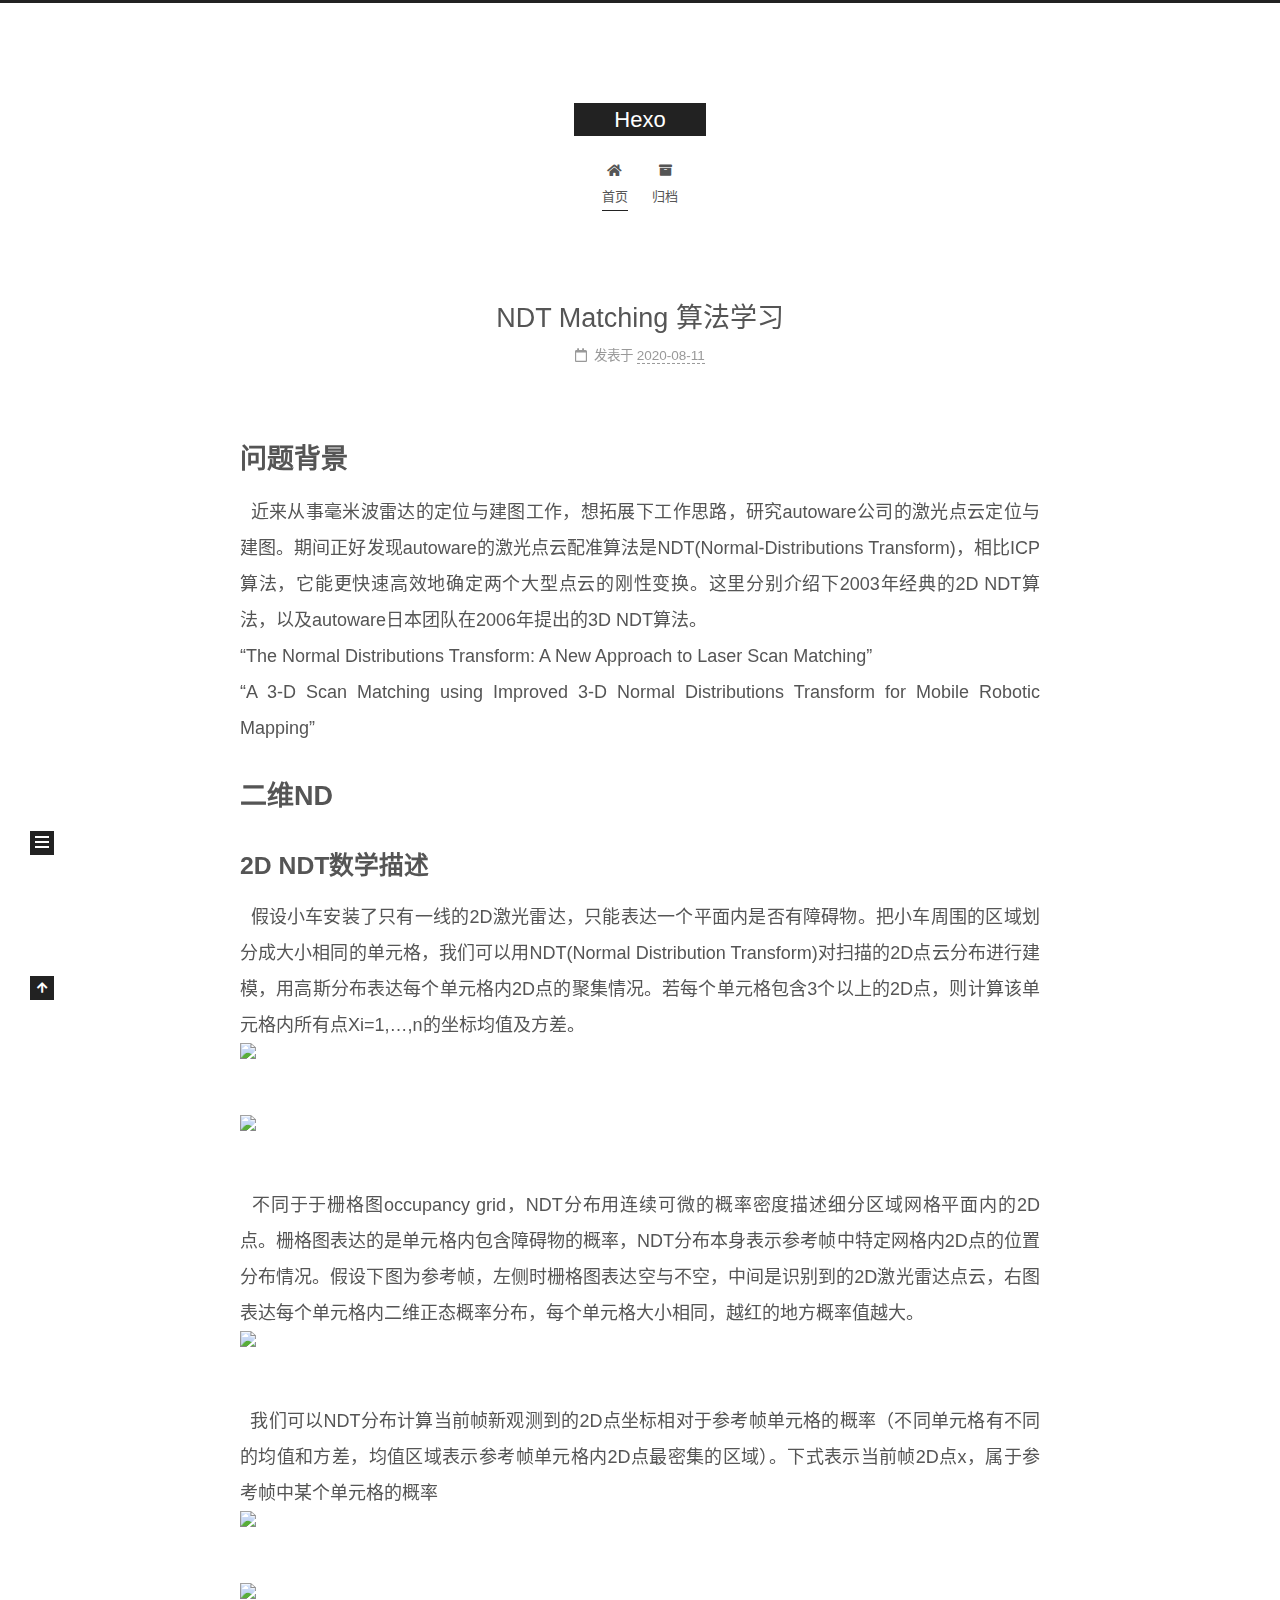
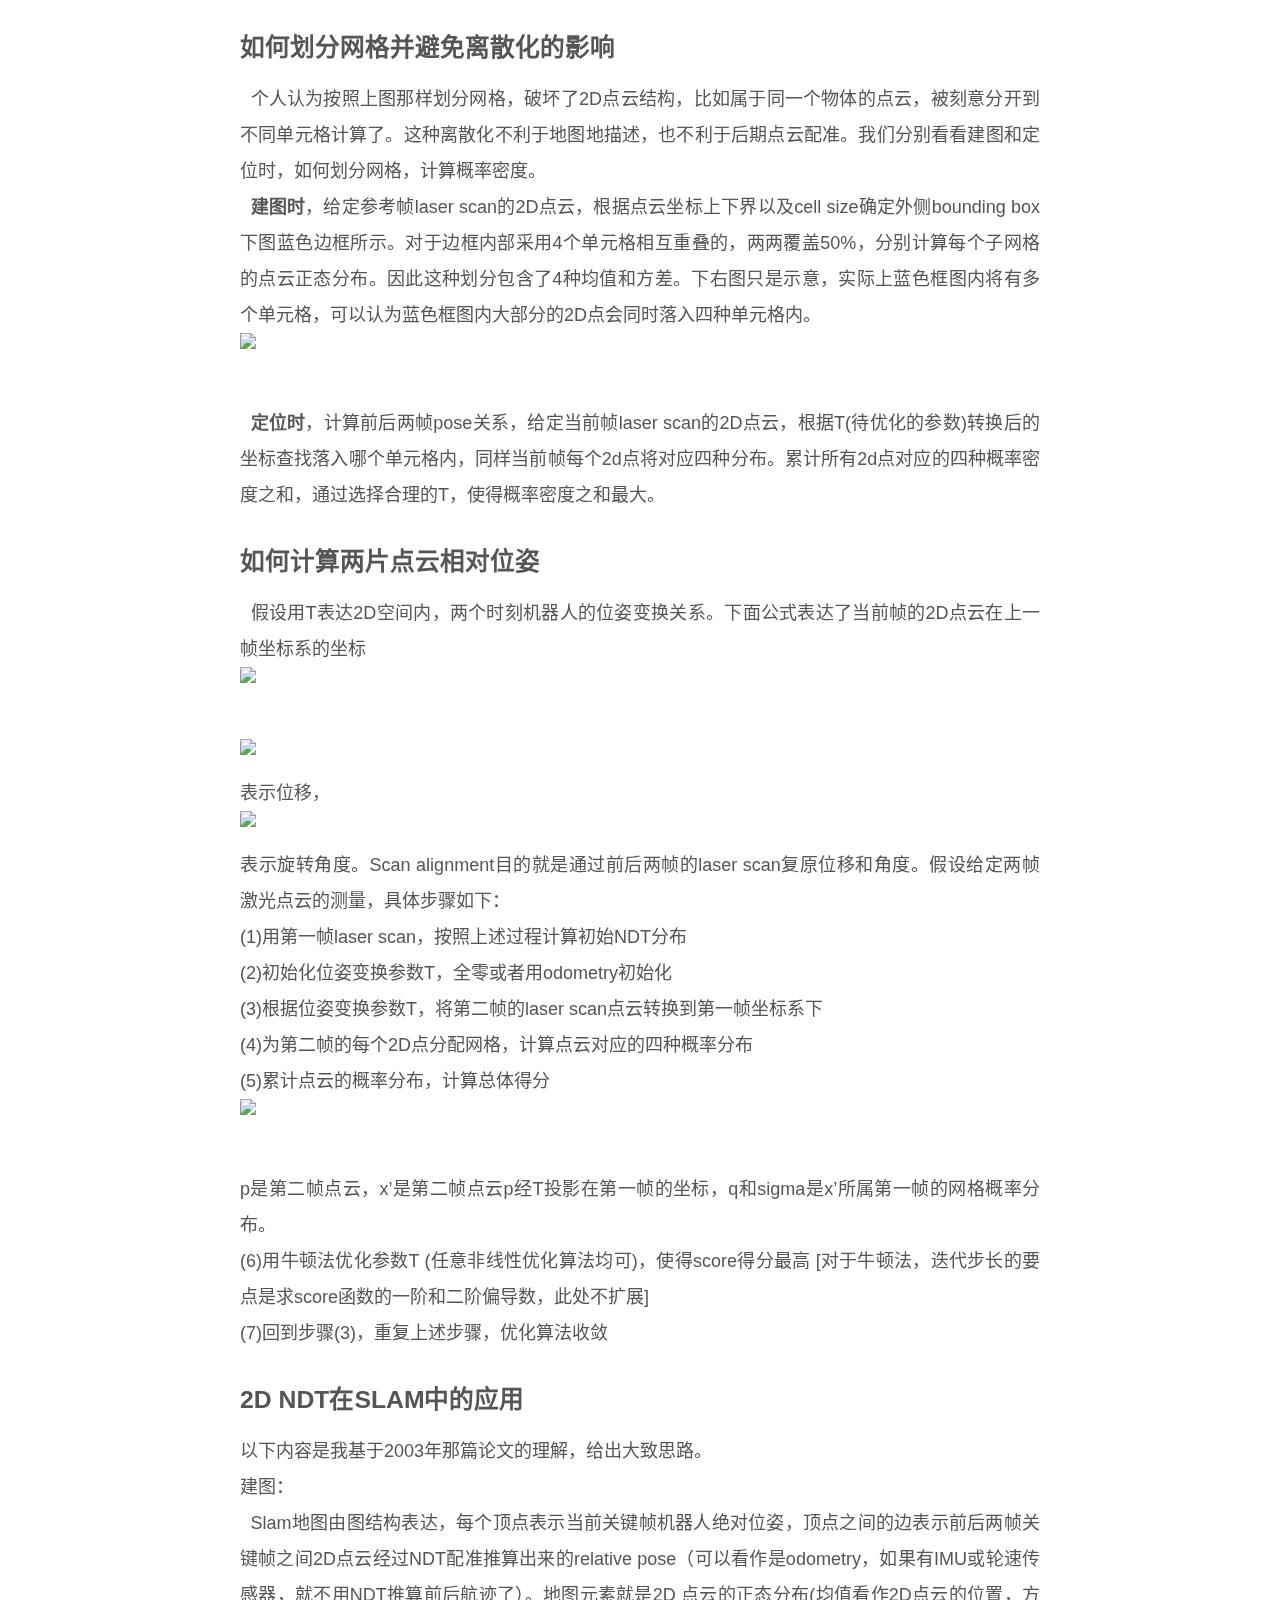
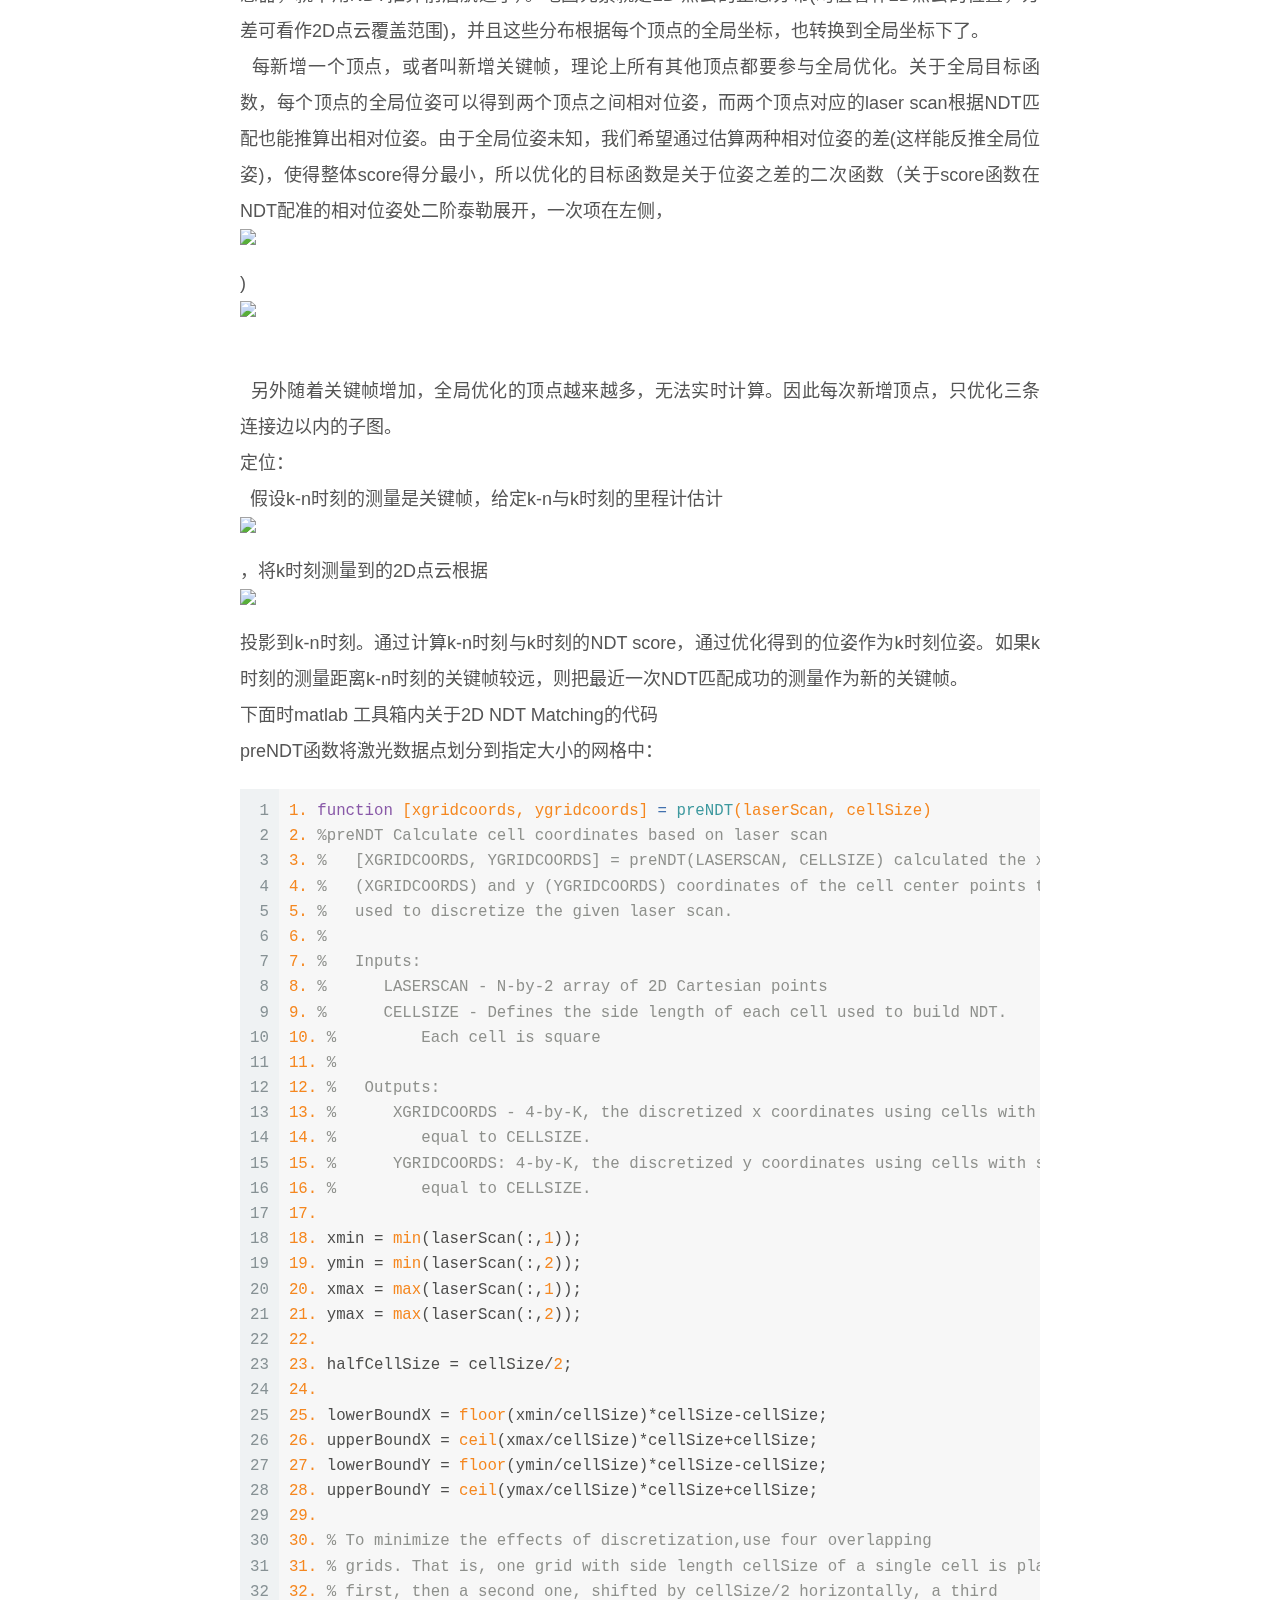
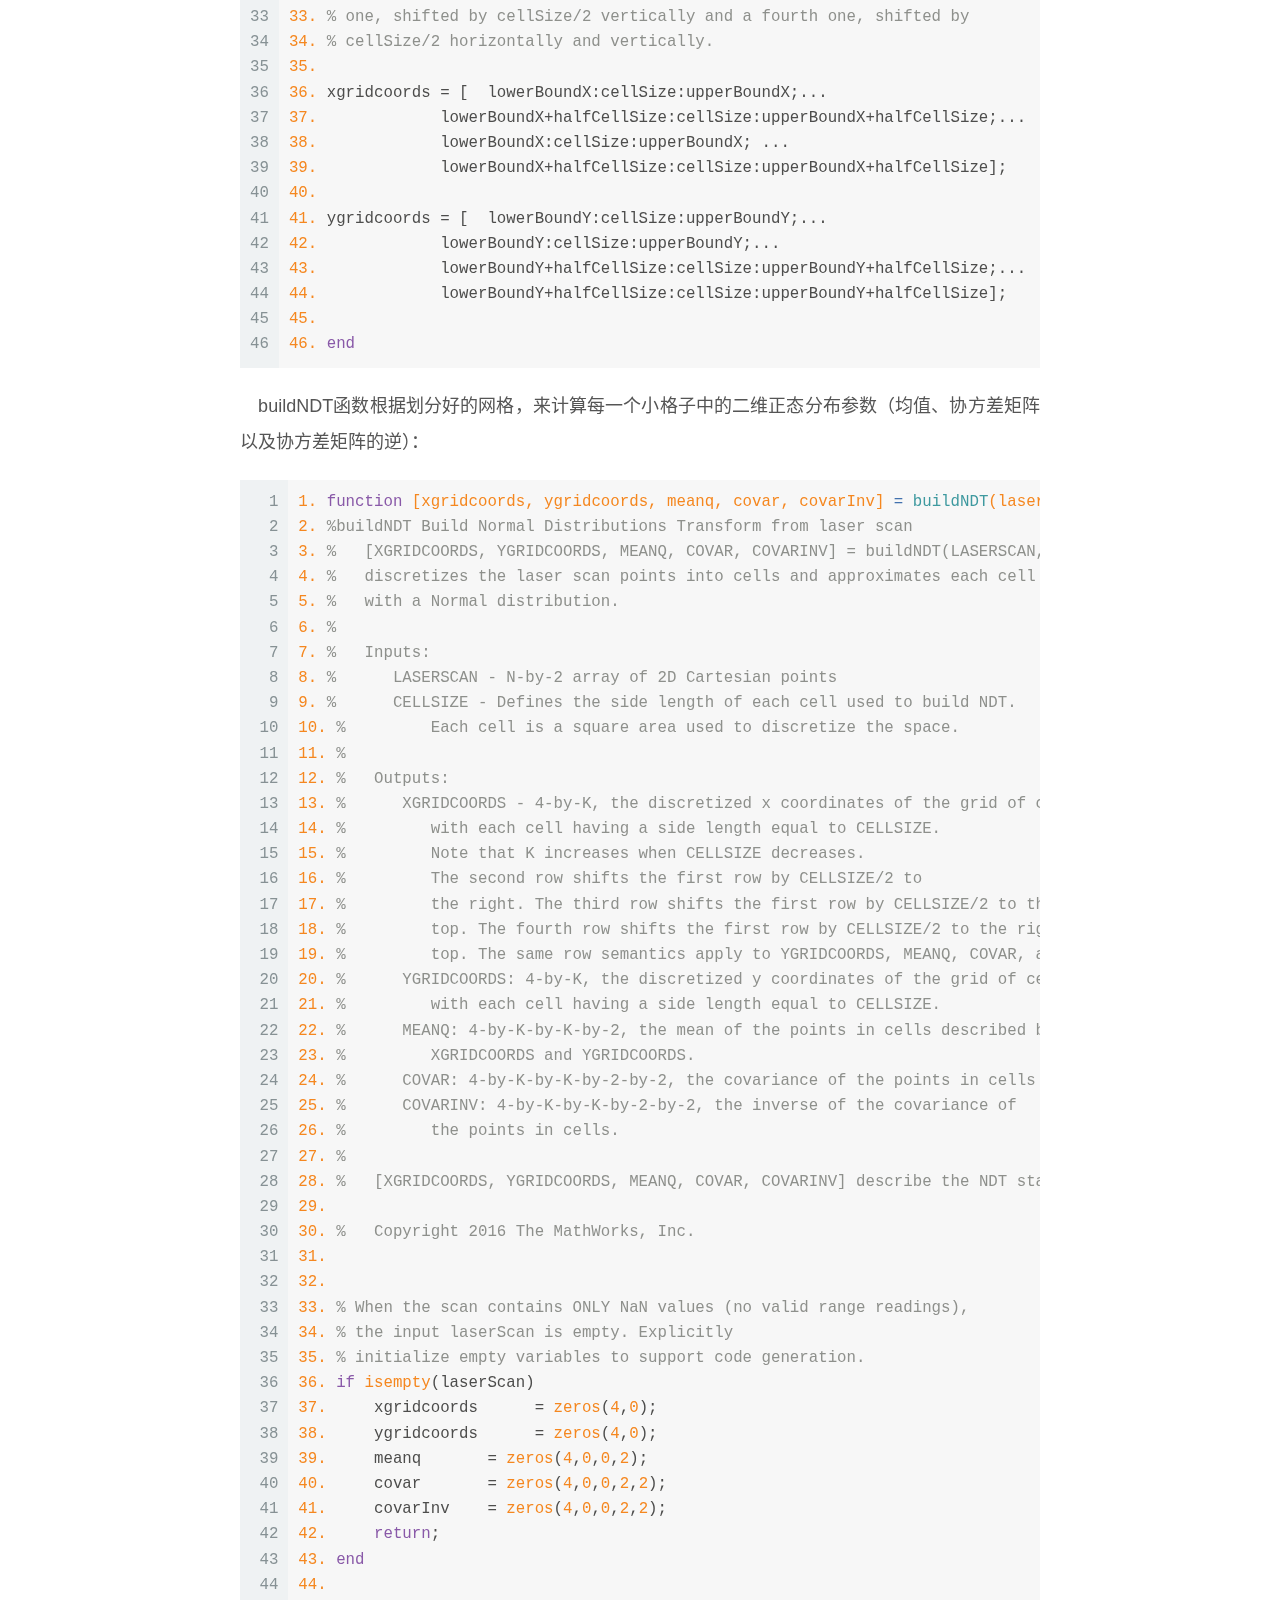
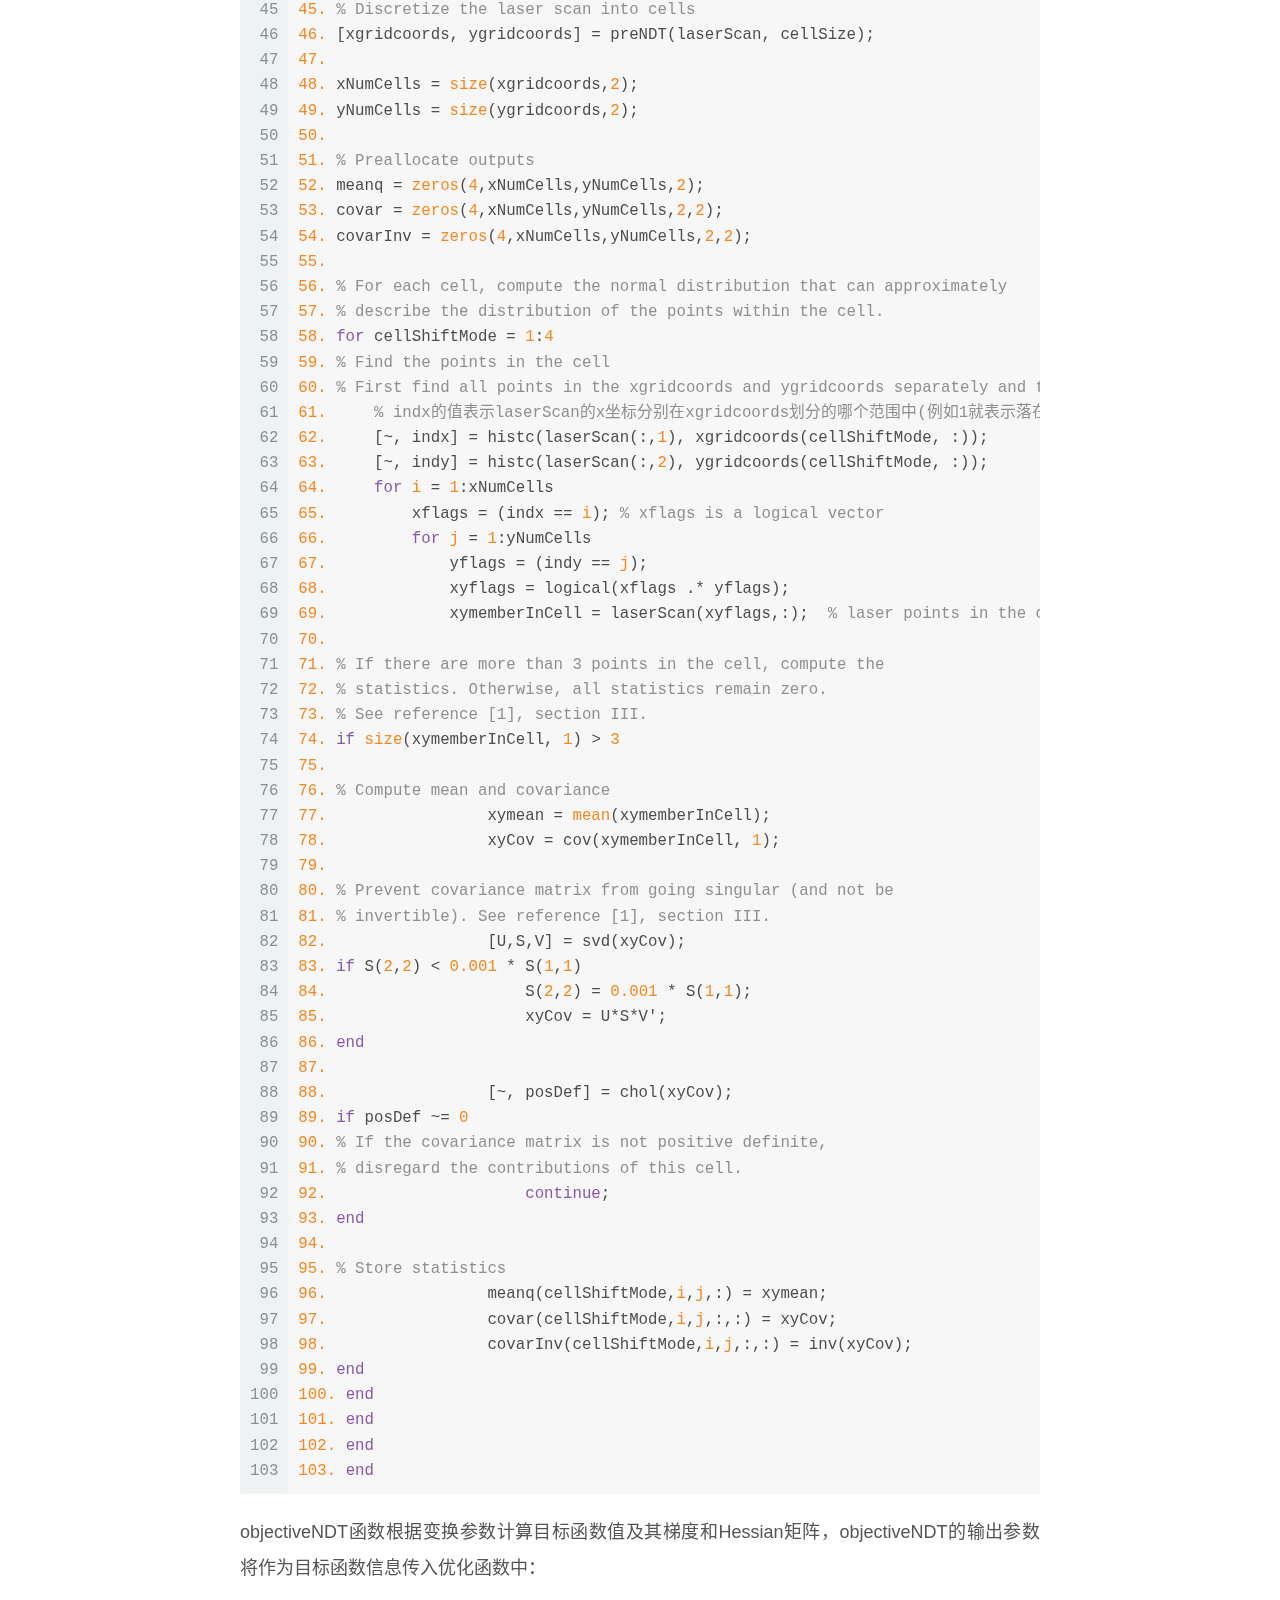
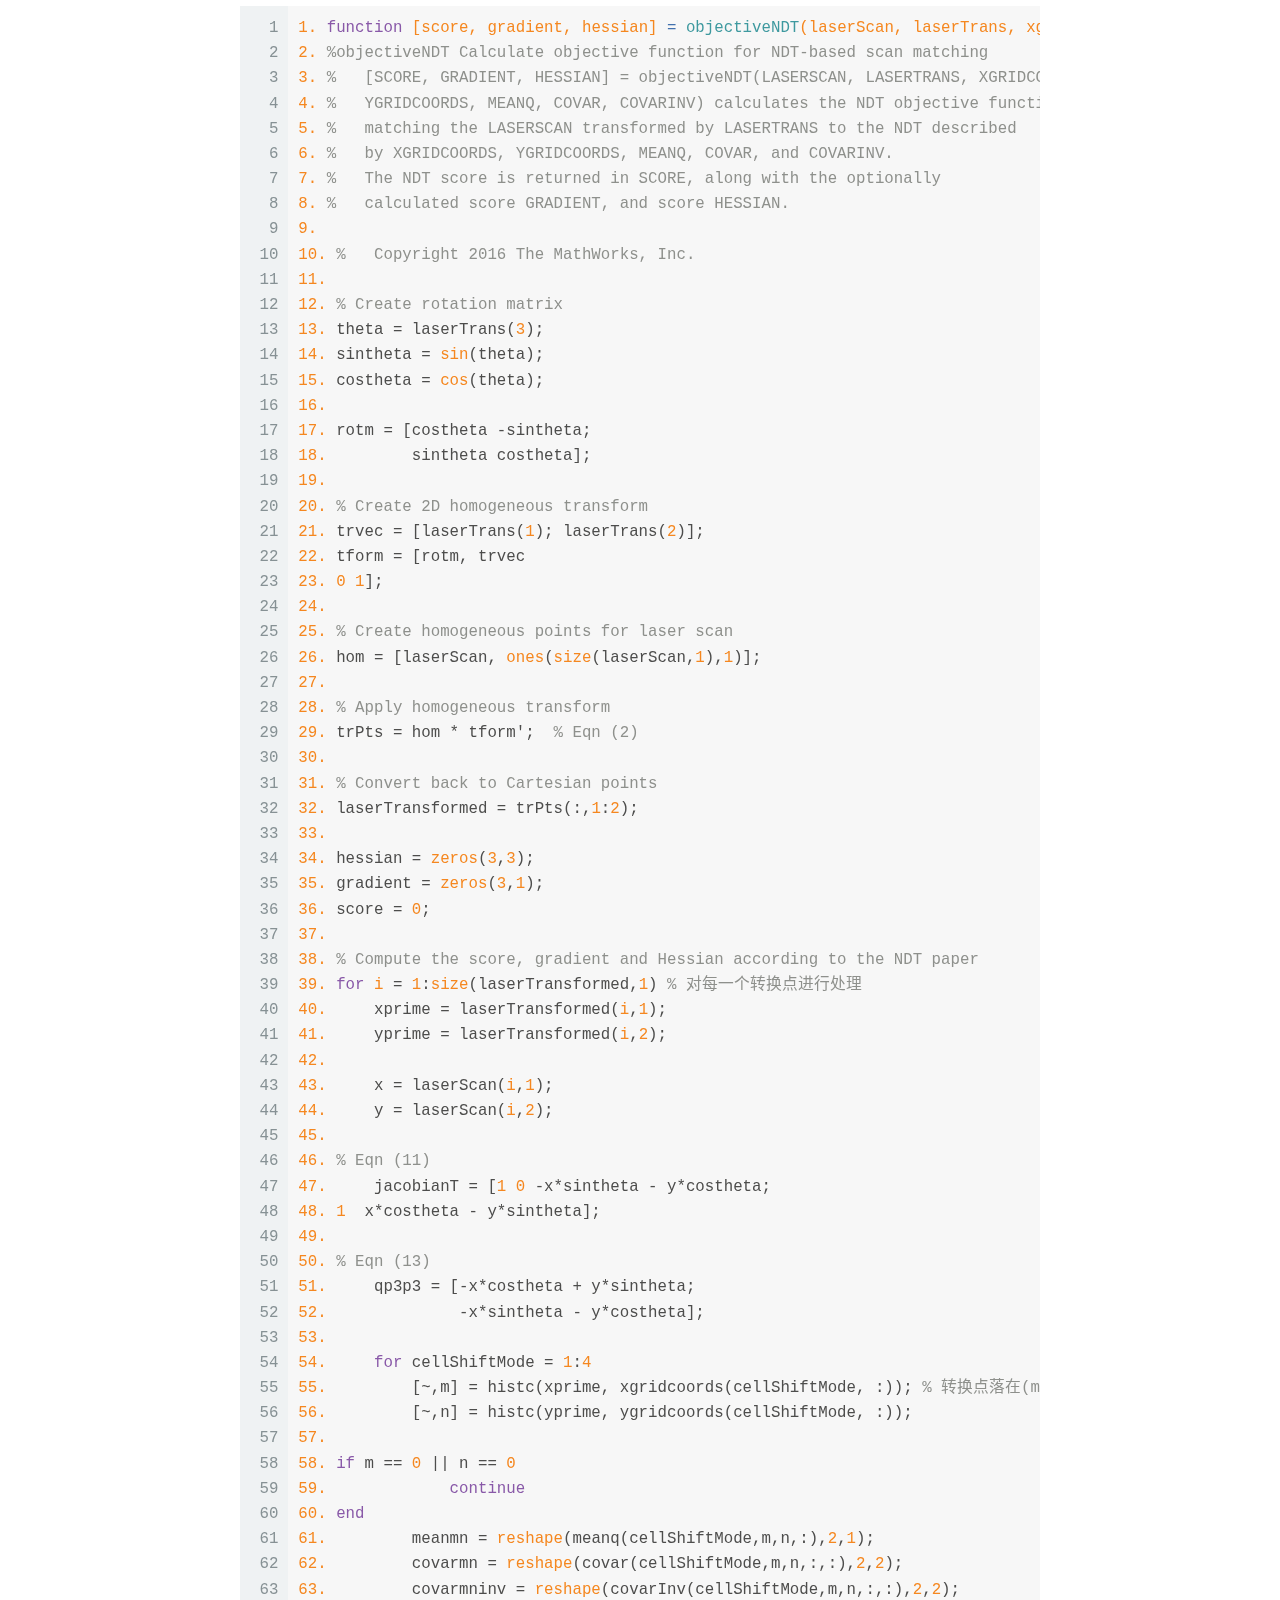
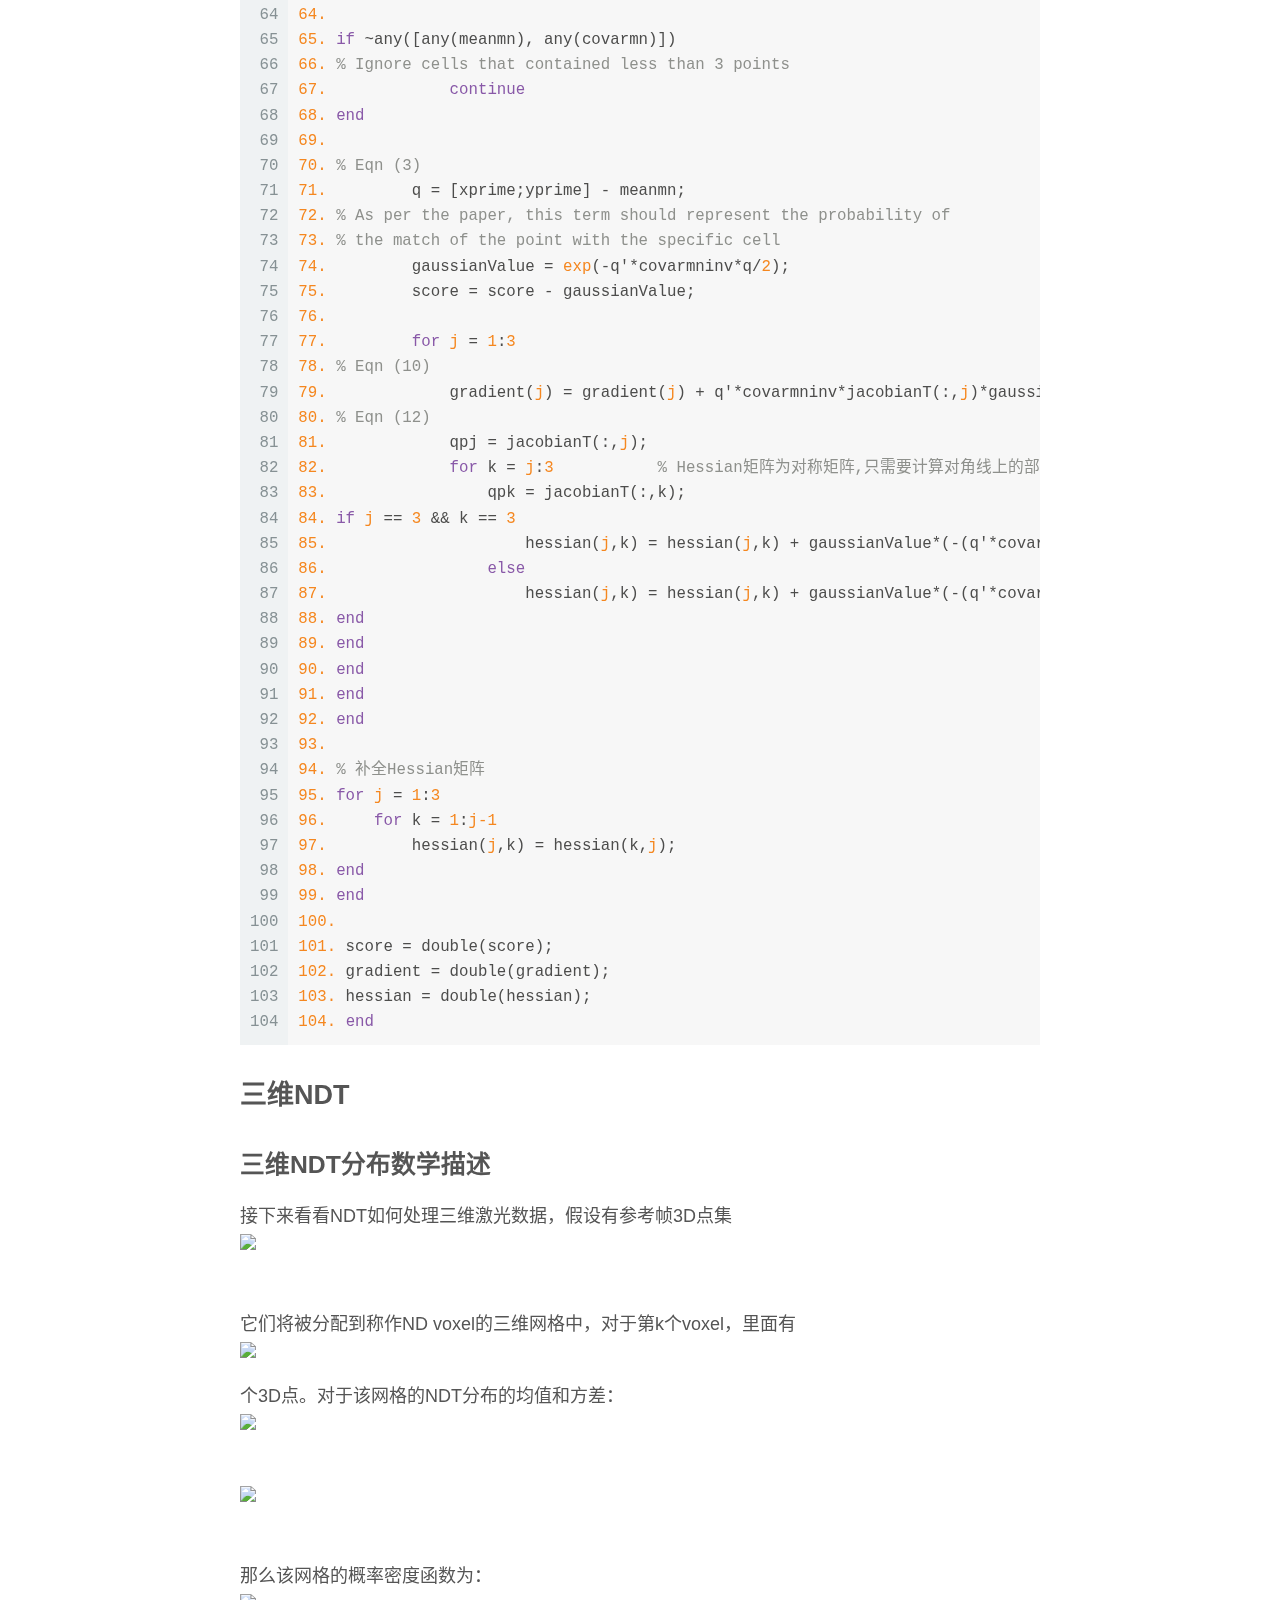
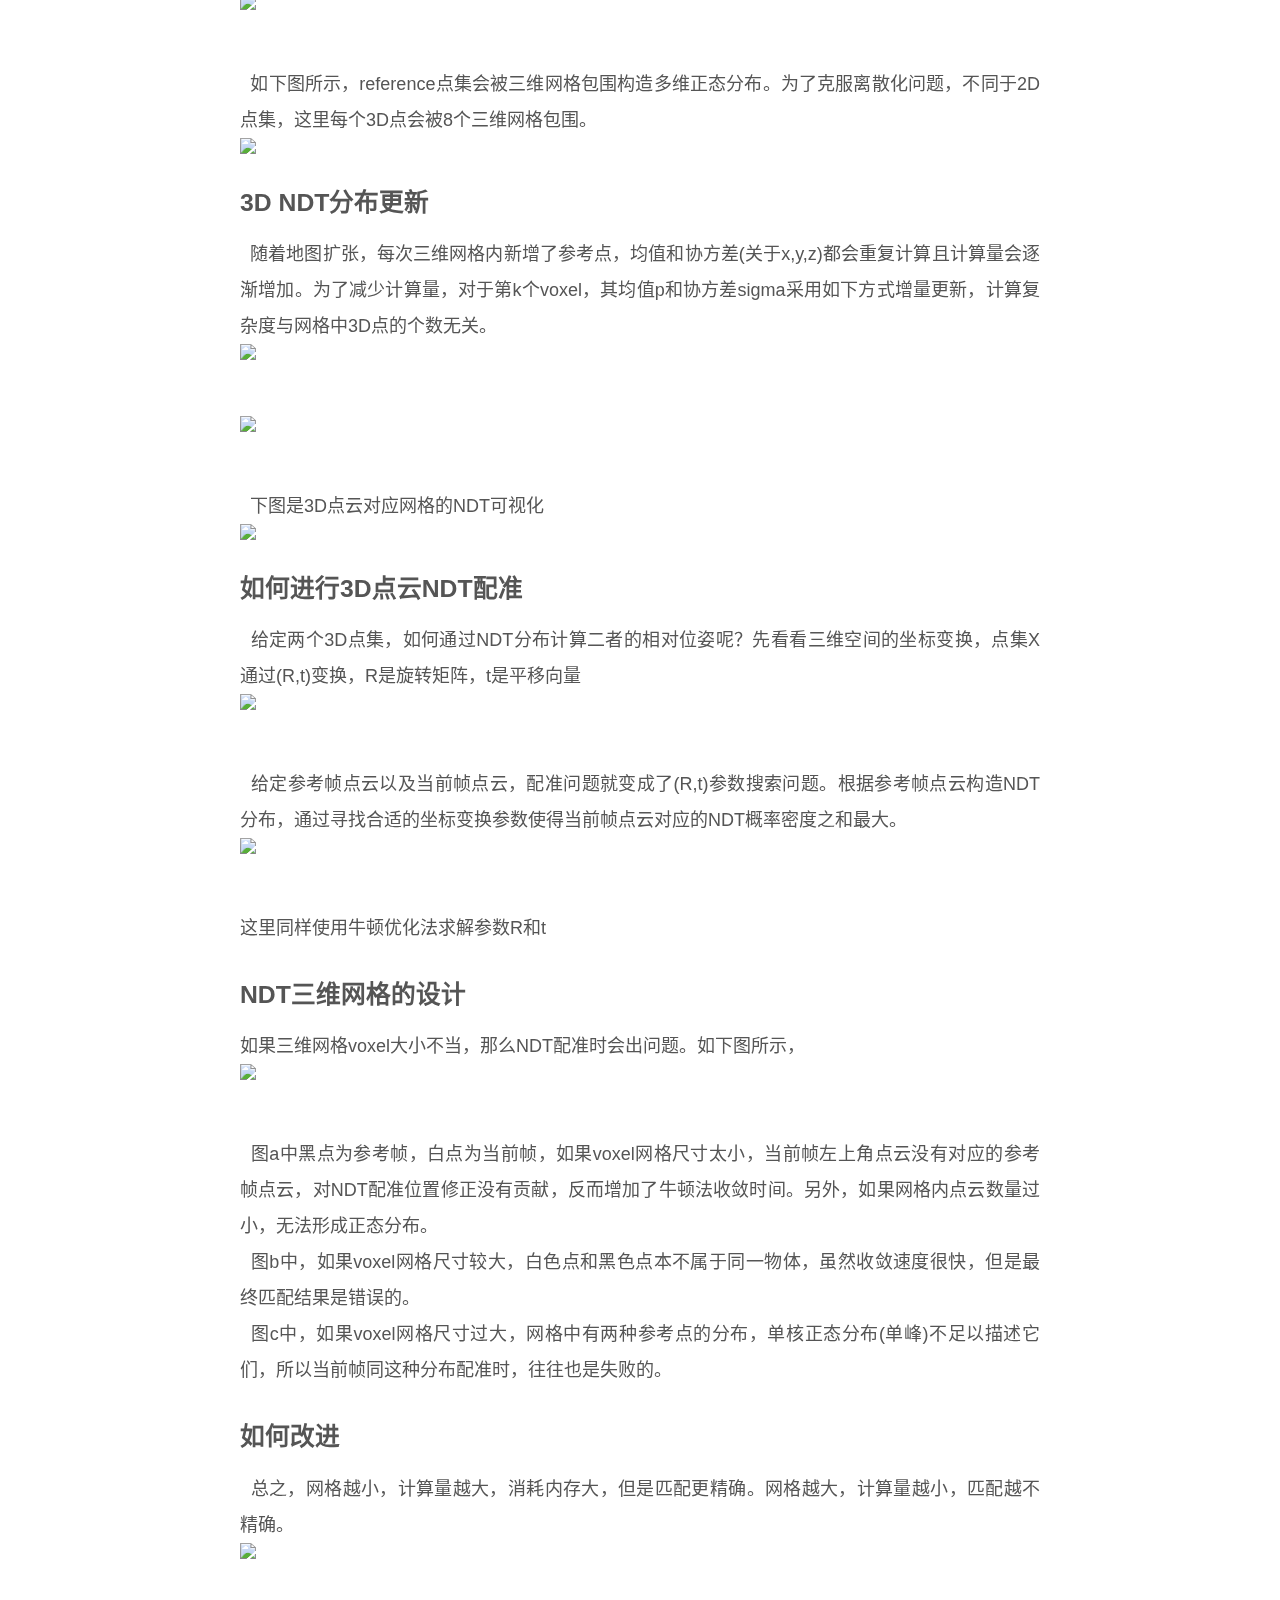
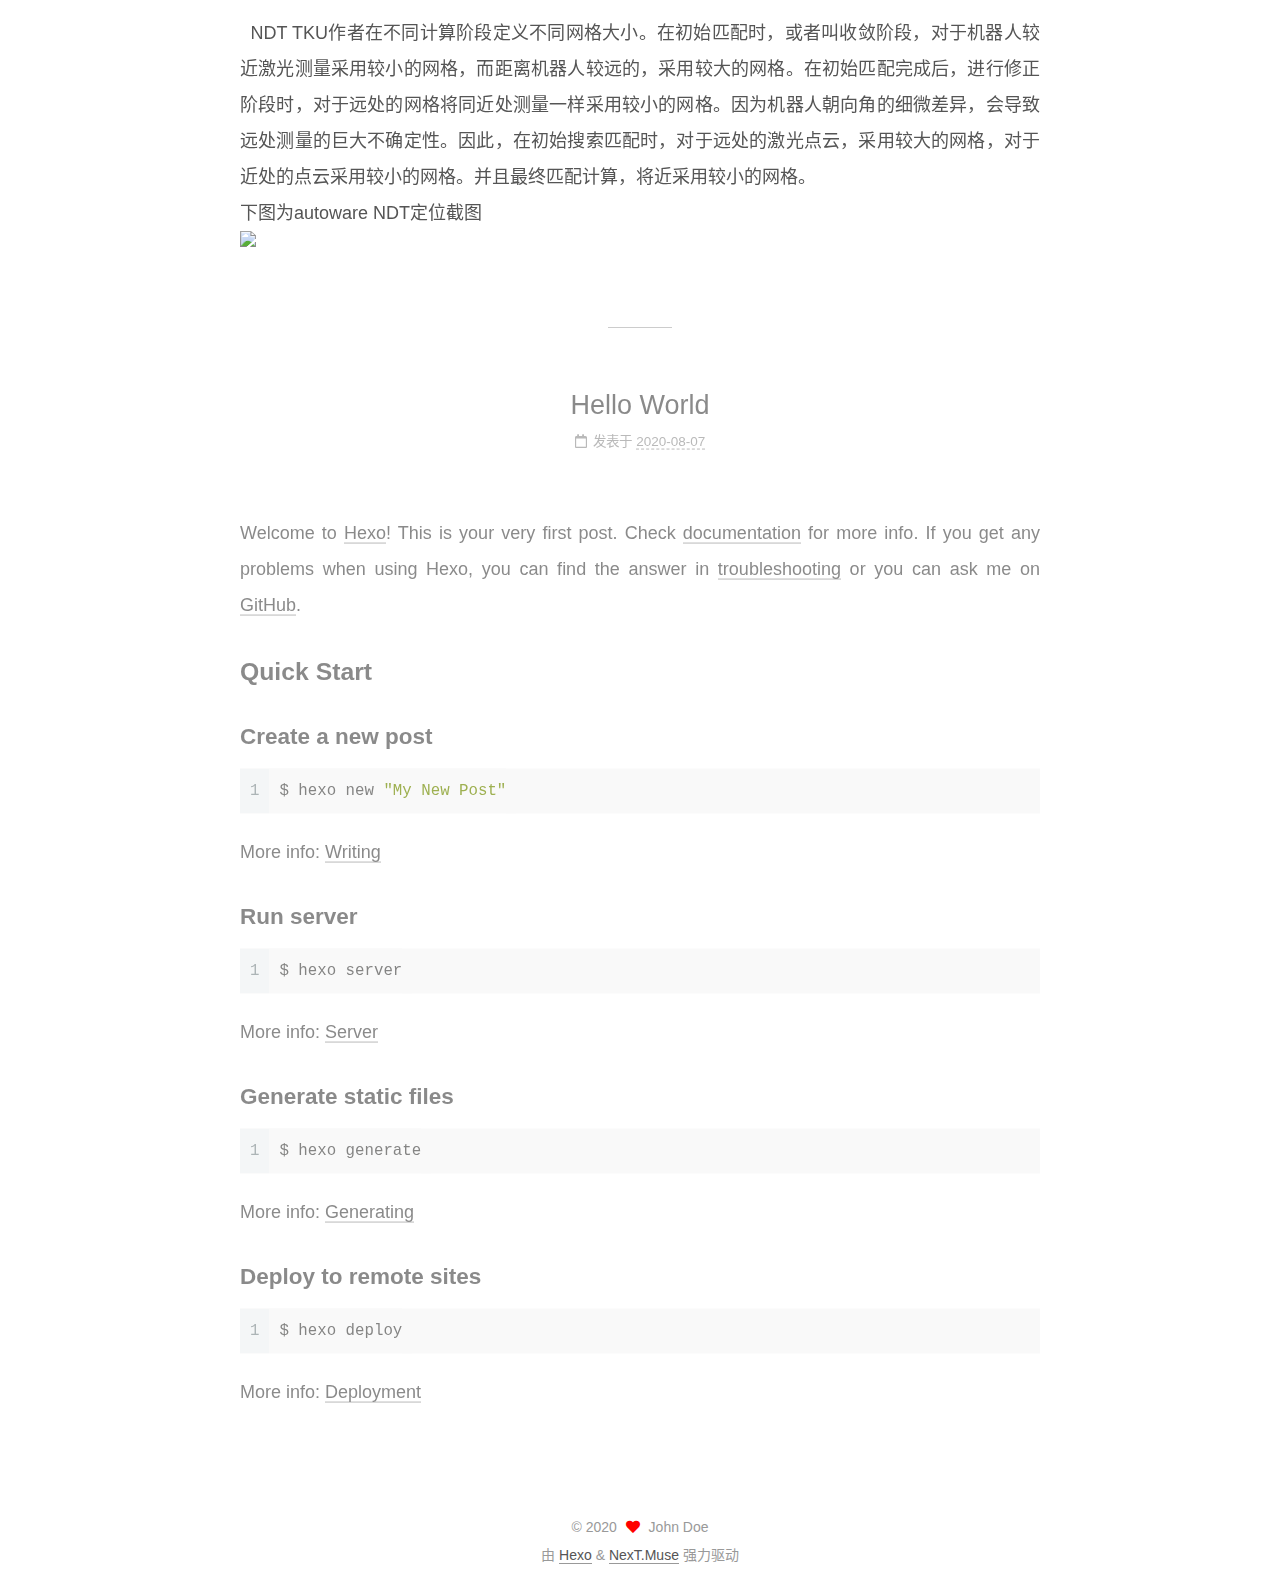
==== commit 67cd0d57: "站点更新:2020-08-11 16:04:48" ====
--- a/index.html
+++ b/index.html
@@ -141,6 +141,79 @@
 
           <div class="content index posts-expand">
             
+      
+  
+  
+  <article itemscope itemtype="http://schema.org/Article" class="post-block" lang="zh-CN">
+    <link itemprop="mainEntityOfPage" href="http://daxiongai.github.io/2020/08/11/NDT%20Matching%20%E7%AE%97%E6%B3%95%E5%AD%A6%E4%B9%A0/">
+
+    <span hidden itemprop="author" itemscope itemtype="http://schema.org/Person">
+      <meta itemprop="image" content="/images/avatar.gif">
+      <meta itemprop="name" content="John Doe">
+      <meta itemprop="description" content="">
+    </span>
+
+    <span hidden itemprop="publisher" itemscope itemtype="http://schema.org/Organization">
+      <meta itemprop="name" content="Hexo">
+    </span>
+      <header class="post-header">
+        <h2 class="post-title" itemprop="name headline">
+          
+            <a href="/2020/08/11/NDT%20Matching%20%E7%AE%97%E6%B3%95%E5%AD%A6%E4%B9%A0/" class="post-title-link" itemprop="url">NDT Matching 算法学习</a>
+        </h2>
+
+        <div class="post-meta">
+            <span class="post-meta-item">
+              <span class="post-meta-item-icon">
+                <i class="far fa-calendar"></i>
+              </span>
+              <span class="post-meta-item-text">发表于</span>
+
+              <time title="创建时间：2020-08-11 16:04:42" itemprop="dateCreated datePublished" datetime="2020-08-11T16:04:42+08:00">2020-08-11</time>
+            </span>
+
+          
+
+        </div>
+      </header>
+
+    
+    
+    
+    <div class="post-body" itemprop="articleBody">
+
+      
+          <h1 id="问题背景"><a href="#问题背景" class="headerlink" title="问题背景"></a><strong>问题背景</strong></h1><p>  近来从事毫米波雷达的定位与建图工作，想拓展下工作思路，研究autoware公司的激光点云定位与建图。期间正好发现autoware的激光点云配准算法是NDT(Normal-Distributions Transform)，相比ICP算法，它能更快速高效地确定两个大型点云的刚性变换。这里分别介绍下2003年经典的2D NDT算法，以及autoware日本团队在2006年提出的3D NDT算法。<br>“The Normal Distributions Transform: A New Approach to Laser Scan Matching”<br>“A 3-D Scan Matching using Improved 3-D Normal Distributions Transform for Mobile Robotic Mapping”
+ </p>
+<h1 id="二维ND"><a href="#二维ND" class="headerlink" title="二维ND"></a>二维ND</h1><h2 id="2D-NDT数学描述"><a href="#2D-NDT数学描述" class="headerlink" title="2D NDT数学描述"></a>2D NDT数学描述</h2><p>  假设小车安装了只有一线的2D激光雷达，只能表达一个平面内是否有障碍物。把小车周围的区域划分成大小相同的单元格，我们可以用NDT(Normal Distribution Transform)对扫描的2D点云分布进行建模，用高斯分布表达每个单元格内2D点的聚集情况。若每个单元格包含3个以上的2D点，则计算该单元格内所有点Xi=1,…,n的坐标均值及方差。<br><img src="https://cdn.nlark.com/yuque/0/2020/png/2158811/1597132135515-edb73bc3-1ea8-444b-92fa-bd2e171069d5.png#align=left&display=inline&height=59&margin=%5Bobject%20Object%5D&originHeight=59&originWidth=96&size=0&status=done&style=none&width=96"><br><img src="https://cdn.nlark.com/yuque/0/2020/png/2158811/1597132135607-29ced738-05f9-49cd-bca2-bec92edbe81b.png#align=left&display=inline&height=60&margin=%5Bobject%20Object%5D&originHeight=60&originWidth=217&size=0&status=done&style=none&width=217"><br>  不同于于栅格图occupancy grid，NDT分布用连续可微的概率密度描述细分区域网格平面内的2D点。栅格图表达的是单元格内包含障碍物的概率，NDT分布本身表示参考帧中特定网格内2D点的位置分布情况。假设下图为参考帧，左侧时栅格图表达空与不空，中间是识别到的2D激光雷达点云，右图表达每个单元格内二维正态概率分布，每个单元格大小相同，越红的地方概率值越大。<br><img src="https://cdn.nlark.com/yuque/0/2020/png/2158811/1597132135564-e5211655-82f3-42ca-bd41-36600464a645.png#align=left&display=inline&height=205&margin=%5Bobject%20Object%5D&originHeight=179&originWidth=554&size=0&status=done&style=none&width=635"><br>  我们可以NDT分布计算当前帧新观测到的2D点坐标相对于参考帧单元格的概率（不同单元格有不同的均值和方差，均值区域表示参考帧单元格内2D点最密集的区域）。下式表示当前帧2D点x，属于参考帧中某个单元格的概率<img src="https://cdn.nlark.com/yuque/0/2020/gif/2158811/1597132138188-c18f365a-e244-4fb2-adfa-a2f84afd9052.gif#align=left&display=inline&height=18&margin=%5Bobject%20Object%5D&originHeight=18&originWidth=59&size=0&status=done&style=none&width=59"><br><img src="https://cdn.nlark.com/yuque/0/2020/png/2158811/1597132135597-4aa0b771-d0a0-4149-a342-4feb9374af6e.png#align=left&display=inline&height=64&margin=%5Bobject%20Object%5D&originHeight=64&originWidth=281&size=0&status=done&style=none&width=281"></p>
+<h2 id="如何划分网格并避免离散化的影响"><a href="#如何划分网格并避免离散化的影响" class="headerlink" title="如何划分网格并避免离散化的影响"></a>如何划分网格并避免离散化的影响</h2><p>  个人认为按照上图那样划分网格，破坏了2D点云结构，比如属于同一个物体的点云，被刻意分开到不同单元格计算了。这种离散化不利于地图地描述，也不利于后期点云配准。我们分别看看建图和定位时，如何划分网格，计算概率密度。<br>  <strong>建图时</strong>，给定参考帧laser scan的2D点云，根据点云坐标上下界以及cell size确定外侧bounding box下图蓝色边框所示。对于边框内部采用4个单元格相互重叠的，两两覆盖50%，分别计算每个子网格的点云正态分布。因此这种划分包含了4种均值和方差。下右图只是示意，实际上蓝色框图内将有多个单元格，可以认为蓝色框图内大部分的2D点会同时落入四种单元格内。<br><img src="https://cdn.nlark.com/yuque/0/2020/png/2158811/1597132135687-5d81debd-7714-42b5-ac14-62c5bab11c20.png#align=left&display=inline&height=292&margin=%5Bobject%20Object%5D&originHeight=292&originWidth=675&size=0&status=done&style=none&width=675"><br>  <strong>定位时</strong>，计算前后两帧pose关系，给定当前帧laser scan的2D点云，根据T(待优化的参数)转换后的坐标查找落入哪个单元格内，同样当前帧每个2d点将对应四种分布。累计所有2d点对应的四种概率密度之和，通过选择合理的T，使得概率密度之和最大。</p>
+<h2 id="如何计算两片点云相对位姿"><a href="#如何计算两片点云相对位姿" class="headerlink" title="如何计算两片点云相对位姿"></a>如何计算两片点云相对位姿</h2><p>  假设用T表达2D空间内，两个时刻机器人的位姿变换关系。下面公式表达了当前帧的2D点云在上一帧坐标系的坐标<br><img src="https://cdn.nlark.com/yuque/0/2020/png/2158811/1597132135611-a21d23ea-5306-4308-9075-a87c5e6f0a59.png#align=left&display=inline&height=64&margin=%5Bobject%20Object%5D&originHeight=64&originWidth=319&size=0&status=done&style=none&width=319"><br><img src="https://cdn.nlark.com/yuque/0/2020/gif/2158811/1597132144159-ebda4a1e-3466-426d-990a-5f49ce4fe766.gif#align=left&display=inline&height=23&margin=%5Bobject%20Object%5D&originHeight=23&originWidth=55&size=0&status=done&style=none&width=55">表示位移，<img src="https://cdn.nlark.com/yuque/0/2020/gif/2158811/1597132141655-fa8ebc70-59de-426c-9497-4589baf6cd32.gif#align=left&display=inline&height=16&margin=%5Bobject%20Object%5D&originHeight=16&originWidth=11&size=0&status=done&style=none&width=11">表示旋转角度。Scan alignment目的就是通过前后两帧的laser scan复原位移和角度。假设给定两帧激光点云的测量，具体步骤如下：<br>(1)用第一帧laser scan，按照上述过程计算初始NDT分布<br>(2)初始化位姿变换参数T，全零或者用odometry初始化<br>(3)根据位姿变换参数T，将第二帧的laser scan点云转换到第一帧坐标系下<br>(4)为第二帧的每个2D点分配网格，计算点云对应的四种概率分布<br>(5)累计点云的概率分布，计算总体得分<br><img src="https://cdn.nlark.com/yuque/0/2020/png/2158811/1597132135568-9912f9c1-f3d0-4536-93f7-ca30a026fe6e.png#align=left&display=inline&height=73&margin=%5Bobject%20Object%5D&originHeight=73&originWidth=370&size=0&status=done&style=none&width=370"><br>p是第二帧点云，x’是第二帧点云p经T投影在第一帧的坐标，q和sigma是x’所属第一帧的网格概率分布。<br>(6)用牛顿法优化参数T (任意非线性优化算法均可)，使得score得分最高 [对于牛顿法，迭代步长的要点是求score函数的一阶和二阶偏导数，此处不扩展]<br>(7)回到步骤(3)，重复上述步骤，优化算法收敛</p>
+<h2 id="2D-NDT在SLAM中的应用"><a href="#2D-NDT在SLAM中的应用" class="headerlink" title="2D NDT在SLAM中的应用"></a>2D NDT在SLAM中的应用</h2><p>以下内容是我基于2003年那篇论文的理解，给出大致思路。<br>建图：<br>  Slam地图由图结构表达，每个顶点表示当前关键帧机器人绝对位姿，顶点之间的边表示前后两帧关键帧之间2D点云经过NDT配准推算出来的relative pose（可以看作是odometry，如果有IMU或轮速传感器，就不用NDT推算前后航迹了）。地图元素就是2D 点云的正态分布(均值看作2D点云的位置，方差可看作2D点云覆盖范围)，并且这些分布根据每个顶点的全局坐标，也转换到全局坐标下了。<br>  每新增一个顶点，或者叫新增关键帧，理论上所有其他顶点都要参与全局优化。关于全局目标函数，每个顶点的全局位姿可以得到两个顶点之间相对位姿，而两个顶点对应的laser scan根据NDT匹配也能推算出相对位姿。由于全局位姿未知，我们希望通过估算两种相对位姿的差(这样能反推全局位姿)，使得整体score得分最小，所以优化的目标函数是关于位姿之差的二次函数（关于score函数在NDT配准的相对位姿处二阶泰勒展开，一次项在左侧，<img src="https://cdn.nlark.com/yuque/0/2020/gif/2158811/1597132142670-837c0117-0ce8-45f1-a0dc-ed18474ef9bf.gif#align=left&display=inline&height=18&margin=%5Bobject%20Object%5D&originHeight=18&originWidth=158&size=0&status=done&style=none&width=158">)<br><img src="https://cdn.nlark.com/yuque/0/2020/png/2158811/1597132135575-f6e2374e-0b85-4c39-bf97-f8f6d2d5f4fd.png#align=left&display=inline&height=54&margin=%5Bobject%20Object%5D&originHeight=54&originWidth=299&size=0&status=done&style=none&width=299"><br>  另外随着关键帧增加，全局优化的顶点越来越多，无法实时计算。因此每次新增顶点，只优化三条连接边以内的子图。<br>定位：<br>  假设k-n时刻的测量是关键帧，给定k-n与k时刻的里程计估计<img src="https://cdn.nlark.com/yuque/0/2020/gif/2158811/1597132138061-9c471f8c-711d-4615-b005-d9b29e029317.gif#align=left&display=inline&height=12&margin=%5Bobject%20Object%5D&originHeight=12&originWidth=9&size=0&status=done&style=none&width=9">，将k时刻测量到的2D点云根据 <img src="https://cdn.nlark.com/yuque/0/2020/gif/2158811/1597132139238-4a7b606e-9069-4ed6-a2b7-0906a722b62a.gif#align=left&display=inline&height=12&margin=%5Bobject%20Object%5D&originHeight=12&originWidth=9&size=0&status=done&style=none&width=9">投影到k-n时刻。通过计算k-n时刻与k时刻的NDT score，通过优化得到的位姿作为k时刻位姿。如果k时刻的测量距离k-n时刻的关键帧较远，则把最近一次NDT匹配成功的测量作为新的关键帧。<br>下面时matlab 工具箱内关于2D NDT Matching的代码<br>preNDT函数将激光数据点划分到指定大小的网格中：</p>
+<figure class="highlight matlab"><table><tr><td class="gutter"><pre><span class="line">1</span><br><span class="line">2</span><br><span class="line">3</span><br><span class="line">4</span><br><span class="line">5</span><br><span class="line">6</span><br><span class="line">7</span><br><span class="line">8</span><br><span class="line">9</span><br><span class="line">10</span><br><span class="line">11</span><br><span class="line">12</span><br><span class="line">13</span><br><span class="line">14</span><br><span class="line">15</span><br><span class="line">16</span><br><span class="line">17</span><br><span class="line">18</span><br><span class="line">19</span><br><span class="line">20</span><br><span class="line">21</span><br><span class="line">22</span><br><span class="line">23</span><br><span class="line">24</span><br><span class="line">25</span><br><span class="line">26</span><br><span class="line">27</span><br><span class="line">28</span><br><span class="line">29</span><br><span class="line">30</span><br><span class="line">31</span><br><span class="line">32</span><br><span class="line">33</span><br><span class="line">34</span><br><span class="line">35</span><br><span class="line">36</span><br><span class="line">37</span><br><span class="line">38</span><br><span class="line">39</span><br><span class="line">40</span><br><span class="line">41</span><br><span class="line">42</span><br><span class="line">43</span><br><span class="line">44</span><br><span class="line">45</span><br><span class="line">46</span><br></pre></td><td class="code"><pre><span class="line"><span class="number">1.</span> <span class="function"><span class="keyword">function</span> <span class="params">[xgridcoords, ygridcoords]</span> = <span class="title">preNDT</span><span class="params">(laserScan, cellSize)</span></span></span><br><span class="line"><span class="number">2.</span> <span class="comment">%preNDT Calculate cell coordinates based on laser scan</span></span><br><span class="line"><span class="number">3.</span> <span class="comment">%   [XGRIDCOORDS, YGRIDCOORDS] = preNDT(LASERSCAN, CELLSIZE) calculated the x</span></span><br><span class="line"><span class="number">4.</span> <span class="comment">%   (XGRIDCOORDS) and y (YGRIDCOORDS) coordinates of the cell center points that are</span></span><br><span class="line"><span class="number">5.</span> <span class="comment">%   used to discretize the given laser scan.</span></span><br><span class="line"><span class="number">6.</span> <span class="comment">%</span></span><br><span class="line"><span class="number">7.</span> <span class="comment">%   Inputs:</span></span><br><span class="line"><span class="number">8.</span> <span class="comment">%      LASERSCAN - N-by-2 array of 2D Cartesian points</span></span><br><span class="line"><span class="number">9.</span> <span class="comment">%      CELLSIZE - Defines the side length of each cell used to build NDT.</span></span><br><span class="line"><span class="number">10.</span> <span class="comment">%         Each cell is square</span></span><br><span class="line"><span class="number">11.</span> <span class="comment">%</span></span><br><span class="line"><span class="number">12.</span> <span class="comment">%   Outputs:</span></span><br><span class="line"><span class="number">13.</span> <span class="comment">%      XGRIDCOORDS - 4-by-K, the discretized x coordinates using cells with size</span></span><br><span class="line"><span class="number">14.</span> <span class="comment">%         equal to CELLSIZE.</span></span><br><span class="line"><span class="number">15.</span> <span class="comment">%      YGRIDCOORDS: 4-by-K, the discretized y coordinates using cells with size</span></span><br><span class="line"><span class="number">16.</span> <span class="comment">%         equal to CELLSIZE.</span></span><br><span class="line"><span class="number">17.</span> </span><br><span class="line"><span class="number">18.</span> xmin = <span class="built_in">min</span>(laserScan(:,<span class="number">1</span>));</span><br><span class="line"><span class="number">19.</span> ymin = <span class="built_in">min</span>(laserScan(:,<span class="number">2</span>));</span><br><span class="line"><span class="number">20.</span> xmax = <span class="built_in">max</span>(laserScan(:,<span class="number">1</span>));</span><br><span class="line"><span class="number">21.</span> ymax = <span class="built_in">max</span>(laserScan(:,<span class="number">2</span>));</span><br><span class="line"><span class="number">22.</span> </span><br><span class="line"><span class="number">23.</span> halfCellSize = cellSize/<span class="number">2</span>;</span><br><span class="line"><span class="number">24.</span> </span><br><span class="line"><span class="number">25.</span> lowerBoundX = <span class="built_in">floor</span>(xmin/cellSize)*cellSize-cellSize;</span><br><span class="line"><span class="number">26.</span> upperBoundX = <span class="built_in">ceil</span>(xmax/cellSize)*cellSize+cellSize;</span><br><span class="line"><span class="number">27.</span> lowerBoundY = <span class="built_in">floor</span>(ymin/cellSize)*cellSize-cellSize;</span><br><span class="line"><span class="number">28.</span> upperBoundY = <span class="built_in">ceil</span>(ymax/cellSize)*cellSize+cellSize;</span><br><span class="line"><span class="number">29.</span> </span><br><span class="line"><span class="number">30.</span> <span class="comment">% To minimize the effects of discretization,use four overlapping</span></span><br><span class="line"><span class="number">31.</span> <span class="comment">% grids. That is, one grid with side length cellSize of a single cell is placed</span></span><br><span class="line"><span class="number">32.</span> <span class="comment">% first, then a second one, shifted by cellSize/2 horizontally, a third</span></span><br><span class="line"><span class="number">33.</span> <span class="comment">% one, shifted by cellSize/2 vertically and a fourth one, shifted by</span></span><br><span class="line"><span class="number">34.</span> <span class="comment">% cellSize/2 horizontally and vertically.</span></span><br><span class="line"><span class="number">35.</span> </span><br><span class="line"><span class="number">36.</span> xgridcoords = [  lowerBoundX:cellSize:upperBoundX;...                       <span class="comment">% Grid of cells in position 1</span></span><br><span class="line"><span class="number">37.</span>             lowerBoundX+halfCellSize:cellSize:upperBoundX+halfCellSize;...  <span class="comment">% Grid of cells in position 2 (X Right, Y Same)</span></span><br><span class="line"><span class="number">38.</span>             lowerBoundX:cellSize:upperBoundX; ...                           <span class="comment">% Grid of cells in position 3 (X Same, Y Up)    </span></span><br><span class="line"><span class="number">39.</span>             lowerBoundX+halfCellSize:cellSize:upperBoundX+halfCellSize];    <span class="comment">% Grid of cells in position 4 (X Right, Y Up)</span></span><br><span class="line"><span class="number">40.</span> </span><br><span class="line"><span class="number">41.</span> ygridcoords = [  lowerBoundY:cellSize:upperBoundY;...                         <span class="comment">% Grid of cells in position 1</span></span><br><span class="line"><span class="number">42.</span>             lowerBoundY:cellSize:upperBoundY;...                            <span class="comment">% Grid of cells in position 2 (X Right, Y Same)</span></span><br><span class="line"><span class="number">43.</span>             lowerBoundY+halfCellSize:cellSize:upperBoundY+halfCellSize;...  <span class="comment">% Grid of cells in position 3 (X Same, Y Up)    </span></span><br><span class="line"><span class="number">44.</span>             lowerBoundY+halfCellSize:cellSize:upperBoundY+halfCellSize];    <span class="comment">% Grid of cells in position 4 (X Right, Y Up)</span></span><br><span class="line"><span class="number">45.</span> </span><br><span class="line"><span class="number">46.</span> <span class="keyword">end</span></span><br></pre></td></tr></table></figure>
+<p>　buildNDT函数根据划分好的网格，来计算每一个小格子中的二维正态分布参数（均值、协方差矩阵以及协方差矩阵的逆）：</p>
+<figure class="highlight matlab"><table><tr><td class="gutter"><pre><span class="line">1</span><br><span class="line">2</span><br><span class="line">3</span><br><span class="line">4</span><br><span class="line">5</span><br><span class="line">6</span><br><span class="line">7</span><br><span class="line">8</span><br><span class="line">9</span><br><span class="line">10</span><br><span class="line">11</span><br><span class="line">12</span><br><span class="line">13</span><br><span class="line">14</span><br><span class="line">15</span><br><span class="line">16</span><br><span class="line">17</span><br><span class="line">18</span><br><span class="line">19</span><br><span class="line">20</span><br><span class="line">21</span><br><span class="line">22</span><br><span class="line">23</span><br><span class="line">24</span><br><span class="line">25</span><br><span class="line">26</span><br><span class="line">27</span><br><span class="line">28</span><br><span class="line">29</span><br><span class="line">30</span><br><span class="line">31</span><br><span class="line">32</span><br><span class="line">33</span><br><span class="line">34</span><br><span class="line">35</span><br><span class="line">36</span><br><span class="line">37</span><br><span class="line">38</span><br><span class="line">39</span><br><span class="line">40</span><br><span class="line">41</span><br><span class="line">42</span><br><span class="line">43</span><br><span class="line">44</span><br><span class="line">45</span><br><span class="line">46</span><br><span class="line">47</span><br><span class="line">48</span><br><span class="line">49</span><br><span class="line">50</span><br><span class="line">51</span><br><span class="line">52</span><br><span class="line">53</span><br><span class="line">54</span><br><span class="line">55</span><br><span class="line">56</span><br><span class="line">57</span><br><span class="line">58</span><br><span class="line">59</span><br><span class="line">60</span><br><span class="line">61</span><br><span class="line">62</span><br><span class="line">63</span><br><span class="line">64</span><br><span class="line">65</span><br><span class="line">66</span><br><span class="line">67</span><br><span class="line">68</span><br><span class="line">69</span><br><span class="line">70</span><br><span class="line">71</span><br><span class="line">72</span><br><span class="line">73</span><br><span class="line">74</span><br><span class="line">75</span><br><span class="line">76</span><br><span class="line">77</span><br><span class="line">78</span><br><span class="line">79</span><br><span class="line">80</span><br><span class="line">81</span><br><span class="line">82</span><br><span class="line">83</span><br><span class="line">84</span><br><span class="line">85</span><br><span class="line">86</span><br><span class="line">87</span><br><span class="line">88</span><br><span class="line">89</span><br><span class="line">90</span><br><span class="line">91</span><br><span class="line">92</span><br><span class="line">93</span><br><span class="line">94</span><br><span class="line">95</span><br><span class="line">96</span><br><span class="line">97</span><br><span class="line">98</span><br><span class="line">99</span><br><span class="line">100</span><br><span class="line">101</span><br><span class="line">102</span><br><span class="line">103</span><br></pre></td><td class="code"><pre><span class="line"><span class="number">1.</span> <span class="function"><span class="keyword">function</span> <span class="params">[xgridcoords, ygridcoords, meanq, covar, covarInv]</span> = <span class="title">buildNDT</span><span class="params">(laserScan, cellSize)</span></span></span><br><span class="line"><span class="number">2.</span> <span class="comment">%buildNDT Build Normal Distributions Transform from laser scan</span></span><br><span class="line"><span class="number">3.</span> <span class="comment">%   [XGRIDCOORDS, YGRIDCOORDS, MEANQ, COVAR, COVARINV] = buildNDT(LASERSCAN, CELLSIZE)</span></span><br><span class="line"><span class="number">4.</span> <span class="comment">%   discretizes the laser scan points into cells and approximates each cell</span></span><br><span class="line"><span class="number">5.</span> <span class="comment">%   with a Normal distribution.</span></span><br><span class="line"><span class="number">6.</span> <span class="comment">%</span></span><br><span class="line"><span class="number">7.</span> <span class="comment">%   Inputs:</span></span><br><span class="line"><span class="number">8.</span> <span class="comment">%      LASERSCAN - N-by-2 array of 2D Cartesian points</span></span><br><span class="line"><span class="number">9.</span> <span class="comment">%      CELLSIZE - Defines the side length of each cell used to build NDT.</span></span><br><span class="line"><span class="number">10.</span> <span class="comment">%         Each cell is a square area used to discretize the space.</span></span><br><span class="line"><span class="number">11.</span> <span class="comment">%</span></span><br><span class="line"><span class="number">12.</span> <span class="comment">%   Outputs:</span></span><br><span class="line"><span class="number">13.</span> <span class="comment">%      XGRIDCOORDS - 4-by-K, the discretized x coordinates of the grid of cells, </span></span><br><span class="line"><span class="number">14.</span> <span class="comment">%         with each cell having a side length equal to CELLSIZE.</span></span><br><span class="line"><span class="number">15.</span> <span class="comment">%         Note that K increases when CELLSIZE decreases.</span></span><br><span class="line"><span class="number">16.</span> <span class="comment">%         The second row shifts the first row by CELLSIZE/2 to</span></span><br><span class="line"><span class="number">17.</span> <span class="comment">%         the right. The third row shifts the first row by CELLSIZE/2 to the</span></span><br><span class="line"><span class="number">18.</span> <span class="comment">%         top. The fourth row shifts the first row by CELLSIZE/2 to the right and</span></span><br><span class="line"><span class="number">19.</span> <span class="comment">%         top. The same row semantics apply to YGRIDCOORDS, MEANQ, COVAR, and COVARINV.</span></span><br><span class="line"><span class="number">20.</span> <span class="comment">%      YGRIDCOORDS: 4-by-K, the discretized y coordinates of the grid of cells, </span></span><br><span class="line"><span class="number">21.</span> <span class="comment">%         with each cell having a side length equal to CELLSIZE.</span></span><br><span class="line"><span class="number">22.</span> <span class="comment">%      MEANQ: 4-by-K-by-K-by-2, the mean of the points in cells described by</span></span><br><span class="line"><span class="number">23.</span> <span class="comment">%         XGRIDCOORDS and YGRIDCOORDS.</span></span><br><span class="line"><span class="number">24.</span> <span class="comment">%      COVAR: 4-by-K-by-K-by-2-by-2, the covariance of the points in cells</span></span><br><span class="line"><span class="number">25.</span> <span class="comment">%      COVARINV: 4-by-K-by-K-by-2-by-2, the inverse of the covariance of </span></span><br><span class="line"><span class="number">26.</span> <span class="comment">%         the points in cells.</span></span><br><span class="line"><span class="number">27.</span> <span class="comment">%</span></span><br><span class="line"><span class="number">28.</span> <span class="comment">%   [XGRIDCOORDS, YGRIDCOORDS, MEANQ, COVAR, COVARINV] describe the NDT statistics.</span></span><br><span class="line"><span class="number">29.</span> </span><br><span class="line"><span class="number">30.</span> <span class="comment">%   Copyright 2016 The MathWorks, Inc.</span></span><br><span class="line"><span class="number">31.</span> </span><br><span class="line"><span class="number">32.</span> </span><br><span class="line"><span class="number">33.</span> <span class="comment">% When the scan contains ONLY NaN values (no valid range readings), </span></span><br><span class="line"><span class="number">34.</span> <span class="comment">% the input laserScan is empty. Explicitly</span></span><br><span class="line"><span class="number">35.</span> <span class="comment">% initialize empty variables to support code generation.</span></span><br><span class="line"><span class="number">36.</span> <span class="keyword">if</span> <span class="built_in">isempty</span>(laserScan)</span><br><span class="line"><span class="number">37.</span>     xgridcoords      = <span class="built_in">zeros</span>(<span class="number">4</span>,<span class="number">0</span>);</span><br><span class="line"><span class="number">38.</span>     ygridcoords      = <span class="built_in">zeros</span>(<span class="number">4</span>,<span class="number">0</span>);</span><br><span class="line"><span class="number">39.</span>     meanq       = <span class="built_in">zeros</span>(<span class="number">4</span>,<span class="number">0</span>,<span class="number">0</span>,<span class="number">2</span>);</span><br><span class="line"><span class="number">40.</span>     covar       = <span class="built_in">zeros</span>(<span class="number">4</span>,<span class="number">0</span>,<span class="number">0</span>,<span class="number">2</span>,<span class="number">2</span>);</span><br><span class="line"><span class="number">41.</span>     covarInv    = <span class="built_in">zeros</span>(<span class="number">4</span>,<span class="number">0</span>,<span class="number">0</span>,<span class="number">2</span>,<span class="number">2</span>);</span><br><span class="line"><span class="number">42.</span>     <span class="keyword">return</span>;</span><br><span class="line"><span class="number">43.</span> <span class="keyword">end</span></span><br><span class="line"><span class="number">44.</span> </span><br><span class="line"><span class="number">45.</span> <span class="comment">% Discretize the laser scan into cells</span></span><br><span class="line"><span class="number">46.</span> [xgridcoords, ygridcoords] = preNDT(laserScan, cellSize);</span><br><span class="line"><span class="number">47.</span> </span><br><span class="line"><span class="number">48.</span> xNumCells = <span class="built_in">size</span>(xgridcoords,<span class="number">2</span>);</span><br><span class="line"><span class="number">49.</span> yNumCells = <span class="built_in">size</span>(ygridcoords,<span class="number">2</span>);</span><br><span class="line"><span class="number">50.</span> </span><br><span class="line"><span class="number">51.</span> <span class="comment">% Preallocate outputs</span></span><br><span class="line"><span class="number">52.</span> meanq = <span class="built_in">zeros</span>(<span class="number">4</span>,xNumCells,yNumCells,<span class="number">2</span>);</span><br><span class="line"><span class="number">53.</span> covar = <span class="built_in">zeros</span>(<span class="number">4</span>,xNumCells,yNumCells,<span class="number">2</span>,<span class="number">2</span>);</span><br><span class="line"><span class="number">54.</span> covarInv = <span class="built_in">zeros</span>(<span class="number">4</span>,xNumCells,yNumCells,<span class="number">2</span>,<span class="number">2</span>);</span><br><span class="line"><span class="number">55.</span> </span><br><span class="line"><span class="number">56.</span> <span class="comment">% For each cell, compute the normal distribution that can approximately</span></span><br><span class="line"><span class="number">57.</span> <span class="comment">% describe the distribution of the points within the cell.</span></span><br><span class="line"><span class="number">58.</span> <span class="keyword">for</span> cellShiftMode = <span class="number">1</span>:<span class="number">4</span></span><br><span class="line"><span class="number">59.</span> <span class="comment">% Find the points in the cell</span></span><br><span class="line"><span class="number">60.</span> <span class="comment">% First find all points in the xgridcoords and ygridcoords separately and then combine the result.</span></span><br><span class="line"><span class="number">61.</span>     <span class="comment">% indx的值表示laserScan的x坐标分别在xgridcoords划分的哪个范围中(例如1就表示落在第1个区间;若不在范围中,则返回0)</span></span><br><span class="line"><span class="number">62.</span>     [~, indx] = histc(laserScan(:,<span class="number">1</span>), xgridcoords(cellShiftMode, :)); </span><br><span class="line"><span class="number">63.</span>     [~, indy] = histc(laserScan(:,<span class="number">2</span>), ygridcoords(cellShiftMode, :));</span><br><span class="line"><span class="number">64.</span>     <span class="keyword">for</span> <span class="built_in">i</span> = <span class="number">1</span>:xNumCells</span><br><span class="line"><span class="number">65.</span>         xflags = (indx == <span class="built_in">i</span>); <span class="comment">% xflags is a logical vector</span></span><br><span class="line"><span class="number">66.</span>         <span class="keyword">for</span> <span class="built_in">j</span> = <span class="number">1</span>:yNumCells</span><br><span class="line"><span class="number">67.</span>             yflags = (indy == <span class="built_in">j</span>);</span><br><span class="line"><span class="number">68.</span>             xyflags = logical(xflags .* yflags);</span><br><span class="line"><span class="number">69.</span>             xymemberInCell = laserScan(xyflags,:);  <span class="comment">% laser points in the cell</span></span><br><span class="line"><span class="number">70.</span> </span><br><span class="line"><span class="number">71.</span> <span class="comment">% If there are more than 3 points in the cell, compute the</span></span><br><span class="line"><span class="number">72.</span> <span class="comment">% statistics. Otherwise, all statistics remain zero.</span></span><br><span class="line"><span class="number">73.</span> <span class="comment">% See reference [1], section III.</span></span><br><span class="line"><span class="number">74.</span> <span class="keyword">if</span> <span class="built_in">size</span>(xymemberInCell, <span class="number">1</span>) &gt; <span class="number">3</span></span><br><span class="line"><span class="number">75.</span> </span><br><span class="line"><span class="number">76.</span> <span class="comment">% Compute mean and covariance</span></span><br><span class="line"><span class="number">77.</span>                 xymean = <span class="built_in">mean</span>(xymemberInCell);</span><br><span class="line"><span class="number">78.</span>                 xyCov = cov(xymemberInCell, <span class="number">1</span>);</span><br><span class="line"><span class="number">79.</span> </span><br><span class="line"><span class="number">80.</span> <span class="comment">% Prevent covariance matrix from going singular (and not be</span></span><br><span class="line"><span class="number">81.</span> <span class="comment">% invertible). See reference [1], section III.</span></span><br><span class="line"><span class="number">82.</span>                 [U,S,V] = svd(xyCov);</span><br><span class="line"><span class="number">83.</span> <span class="keyword">if</span> S(<span class="number">2</span>,<span class="number">2</span>) &lt; <span class="number">0.001</span> * S(<span class="number">1</span>,<span class="number">1</span>)</span><br><span class="line"><span class="number">84.</span>                     S(<span class="number">2</span>,<span class="number">2</span>) = <span class="number">0.001</span> * S(<span class="number">1</span>,<span class="number">1</span>);</span><br><span class="line"><span class="number">85.</span>                     xyCov = U*S*V&#x27;;</span><br><span class="line"><span class="number">86.</span> <span class="keyword">end</span></span><br><span class="line"><span class="number">87.</span> </span><br><span class="line"><span class="number">88.</span>                 [~, posDef] = chol(xyCov);                </span><br><span class="line"><span class="number">89.</span> <span class="keyword">if</span> posDef ~= <span class="number">0</span></span><br><span class="line"><span class="number">90.</span> <span class="comment">% If the covariance matrix is not positive definite,</span></span><br><span class="line"><span class="number">91.</span> <span class="comment">% disregard the contributions of this cell.</span></span><br><span class="line"><span class="number">92.</span>                     <span class="keyword">continue</span>;</span><br><span class="line"><span class="number">93.</span> <span class="keyword">end</span></span><br><span class="line"><span class="number">94.</span> </span><br><span class="line"><span class="number">95.</span> <span class="comment">% Store statistics</span></span><br><span class="line"><span class="number">96.</span>                 meanq(cellShiftMode,<span class="built_in">i</span>,<span class="built_in">j</span>,:) = xymean;</span><br><span class="line"><span class="number">97.</span>                 covar(cellShiftMode,<span class="built_in">i</span>,<span class="built_in">j</span>,:,:) = xyCov;</span><br><span class="line"><span class="number">98.</span>                 covarInv(cellShiftMode,<span class="built_in">i</span>,<span class="built_in">j</span>,:,:) = inv(xyCov);                </span><br><span class="line"><span class="number">99.</span> <span class="keyword">end</span></span><br><span class="line"><span class="number">100.</span> <span class="keyword">end</span></span><br><span class="line"><span class="number">101.</span> <span class="keyword">end</span></span><br><span class="line"><span class="number">102.</span> <span class="keyword">end</span></span><br><span class="line"><span class="number">103.</span> <span class="keyword">end</span></span><br></pre></td></tr></table></figure>
+<p>objectiveNDT函数根据变换参数计算目标函数值及其梯度和Hessian矩阵，objectiveNDT的输出参数将作为目标函数信息传入优化函数中：</p>
+<figure class="highlight matlab"><table><tr><td class="gutter"><pre><span class="line">1</span><br><span class="line">2</span><br><span class="line">3</span><br><span class="line">4</span><br><span class="line">5</span><br><span class="line">6</span><br><span class="line">7</span><br><span class="line">8</span><br><span class="line">9</span><br><span class="line">10</span><br><span class="line">11</span><br><span class="line">12</span><br><span class="line">13</span><br><span class="line">14</span><br><span class="line">15</span><br><span class="line">16</span><br><span class="line">17</span><br><span class="line">18</span><br><span class="line">19</span><br><span class="line">20</span><br><span class="line">21</span><br><span class="line">22</span><br><span class="line">23</span><br><span class="line">24</span><br><span class="line">25</span><br><span class="line">26</span><br><span class="line">27</span><br><span class="line">28</span><br><span class="line">29</span><br><span class="line">30</span><br><span class="line">31</span><br><span class="line">32</span><br><span class="line">33</span><br><span class="line">34</span><br><span class="line">35</span><br><span class="line">36</span><br><span class="line">37</span><br><span class="line">38</span><br><span class="line">39</span><br><span class="line">40</span><br><span class="line">41</span><br><span class="line">42</span><br><span class="line">43</span><br><span class="line">44</span><br><span class="line">45</span><br><span class="line">46</span><br><span class="line">47</span><br><span class="line">48</span><br><span class="line">49</span><br><span class="line">50</span><br><span class="line">51</span><br><span class="line">52</span><br><span class="line">53</span><br><span class="line">54</span><br><span class="line">55</span><br><span class="line">56</span><br><span class="line">57</span><br><span class="line">58</span><br><span class="line">59</span><br><span class="line">60</span><br><span class="line">61</span><br><span class="line">62</span><br><span class="line">63</span><br><span class="line">64</span><br><span class="line">65</span><br><span class="line">66</span><br><span class="line">67</span><br><span class="line">68</span><br><span class="line">69</span><br><span class="line">70</span><br><span class="line">71</span><br><span class="line">72</span><br><span class="line">73</span><br><span class="line">74</span><br><span class="line">75</span><br><span class="line">76</span><br><span class="line">77</span><br><span class="line">78</span><br><span class="line">79</span><br><span class="line">80</span><br><span class="line">81</span><br><span class="line">82</span><br><span class="line">83</span><br><span class="line">84</span><br><span class="line">85</span><br><span class="line">86</span><br><span class="line">87</span><br><span class="line">88</span><br><span class="line">89</span><br><span class="line">90</span><br><span class="line">91</span><br><span class="line">92</span><br><span class="line">93</span><br><span class="line">94</span><br><span class="line">95</span><br><span class="line">96</span><br><span class="line">97</span><br><span class="line">98</span><br><span class="line">99</span><br><span class="line">100</span><br><span class="line">101</span><br><span class="line">102</span><br><span class="line">103</span><br><span class="line">104</span><br></pre></td><td class="code"><pre><span class="line"><span class="number">1.</span> <span class="function"><span class="keyword">function</span> <span class="params">[score, gradient, hessian]</span> = <span class="title">objectiveNDT</span><span class="params">(laserScan, laserTrans, xgridcoords, ygridcoords, meanq, covar, covarInv)</span></span></span><br><span class="line"><span class="number">2.</span> <span class="comment">%objectiveNDT Calculate objective function for NDT-based scan matching</span></span><br><span class="line"><span class="number">3.</span> <span class="comment">%   [SCORE, GRADIENT, HESSIAN] = objectiveNDT(LASERSCAN, LASERTRANS, XGRIDCOORDS,</span></span><br><span class="line"><span class="number">4.</span> <span class="comment">%   YGRIDCOORDS, MEANQ, COVAR, COVARINV) calculates the NDT objective function by</span></span><br><span class="line"><span class="number">5.</span> <span class="comment">%   matching the LASERSCAN transformed by LASERTRANS to the NDT described</span></span><br><span class="line"><span class="number">6.</span> <span class="comment">%   by XGRIDCOORDS, YGRIDCOORDS, MEANQ, COVAR, and COVARINV.</span></span><br><span class="line"><span class="number">7.</span> <span class="comment">%   The NDT score is returned in SCORE, along with the optionally</span></span><br><span class="line"><span class="number">8.</span> <span class="comment">%   calculated score GRADIENT, and score HESSIAN.</span></span><br><span class="line"><span class="number">9.</span> </span><br><span class="line"><span class="number">10.</span> <span class="comment">%   Copyright 2016 The MathWorks, Inc.</span></span><br><span class="line"><span class="number">11.</span> </span><br><span class="line"><span class="number">12.</span> <span class="comment">% Create rotation matrix</span></span><br><span class="line"><span class="number">13.</span> theta = laserTrans(<span class="number">3</span>);</span><br><span class="line"><span class="number">14.</span> sintheta = <span class="built_in">sin</span>(theta);</span><br><span class="line"><span class="number">15.</span> costheta = <span class="built_in">cos</span>(theta);</span><br><span class="line"><span class="number">16.</span> </span><br><span class="line"><span class="number">17.</span> rotm = [costheta -sintheta;</span><br><span class="line"><span class="number">18.</span>         sintheta costheta];</span><br><span class="line"><span class="number">19.</span> </span><br><span class="line"><span class="number">20.</span> <span class="comment">% Create 2D homogeneous transform</span></span><br><span class="line"><span class="number">21.</span> trvec = [laserTrans(<span class="number">1</span>); laserTrans(<span class="number">2</span>)];</span><br><span class="line"><span class="number">22.</span> tform = [rotm, trvec</span><br><span class="line"><span class="number">23.</span> <span class="number">0</span> <span class="number">1</span>];</span><br><span class="line"><span class="number">24.</span> </span><br><span class="line"><span class="number">25.</span> <span class="comment">% Create homogeneous points for laser scan</span></span><br><span class="line"><span class="number">26.</span> hom = [laserScan, <span class="built_in">ones</span>(<span class="built_in">size</span>(laserScan,<span class="number">1</span>),<span class="number">1</span>)];</span><br><span class="line"><span class="number">27.</span> </span><br><span class="line"><span class="number">28.</span> <span class="comment">% Apply homogeneous transform</span></span><br><span class="line"><span class="number">29.</span> trPts = hom * tform&#x27;;  <span class="comment">% Eqn (2)</span></span><br><span class="line"><span class="number">30.</span> </span><br><span class="line"><span class="number">31.</span> <span class="comment">% Convert back to Cartesian points</span></span><br><span class="line"><span class="number">32.</span> laserTransformed = trPts(:,<span class="number">1</span>:<span class="number">2</span>);</span><br><span class="line"><span class="number">33.</span> </span><br><span class="line"><span class="number">34.</span> hessian = <span class="built_in">zeros</span>(<span class="number">3</span>,<span class="number">3</span>);</span><br><span class="line"><span class="number">35.</span> gradient = <span class="built_in">zeros</span>(<span class="number">3</span>,<span class="number">1</span>);</span><br><span class="line"><span class="number">36.</span> score = <span class="number">0</span>;</span><br><span class="line"><span class="number">37.</span> </span><br><span class="line"><span class="number">38.</span> <span class="comment">% Compute the score, gradient and Hessian according to the NDT paper</span></span><br><span class="line"><span class="number">39.</span> <span class="keyword">for</span> <span class="built_in">i</span> = <span class="number">1</span>:<span class="built_in">size</span>(laserTransformed,<span class="number">1</span>) <span class="comment">% 对每一个转换点进行处理</span></span><br><span class="line"><span class="number">40.</span>     xprime = laserTransformed(<span class="built_in">i</span>,<span class="number">1</span>);</span><br><span class="line"><span class="number">41.</span>     yprime = laserTransformed(<span class="built_in">i</span>,<span class="number">2</span>);</span><br><span class="line"><span class="number">42.</span> </span><br><span class="line"><span class="number">43.</span>     x = laserScan(<span class="built_in">i</span>,<span class="number">1</span>);</span><br><span class="line"><span class="number">44.</span>     y = laserScan(<span class="built_in">i</span>,<span class="number">2</span>);</span><br><span class="line"><span class="number">45.</span> </span><br><span class="line"><span class="number">46.</span> <span class="comment">% Eqn (11)</span></span><br><span class="line"><span class="number">47.</span>     jacobianT = [<span class="number">1</span> <span class="number">0</span> -x*sintheta - y*costheta;</span><br><span class="line"><span class="number">48.</span> <span class="number">1</span>  x*costheta - y*sintheta];</span><br><span class="line"><span class="number">49.</span> </span><br><span class="line"><span class="number">50.</span> <span class="comment">% Eqn (13)</span></span><br><span class="line"><span class="number">51.</span>     qp3p3 = [-x*costheta + y*sintheta;</span><br><span class="line"><span class="number">52.</span>              -x*sintheta - y*costheta];</span><br><span class="line"><span class="number">53.</span> </span><br><span class="line"><span class="number">54.</span>     <span class="keyword">for</span> cellShiftMode = <span class="number">1</span>:<span class="number">4</span></span><br><span class="line"><span class="number">55.</span>         [~,m] = histc(xprime, xgridcoords(cellShiftMode, :)); <span class="comment">% 转换点落在(m,n)格子中</span></span><br><span class="line"><span class="number">56.</span>         [~,n] = histc(yprime, ygridcoords(cellShiftMode, :));</span><br><span class="line"><span class="number">57.</span> </span><br><span class="line"><span class="number">58.</span> <span class="keyword">if</span> m == <span class="number">0</span> || n == <span class="number">0</span></span><br><span class="line"><span class="number">59.</span>             <span class="keyword">continue</span></span><br><span class="line"><span class="number">60.</span> <span class="keyword">end</span></span><br><span class="line"><span class="number">61.</span>         meanmn = <span class="built_in">reshape</span>(meanq(cellShiftMode,m,n,:),<span class="number">2</span>,<span class="number">1</span>);</span><br><span class="line"><span class="number">62.</span>         covarmn = <span class="built_in">reshape</span>(covar(cellShiftMode,m,n,:,:),<span class="number">2</span>,<span class="number">2</span>);</span><br><span class="line"><span class="number">63.</span>         covarmninv = <span class="built_in">reshape</span>(covarInv(cellShiftMode,m,n,:,:),<span class="number">2</span>,<span class="number">2</span>);</span><br><span class="line"><span class="number">64.</span> </span><br><span class="line"><span class="number">65.</span> <span class="keyword">if</span> ~any([any(meanmn), any(covarmn)])</span><br><span class="line"><span class="number">66.</span> <span class="comment">% Ignore cells that contained less than 3 points</span></span><br><span class="line"><span class="number">67.</span>             <span class="keyword">continue</span></span><br><span class="line"><span class="number">68.</span> <span class="keyword">end</span></span><br><span class="line"><span class="number">69.</span> </span><br><span class="line"><span class="number">70.</span> <span class="comment">% Eqn (3)</span></span><br><span class="line"><span class="number">71.</span>         q = [xprime;yprime] - meanmn;</span><br><span class="line"><span class="number">72.</span> <span class="comment">% As per the paper, this term should represent the probability of</span></span><br><span class="line"><span class="number">73.</span> <span class="comment">% the match of the point with the specific cell</span></span><br><span class="line"><span class="number">74.</span>         gaussianValue = <span class="built_in">exp</span>(-q&#x27;*covarmninv*q/<span class="number">2</span>);</span><br><span class="line"><span class="number">75.</span>         score = score - gaussianValue;</span><br><span class="line"><span class="number">76.</span> </span><br><span class="line"><span class="number">77.</span>         <span class="keyword">for</span> <span class="built_in">j</span> = <span class="number">1</span>:<span class="number">3</span></span><br><span class="line"><span class="number">78.</span> <span class="comment">% Eqn (10)</span></span><br><span class="line"><span class="number">79.</span>             gradient(<span class="built_in">j</span>) = gradient(<span class="built_in">j</span>) + q&#x27;*covarmninv*jacobianT(:,<span class="built_in">j</span>)*gaussianValue;</span><br><span class="line"><span class="number">80.</span> <span class="comment">% Eqn (12)</span></span><br><span class="line"><span class="number">81.</span>             qpj = jacobianT(:,<span class="built_in">j</span>);</span><br><span class="line"><span class="number">82.</span>             <span class="keyword">for</span> k = <span class="built_in">j</span>:<span class="number">3</span>           <span class="comment">% Hessian矩阵为对称矩阵,只需要计算对角线上的部分</span></span><br><span class="line"><span class="number">83.</span>                 qpk = jacobianT(:,k);</span><br><span class="line"><span class="number">84.</span> <span class="keyword">if</span> <span class="built_in">j</span> == <span class="number">3</span> &amp;&amp; k == <span class="number">3</span></span><br><span class="line"><span class="number">85.</span>                     hessian(<span class="built_in">j</span>,k) = hessian(<span class="built_in">j</span>,k) + gaussianValue*(-(q&#x27;*covarmninv*qpj)*(q&#x27;*covarmninv*qpk) +(q&#x27;*covarmninv*qp3p3) + (qpk&#x27;*covarmninv*qpj));</span><br><span class="line"><span class="number">86.</span>                 <span class="keyword">else</span></span><br><span class="line"><span class="number">87.</span>                     hessian(<span class="built_in">j</span>,k) = hessian(<span class="built_in">j</span>,k) + gaussianValue*(-(q&#x27;*covarmninv*qpj)*(q&#x27;*covarmninv*qpk) + (qpk&#x27;*covarmninv*qpj));</span><br><span class="line"><span class="number">88.</span> <span class="keyword">end</span></span><br><span class="line"><span class="number">89.</span> <span class="keyword">end</span></span><br><span class="line"><span class="number">90.</span> <span class="keyword">end</span></span><br><span class="line"><span class="number">91.</span> <span class="keyword">end</span></span><br><span class="line"><span class="number">92.</span> <span class="keyword">end</span></span><br><span class="line"><span class="number">93.</span> </span><br><span class="line"><span class="number">94.</span> <span class="comment">% 补全Hessian矩阵</span></span><br><span class="line"><span class="number">95.</span> <span class="keyword">for</span> <span class="built_in">j</span> = <span class="number">1</span>:<span class="number">3</span></span><br><span class="line"><span class="number">96.</span>     <span class="keyword">for</span> k = <span class="number">1</span>:<span class="built_in">j</span><span class="number">-1</span></span><br><span class="line"><span class="number">97.</span>         hessian(<span class="built_in">j</span>,k) = hessian(k,<span class="built_in">j</span>);</span><br><span class="line"><span class="number">98.</span> <span class="keyword">end</span></span><br><span class="line"><span class="number">99.</span> <span class="keyword">end</span></span><br><span class="line"><span class="number">100.</span> </span><br><span class="line"><span class="number">101.</span> score = double(score);</span><br><span class="line"><span class="number">102.</span> gradient = double(gradient);</span><br><span class="line"><span class="number">103.</span> hessian = double(hessian);</span><br><span class="line"><span class="number">104.</span> <span class="keyword">end</span></span><br></pre></td></tr></table></figure>
+<h1 id="三维NDT"><a href="#三维NDT" class="headerlink" title="三维NDT"></a>三维NDT</h1><h2 id="三维NDT分布数学描述"><a href="#三维NDT分布数学描述" class="headerlink" title="三维NDT分布数学描述"></a>三维NDT分布数学描述</h2><p>接下来看看NDT如何处理三维激光数据，假设有参考帧3D点集<br><img src="https://cdn.nlark.com/yuque/0/2020/png/2158811/1597132135572-2104c16e-fcd3-4ecc-96f9-127d4dcd84ec.png#align=left&display=inline&height=30&margin=%5Bobject%20Object%5D&originHeight=30&originWidth=244&size=0&status=done&style=none&width=244"><br>它们将被分配到称作ND voxel的三维网格中，对于第k个voxel，里面有<img src="https://cdn.nlark.com/yuque/0/2020/gif/2158811/1597132139435-5ced877f-e58a-42a9-932e-689c7d57aa2a.gif#align=left&display=inline&height=15&margin=%5Bobject%20Object%5D&originHeight=15&originWidth=24&size=0&status=done&style=none&width=24"> 个3D点。对于该网格的NDT分布的均值和方差：<br><img src="https://cdn.nlark.com/yuque/0/2020/png/2158811/1597132135599-fb598d0a-4941-47a1-bb09-e6bd98a423d6.png#align=left&display=inline&height=62&margin=%5Bobject%20Object%5D&originHeight=62&originWidth=134&size=0&status=done&style=none&width=134"><br><img src="https://cdn.nlark.com/yuque/0/2020/png/2158811/1597132135596-c7c3e7e3-b1aa-4692-9886-78ddd5440787.png#align=left&display=inline&height=60&margin=%5Bobject%20Object%5D&originHeight=60&originWidth=278&size=0&status=done&style=none&width=278"><br>那么该网格的概率密度函数为：<br><img src="https://cdn.nlark.com/yuque/0/2020/png/2158811/1597132135618-7562c7fb-1102-427f-8fa9-862d3b3f5e0e.png#align=left&display=inline&height=66&margin=%5Bobject%20Object%5D&originHeight=66&originWidth=304&size=0&status=done&style=none&width=304"><br>  如下图所示，reference点集会被三维网格包围构造多维正态分布。为了克服离散化问题，不同于2D点集，这里每个3D点会被8个三维网格包围。<br><img src="https://cdn.nlark.com/yuque/0/2020/png/2158811/1597132135594-56254d5d-88a0-47a3-b997-09f82e5e5283.png#align=left&display=inline&height=260&margin=%5Bobject%20Object%5D&originHeight=260&originWidth=554&size=0&status=done&style=none&width=554"></p>
+<h2 id="3D-NDT分布更新"><a href="#3D-NDT分布更新" class="headerlink" title="3D NDT分布更新"></a>3D NDT分布更新</h2><p>  随着地图扩张，每次三维网格内新增了参考点，均值和协方差(关于x,y,z)都会重复计算且计算量会逐渐增加。为了减少计算量，对于第k个voxel，其均值p和协方差sigma采用如下方式增量更新，计算复杂度与网格中3D点的个数无关。<br><img src="https://cdn.nlark.com/yuque/0/2020/png/2158811/1597132135555-2f8f9240-9049-4352-a05c-5d42815ead45.png#align=left&display=inline&height=29&margin=%5Bobject%20Object%5D&originHeight=29&originWidth=292&size=0&status=done&style=none&width=292"><br><img src="https://cdn.nlark.com/yuque/0/2020/png/2158811/1597132135568-72972ac2-4a63-4544-b043-3b55a8047c7c.png#align=left&display=inline&height=60&margin=%5Bobject%20Object%5D&originHeight=60&originWidth=216&size=0&status=done&style=none&width=216"><br>  下图是3D点云对应网格的NDT可视化<br><img src="https://cdn.nlark.com/yuque/0/2020/png/2158811/1597132135595-91cc5504-f3ba-4ba9-b4cb-503411b4ec88.png#align=left&display=inline&height=209&margin=%5Bobject%20Object%5D&originHeight=209&originWidth=554&size=0&status=done&style=none&width=554"></p>
+<h2 id="如何进行3D点云NDT配准"><a href="#如何进行3D点云NDT配准" class="headerlink" title="如何进行3D点云NDT配准"></a>如何进行3D点云NDT配准</h2><p>  给定两个3D点集，如何通过NDT分布计算二者的相对位姿呢？先看看三维空间的坐标变换，点集X通过(R,t)变换，R是旋转矩阵，t是平移向量<br><img src="https://cdn.nlark.com/yuque/0/2020/png/2158811/1597132135585-304a4240-ca8f-4329-bd37-abee54f81069.png#align=left&display=inline&height=26&margin=%5Bobject%20Object%5D&originHeight=26&originWidth=96&size=0&status=done&style=none&width=96"><br>  给定参考帧点云以及当前帧点云，配准问题就变成了(R,t)参数搜索问题。根据参考帧点云构造NDT分布，通过寻找合适的坐标变换参数使得当前帧点云对应的NDT概率密度之和最大。<br><img src="https://cdn.nlark.com/yuque/0/2020/png/2158811/1597132135590-42e37afc-ac37-40c4-9df5-e00faf11246c.png#align=left&display=inline&height=63&margin=%5Bobject%20Object%5D&originHeight=63&originWidth=344&size=0&status=done&style=none&width=344"><br>这里同样使用牛顿优化法求解参数R和t</p>
+<h2 id="NDT三维网格的设计"><a href="#NDT三维网格的设计" class="headerlink" title="NDT三维网格的设计"></a>NDT三维网格的设计</h2><p>如果三维网格voxel大小不当，那么NDT配准时会出问题。如下图所示，<br><img src="https://cdn.nlark.com/yuque/0/2020/png/2158811/1597132135623-cede11d3-e0d4-4a84-9333-4f80f6cae19e.png#align=left&display=inline&height=215&margin=%5Bobject%20Object%5D&originHeight=215&originWidth=517&size=0&status=done&style=none&width=517"><br>  图a中黑点为参考帧，白点为当前帧，如果voxel网格尺寸太小，当前帧左上角点云没有对应的参考帧点云，对NDT配准位置修正没有贡献，反而增加了牛顿法收敛时间。另外，如果网格内点云数量过小，无法形成正态分布。<br>  图b中，如果voxel网格尺寸较大，白色点和黑色点本不属于同一物体，虽然收敛速度很快，但是最终匹配结果是错误的。<br>  图c中，如果voxel网格尺寸过大，网格中有两种参考点的分布，单核正态分布(单峰)不足以描述它们，所以当前帧同这种分布配准时，往往也是失败的。</p>
+<h2 id="如何改进"><a href="#如何改进" class="headerlink" title="如何改进"></a>如何改进</h2><p>  总之，网格越小，计算量越大，消耗内存大，但是匹配更精确。网格越大，计算量越小，匹配越不精确。<br><img src="https://cdn.nlark.com/yuque/0/2020/png/2158811/1597132135620-9f0bfc29-5273-4c53-b790-fbd987ed79da.png#align=left&display=inline&height=232&margin=%5Bobject%20Object%5D&originHeight=232&originWidth=454&size=0&status=done&style=none&width=454"><br>  NDT TKU作者在不同计算阶段定义不同网格大小。在初始匹配时，或者叫收敛阶段，对于机器人较近激光测量采用较小的网格，而距离机器人较远的，采用较大的网格。在初始匹配完成后，进行修正阶段时，对于远处的网格将同近处测量一样采用较小的网格。因为机器人朝向角的细微差异，会导致远处测量的巨大不确定性。因此，在初始搜索匹配时，对于远处的激光点云，采用较大的网格，对于近处的点云采用较小的网格。并且最终匹配计算，将近采用较小的网格。<br>下图为autoware NDT定位截图<br><img src="https://cdn.nlark.com/yuque/0/2020/png/2158811/1597132135622-454f024f-743b-4b38-94ea-5f301fb44f4b.png#align=left&display=inline&height=661&margin=%5Bobject%20Object%5D&originHeight=933&originWidth=1694&size=0&status=done&style=none&width=1200"></p>
+
+      
+    </div>
+
+    
+    
+    
+      <footer class="post-footer">
+        <div class="post-eof"></div>
+      </footer>
+  </article>
+  
+  
+  
+
       
   
   
@@ -277,7 +350,7 @@
       <div class="site-state-item site-state-posts">
           <a href="/archives/">
         
-          <span class="site-state-item-count">1</span>
+          <span class="site-state-item-count">2</span>
           <span class="site-state-item-name">日志</span>
         </a>
       </div>
